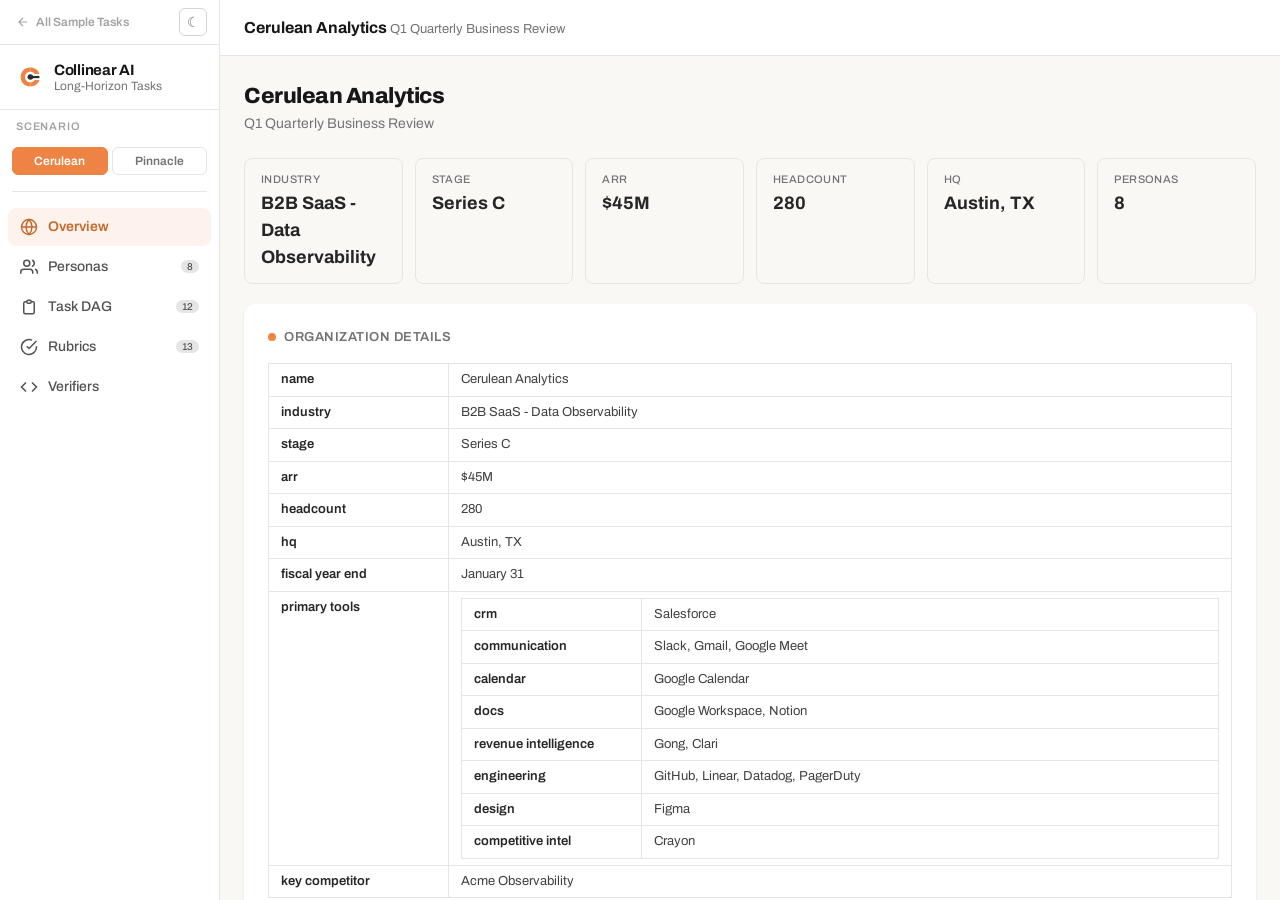
==== demos/long-horizon-tasks/index.html @ 497e222f "Initial consolidation of 4 demo repos with Collinear AI branding Combines sample-viewer, long-horizo" ====
<!DOCTYPE html>
<html lang="en">
<head>
<meta charset="UTF-8">
<meta name="viewport" content="width=device-width, initial-scale=1.0">
<title>Collinear AI — Long-Horizon Tasks</title>
<style>
:root {
  --orange: #F5A623; --orange-light: #FFF8EE; --orange-dark: #D4880E;
  --green: #34C759; --green-bg: #E8F8EE; --green-dark: #248A3D;
  --red: #FF3B30; --red-bg: #FFF0EF;
  --blue: #007AFF; --blue-bg: #EEF4FF;
  --purple: #AF52DE; --purple-bg: #F5EEFA;
  --teal: #5AC8FA; --teal-bg: #E8F8FD;
  --amber: #FF9500; --amber-bg: #FFF5E6;
  --indigo: #5856D6; --indigo-bg: #EEEEFB;
  --g50: #FAFAFA; --g100: #F5F5F5; --g150: #EFEFEF; --g200: #E5E5E5;
  --g300: #D4D4D4; --g400: #A3A3A3; --g500: #737373; --g600: #525252;
  --g700: #404040; --g800: #262626; --g900: #171717;
  --sidebar-w: 220px; --radius: 8px; --radius-lg: 12px;
}
html.dark {
  --g50: #1a1a1a; --g100: #222; --g150: #2a2a2a; --g200: #333;
  --g300: #444; --g400: #666; --g500: #999; --g600: #bbb;
  --g700: #ccc; --g800: #ddd; --g900: #f0f0f0;
  --orange-light: #3d2a1a;
}
html.dark body { background: #111; color: #f0f0f0; }
html.dark .sidebar { background: #1a1a1a; border-color: #333; }
html.dark .card { background: #1e1e1e; box-shadow: 0 1px 3px rgba(0,0,0,.3); }
html.dark .main-header { background: #1a1a1a; border-color: #333; }
html.dark .rsection { border-color: #333; }
html.dark .rsection-header { background: #1e1e1e; border-color: #333; }
html.dark .md-content { background: #1e1e1e; border-color: #333; }
html.dark .metric-box { background: #1e1e1e; border-color: #333; }
html.dark .env-pill { border-color: #444; background: #1e1e1e; color: #999; }
html.dark .back-link-bar { border-color: #333; }
html.dark .back-link { color: #666; }
html.dark .profile-card { background: #1e1e1e; border-color: #333; }
html.dark .code-wrap { background: #111; }
html.dark .code-header { background: #0a0a0a; }
html.dark .kv-table th { background: #222; border-color: #333; }
html.dark .kv-table td { border-color: #333; }
html.dark .career-item { background: #1e1e1e; }
html.dark .score-card { background: #1e1e1e; border-color: #333; }
html.dark .rel-item { background: #1e1e1e; }
* { margin:0; padding:0; box-sizing:border-box; }
body { font-family: -apple-system, BlinkMacSystemFont, 'Segoe UI', Roboto, sans-serif; background: var(--g50); color: var(--g900); line-height:1.5; display:flex; height:100vh; overflow:hidden; }

/* === LEFT SIDEBAR === */
.sidebar { width: var(--sidebar-w); background: white; border-right:1px solid var(--g200); display:flex; flex-direction:column; flex-shrink:0; }
.sidebar-brand { padding:16px 16px 12px; display:flex; align-items:center; gap:10px; font-size:16px; font-weight:700; color:var(--orange); letter-spacing:-0.5px; border-bottom:1px solid var(--g200); }
.sidebar-brand span { color:var(--g600); font-weight:400; font-size:14px; }
.sidebar-brand svg { flex-shrink:0; }
.sidebar-nav { padding:8px; }
.sidebar-item { display:flex; align-items:center; gap:10px; padding:10px 12px; border-radius:8px; cursor:pointer; font-size:14px; font-weight:500; color:var(--g600); transition:all .15s; margin-bottom:2px; border:none; background:none; width:100%; text-align:left; }
.sidebar-item:hover { background:var(--g100); }
.sidebar-item.active { background:var(--orange-light); color:var(--orange-dark); font-weight:600; }
.sidebar-item svg { width:18px; height:18px; flex-shrink:0; }
.sidebar-divider { height:1px; background:var(--g200); margin:8px 12px; }
.sidebar-section { padding:8px 16px 4px; font-size:11px; font-weight:600; text-transform:uppercase; letter-spacing:.8px; color:var(--g400); }
.env-pills { padding:8px 12px; display:flex; gap:4px; }
.env-pill { flex:1; padding:6px 8px; border-radius:6px; font-size:12px; font-weight:600; cursor:pointer; border:1.5px solid var(--g200); background:white; color:var(--g500); text-align:center; transition:all .15s; }
.env-pill:hover { border-color:var(--orange); }
.env-pill.active { background:var(--orange); border-color:var(--orange); color:white; }
.sidebar-count { font-size:10px; background:var(--g200); color:var(--g600); padding:1px 6px; border-radius:8px; margin-left:auto; }

/* === RIGHT MAIN === */
.main-area { flex:1; display:flex; flex-direction:column; overflow:hidden; }
.main-header { background:white; border-bottom:1px solid var(--g200); padding:14px 24px; display:flex; align-items:center; gap:12px; flex-shrink:0; min-height:56px; }
.main-header h2 { font-size:16px; font-weight:700; }
.main-header .subtitle { font-size:13px; color:var(--g500); font-weight:400; }
.main-content { flex:1; overflow-y:auto; padding:24px; }

/* === CARDS === */
.card { background:white; border-radius:var(--radius-lg); box-shadow:0 1px 3px rgba(0,0,0,.06), 0 1px 2px rgba(0,0,0,.04); padding:24px; margin-bottom:20px; }
.card-title { font-size:13px; font-weight:600; color:var(--g500); text-transform:uppercase; letter-spacing:.5px; margin-bottom:16px; display:flex; align-items:center; gap:8px; }
.card-title .dot { width:8px; height:8px; border-radius:50%; }

/* === BADGES === */
.badge { display:inline-block; padding:2px 10px; border-radius:10px; font-size:11px; font-weight:600; }
.badge-pass { background:var(--green-bg); color:var(--green-dark); }
.badge-fail { background:var(--red-bg); color:var(--red); }
.badge-info { background:var(--blue-bg); color:var(--blue); }
.badge-warn { background:var(--orange-light); color:var(--orange-dark); }
.badge-purple { background:var(--purple-bg); color:var(--purple); }
.badge-teal { background:var(--teal-bg); color:var(--teal); }
.badge-lg { font-size:13px; padding:4px 14px; }

/* === METRICS === */
.metrics-row { display:flex; gap:12px; flex-wrap:wrap; margin-bottom:20px; }
.metric-box { background:var(--g50); border:1px solid var(--g200); border-radius:8px; padding:12px 16px; min-width:100px; flex:1; }
.metric-label { font-size:11px; font-weight:500; color:var(--g500); text-transform:uppercase; letter-spacing:.4px; }
.metric-val { font-size:18px; font-weight:700; margin-top:2px; color:var(--g800); }

/* === COLLAPSIBLE SECTIONS === */
.rsection { border:1px solid var(--g200); border-radius:var(--radius-lg); overflow:hidden; margin-bottom:12px; }
.rsection-header { display:flex; align-items:center; gap:12px; padding:14px 20px; background:var(--g50); border-bottom:1px solid var(--g200); cursor:pointer; }
.rsection-header:hover { background:var(--g100); }
.rsection-header h3 { font-size:14px; font-weight:600; flex:1; }
.collapsible { overflow:hidden; transition:max-height .3s ease; }
.chevron-toggle { transition:transform .2s; display:inline-block; color:var(--g400); font-size:12px; }
.chevron-toggle.open { transform:rotate(180deg); }

/* === RUBRIC ROWS === */
.rrow { display:flex; align-items:flex-start; padding:12px 20px; border-bottom:1px solid var(--g150); font-size:13px; transition:background .1s; }
.rrow:last-child { border-bottom:none; } .rrow:hover { background:var(--g50); }
.rrow .ci { width:22px; height:22px; border-radius:50%; display:flex; align-items:center; justify-content:center; flex-shrink:0; font-size:12px; font-weight:700; margin-right:12px; margin-top:2px; }
.rrow .ct { flex:1; color:var(--g700); } .rrow .cs { font-weight:600; font-size:12px; margin-left:12px; min-width:60px; text-align:right; color:var(--g400); white-space:nowrap; }

/* === DIMENSION ITEMS === */
.dim-item { padding:16px 20px; border-bottom:1px solid var(--g150); }
.dim-item:last-child { border-bottom:none; }
.dim-top { display:flex; align-items:center; justify-content:space-between; margin-bottom:8px; flex-wrap:wrap; gap:8px; }
.dim-name { font-size:14px; font-weight:600; color:var(--g800); }
.dim-reason { font-size:13px; color:var(--g600); line-height:1.7; }

/* === PROFILES === */
.profile-grid { display:grid; grid-template-columns:repeat(auto-fill, minmax(280px, 1fr)); gap:16px; margin-bottom:24px; }
.profile-card { background:white; border:1px solid var(--g200); border-radius:var(--radius-lg); padding:16px; transition:box-shadow .15s; cursor:pointer; }
.profile-card:hover { box-shadow:0 4px 12px rgba(0,0,0,.08); }
.profile-avatar { width:40px; height:40px; border-radius:50%; display:flex; align-items:center; justify-content:center; font-size:15px; font-weight:700; color:white; flex-shrink:0; }
.profile-top { display:flex; align-items:center; gap:12px; margin-bottom:10px; }
.profile-name { font-size:15px; font-weight:600; }
.profile-title { font-size:12px; color:var(--g500); }
.profile-meta { font-size:12px; color:var(--g500); margin-top:4px; }

/* === JSON/KV TABLE === */
.kv-table { border-collapse:collapse; width:100%; font-size:13px; }
.kv-table th { text-align:left; padding:6px 12px; background:var(--g100); border:1px solid var(--g200); font-weight:600; color:var(--g700); }
.kv-table td { padding:6px 12px; border:1px solid var(--g200); color:var(--g700); vertical-align:top; }
.kv-table td:first-child { font-weight:600; color:var(--g800); width:180px; white-space:nowrap; }

/* === PERSONA DETAIL === */
.persona-section { margin-bottom:16px; }
.persona-section-title { font-size:11px; font-weight:700; color:var(--g500); text-transform:uppercase; letter-spacing:.6px; margin-bottom:8px; }
.career-item { margin-bottom:8px; padding:10px 14px; background:var(--g50); border-radius:8px; border-left:3px solid var(--orange); }
.career-item .cr-role { font-size:13px; font-weight:600; color:var(--g900); }
.career-item .cr-company { font-size:12px; color:var(--g500); }
.career-item .cr-note { font-size:12px; color:var(--g600); margin-top:4px; font-style:italic; }
.rel-item { display:flex; gap:8px; padding:8px 12px; background:var(--g50); border-radius:6px; margin-bottom:6px; }
.rel-item .rel-name { font-size:13px; font-weight:600; color:var(--g800); min-width:120px; }
.rel-item .rel-desc { font-size:12px; color:var(--g600); }

/* === SCORING GUIDE === */
.score-guide { display:flex; gap:6px; flex-wrap:wrap; margin-top:10px; }
.score-card { flex:1; min-width:140px; padding:8px 10px; border-radius:6px; background:var(--g50); border:1px solid var(--g200); }
.score-card .sc-num { font-size:15px; font-weight:800; }
.score-card .sc-desc { font-size:11px; color:var(--g600); margin-top:2px; line-height:1.5; }

/* === MD CONTENT === */
.md-content { font-size:14px; color:var(--g700); line-height:1.7; max-height:600px; overflow-y:auto; padding:20px; background:var(--g50); border-radius:8px; border:1px solid var(--g200); }
.md-content.full { max-height:none; }
.md-content h1 { font-size:20px; font-weight:700; color:var(--g900); margin:24px 0 12px; padding-bottom:8px; border-bottom:2px solid var(--g200); }
.md-content h2 { font-size:17px; font-weight:700; color:var(--g800); margin:20px 0 10px; padding-bottom:6px; border-bottom:1px solid var(--g200); }
.md-content h3 { font-size:15px; font-weight:600; color:var(--g800); margin:16px 0 8px; }
.md-content h4 { font-size:14px; font-weight:600; color:var(--g700); margin:12px 0 6px; }
.md-content p { margin:0 0 12px; }
.md-content ul,.md-content ol { margin:0 0 12px; padding-left:24px; }
.md-content li { margin-bottom:4px; }
.md-content table { border-collapse:collapse; width:100%; margin:12px 0; font-size:13px; }
.md-content table th { background:var(--g100); font-weight:600; color:var(--g800); text-align:left; padding:8px 12px; border:1px solid var(--g200); }
.md-content table td { padding:6px 12px; border:1px solid var(--g200); color:var(--g700); }
.md-content table tr:hover td { background:#FFFDE7; }
.md-content pre { background:var(--g800); color:#E0E0E0; padding:14px 16px; border-radius:8px; overflow-x:auto; font-family:'SF Mono',Menlo,monospace; font-size:12px; line-height:1.5; margin:12px 0; }
.md-content code { background:var(--g150); padding:2px 5px; border-radius:3px; font-family:'SF Mono',Menlo,monospace; font-size:12px; }
.md-content pre code { background:none; padding:0; }
.md-content blockquote { border-left:3px solid var(--orange); padding:8px 16px; margin:12px 0; background:var(--orange-light); border-radius:0 6px 6px 0; }
.md-content hr { border:none; border-top:1px solid var(--g200); margin:16px 0; }
.md-content strong { color:var(--g900); }

/* === CODE DISPLAY === */
.code-wrap { background:var(--g800); border-radius:var(--radius-lg); overflow:hidden; }
.code-header { padding:10px 16px; background:var(--g900); display:flex; align-items:center; gap:8px; }
.code-header .ch-dot { width:10px; height:10px; border-radius:50%; }
.code-header .ch-name { font-size:12px; color:var(--g400); font-family:'SF Mono',Menlo,monospace; margin-left:8px; }
.code-body { padding:16px; overflow:auto; max-height:80vh; font-family:'SF Mono',Menlo,monospace; font-size:12px; line-height:1.6; color:#E0E0E0; white-space:pre; }
.code-body .kw { color:#C792EA; } .code-body .fn { color:#82AAFF; } .code-body .st { color:#C3E88D; }
.code-body .cm { color:#546E7A; font-style:italic; } .code-body .dc { color:#FFCB6B; } .code-body .nu { color:#F78C6C; }

/* === PANELS === */
.panel { display:none; flex-direction:column; flex:1; overflow:hidden; }
.panel.active { display:flex; }

::-webkit-scrollbar { width:6px; height:6px; }
::-webkit-scrollbar-track { background:transparent; }
::-webkit-scrollbar-thumb { background:var(--g300); border-radius:3px; }
::-webkit-scrollbar-thumb:hover { background:var(--g400); }
</style>
<link rel="stylesheet" href="../../brand.css">
</head>
<body>

<aside class="sidebar">
  <div class="back-link-bar">
    <a href="../../index.html" class="back-link">
      <svg viewBox="0 0 24 24" fill="none" stroke="currentColor" stroke-width="2"><path d="M19 12H5M12 19l-7-7 7-7"/></svg>
      All Sample Tasks
    </a>
    <button class="theme-toggle-btn" id="theme-toggle" title="Toggle dark mode">&#9790;</button>
  </div>
  <div class="sidebar-brand">
    <svg class="brand-logo" viewBox="0 0 296.06 297.89" xmlns="http://www.w3.org/2000/svg">
      <path fill="#ee8443" d="M151.88,92.79v-43.88c-61.18,0-102.92,42.53-102.92,100.41h46.36c0-32.73,23.92-56.53,56.56-56.53Z"/>
      <path fill="#2c2c2c" d="M182.66,149.33c0-17.31-12.45-30.03-30.72-30.09h-.13c-18.26.06-30.72,12.78-30.72,30.09,0,17.31,12.46,30.03,30.72,30.09h.13c18.26-.06,30.72-12.79,30.72-30.09Z"/>
      <path fill="#ee8443" d="M151.88,205.68v43.88c-61.18,0-102.92-42.53-102.92-100.41h46.36c0,32.73,23.92,56.53,56.56,56.53Z"/>
      <path fill="#ee8443" d="M247.76,117.2c-10.94-43.58-51.24-68.28-95.88-68.28v43.88c17.45,0,36.84,9.11,46.12,24.4,0-.08,49.77-.08,49.77,0Z"/>
      <path fill="#ee8443" d="M247.76,181.44c-10.94,43.57-51.24,68.28-95.88,68.28v-43.88c17.45,0,36.84-9.11,46.12-24.4,0,.08,49.77.08,49.77,0Z"/>
      <path fill="#2c2c2c" d="M247.76,137.28h-98.39v24.1h98.39v-24.1Z"/>
    </svg>
    <div class="brand-text">Collinear AI<span>Long-Horizon Tasks</span></div>
  </div>
  <div class="sidebar-section">Scenario</div>
  <div class="env-pills">
    <button class="env-pill active" onclick="switchEnv('cerulean_qbr')">Cerulean</button>
    <button class="env-pill" onclick="switchEnv('pinnacle_migration')">Pinnacle</button>
  </div>
  <div class="sidebar-divider"></div>
  <nav class="sidebar-nav" id="sidebar-nav">
    <button class="sidebar-item active" data-view="overview" onclick="switchView(this,'overview')">
      <svg viewBox="0 0 24 24" fill="none" stroke="currentColor" stroke-width="2"><circle cx="12" cy="12" r="10"/><path d="M2 12h20M12 2a15.3 15.3 0 014 10 15.3 15.3 0 01-4 10 15.3 15.3 0 01-4-10 15.3 15.3 0 014-10z"/></svg>
      Overview
    </button>
    <button class="sidebar-item" data-view="personas" onclick="switchView(this,'personas')">
      <svg viewBox="0 0 24 24" fill="none" stroke="currentColor" stroke-width="2"><path d="M17 21v-2a4 4 0 00-4-4H5a4 4 0 00-4 4v2"/><circle cx="9" cy="7" r="4"/><path d="M23 21v-2a4 4 0 00-3-3.87M16 3.13a4 4 0 010 7.75"/></svg>
      Personas <span class="sidebar-count" id="cnt-personas"></span>
    </button>
    <button class="sidebar-item" data-view="dag" onclick="switchView(this,'dag')">
      <svg viewBox="0 0 24 24" fill="none" stroke="currentColor" stroke-width="2"><path d="M9 5H7a2 2 0 00-2 2v12a2 2 0 002 2h10a2 2 0 002-2V7a2 2 0 00-2-2h-2M9 5a2 2 0 002 2h2a2 2 0 002-2M9 5a2 2 0 012-2h2a2 2 0 012 2"/></svg>
      Task DAG <span class="sidebar-count">12</span>
    </button>
    <button class="sidebar-item" data-view="rubrics" onclick="switchView(this,'rubrics')">
      <svg viewBox="0 0 24 24" fill="none" stroke="currentColor" stroke-width="2"><path d="M22 11.08V12a10 10 0 11-5.93-9.14"/><polyline points="22 4 12 14.01 9 11.01"/></svg>
      Rubrics <span class="sidebar-count" id="cnt-rubrics"></span>
    </button>
    <button class="sidebar-item" data-view="verifiers" onclick="switchView(this,'verifiers')">
      <svg viewBox="0 0 24 24" fill="none" stroke="currentColor" stroke-width="2"><polyline points="16 18 22 12 16 6"/><polyline points="8 6 2 12 8 18"/></svg>
      Verifiers
    </button>
  </nav>
</aside>

<div class="main-area">
  <div class="panel active" id="panel-overview">
    <div class="main-header"><h2 id="hdr-overview">Overview</h2></div>
    <div class="main-content" id="overview-content"></div>
  </div>
  <div class="panel" id="panel-personas">
    <div class="main-header"><h2 id="hdr-personas">Personas</h2></div>
    <div class="main-content" id="personas-content"></div>
  </div>
  <div class="panel" id="panel-dag">
    <div class="main-header"><h2 id="hdr-dag">Task DAG</h2></div>
    <div class="main-content" id="dag-content"></div>
  </div>
  <div class="panel" id="panel-rubrics">
    <div class="main-header"><h2 id="hdr-rubrics">Rubrics</h2></div>
    <div class="main-content" id="rubrics-content"></div>
  </div>
  <div class="panel" id="panel-verifiers">
    <div class="main-header"><h2 id="hdr-verifiers">Verifiers</h2></div>
    <div class="main-content" id="verifiers-content"></div>
  </div>
</div>

<script>
let DATA=null, currentEnv='cerulean_qbr', currentView='overview';
const ENV_META={
  cerulean_qbr:{name:'Cerulean Analytics',sub:'Q1 Quarterly Business Review'},
  pinnacle_migration:{name:'Pinnacle Health Systems',sub:'CloudRad Vendor Migration'}
};
const COLORS=['#F5A623','#007AFF','#34C759','#AF52DE','#FF3B30','#5856D6','#FF9500','#00C7BE','#2E86AB','#A23B72','#F18F01','#C73E1D'];

function esc(s){return String(s==null?'':s).replace(/&/g,'&amp;').replace(/</g,'&lt;').replace(/>/g,'&gt;');}

function md(raw){
  let s=esc(raw);
  s=s.replace(/```(\w*)\n([\s\S]*?)```/g,function(_,lang,code){
    if(/[┌┐└┘├┤┬┴┼─│▼▲►◄═║╔╗╚╝╠╣╦╩╬]/.test(code))return'<div style="background:var(--g800);color:#A5D6A7;padding:16px;border-radius:8px;overflow-x:auto;font-family:\'SF Mono\',Menlo,monospace;font-size:11px;line-height:1.4;white-space:pre;margin:12px 0">'+code+'</div>';
    return'<pre><code>'+code+'</code></pre>';
  });
  s=s.replace(/`([^`]+)`/g,'<code>$1</code>');
  s=s.replace(/((?:^\|.+\|$\n?)+)/gm,function(block){
    const rows=block.trim().split('\n').filter(r=>r.trim());
    if(rows.length<2)return block;
    const isSep=r=>/^\|[\s\-:|]+\|$/.test(r);
    let html='<table>';let headerDone=false;
    rows.forEach((row,i)=>{
      if(isSep(row)){headerDone=true;return;}
      const cells=row.split('|').slice(1,-1).map(c=>c.trim());
      if(!headerDone&&i===0)html+='<thead><tr>'+cells.map(c=>'<th>'+c+'</th>').join('')+'</tr></thead><tbody>';
      else html+='<tr>'+cells.map(c=>'<td>'+c+'</td>').join('')+'</tr>';
    });
    html+='</tbody></table>';return html;
  });
  s=s.replace(/^#### (.+)$/gm,'<h4>$1</h4>');
  s=s.replace(/^### (.+)$/gm,'<h3>$1</h3>');
  s=s.replace(/^## (.+)$/gm,'<h2>$1</h2>');
  s=s.replace(/^# (.+)$/gm,'<h1>$1</h1>');
  s=s.replace(/\*\*\*(.+?)\*\*\*/g,'<strong><em>$1</em></strong>');
  s=s.replace(/\*\*(.+?)\*\*/g,'<strong>$1</strong>');
  s=s.replace(/\*(.+?)\*/g,'<em>$1</em>');
  s=s.replace(/^---+$/gm,'<hr>');
  s=s.replace(/^&gt; (.+)$/gm,'<blockquote>$1</blockquote>');
  s=s.replace(/((?:^[\s]*[-*] .+$\n?)+)/gm,function(block){
    const items=block.trim().split('\n').map(l=>l.replace(/^\s*[-*] /,''));
    return'<ul>'+items.map(i=>'<li>'+i+'</li>').join('')+'</ul>';
  });
  s=s.replace(/((?:^\d+\. .+$\n?)+)/gm,function(block){
    const items=block.trim().split('\n').map(l=>l.replace(/^\d+\. /,''));
    return'<ol>'+items.map(i=>'<li>'+i+'</li>').join('')+'</ol>';
  });
  s=s.replace(/\n\n+/g,'</p><p>');
  s=s.replace(/\n/g,'<br>');
  if(!/^<[huptdob]/.test(s))s='<p>'+s+'</p>';
  s=s.replace(/<p>\s*<\/p>/g,'');
  s=s.replace(/<p>(<(?:h[1-4]|table|ul|ol|pre|div|hr|blockquote))/g,'$1');
  s=s.replace(/(<\/(?:h[1-4]|table|ul|ol|pre|div|hr|blockquote)>)<\/p>/g,'$1');
  return s;
}

function toggle(id){const el=document.getElementById(id),ch=document.getElementById(id+'-ch');if(!el)return;const o=el.style.maxHeight&&el.style.maxHeight!=='0px';el.style.maxHeight=o?'0px':el.scrollHeight+'px';if(ch)ch.classList.toggle('open',!o);}

function switchEnv(env){
  currentEnv=env;
  document.querySelectorAll('.env-pill').forEach(p=>{
    const t=p.textContent.trim().toLowerCase();
    p.classList.toggle('active',(env==='cerulean_qbr'&&t==='cerulean')||(env==='pinnacle_migration'&&t==='pinnacle'));
  });
  updateCounts();
  renderCurrentView();
}
function switchView(el,view){
  currentView=view;
  document.querySelectorAll('.sidebar-item').forEach(i=>i.classList.remove('active'));
  el.classList.add('active');
  document.querySelectorAll('.panel').forEach(p=>p.classList.remove('active'));
  document.getElementById('panel-'+view).classList.add('active');
  renderCurrentView();
}
function updateCounts(){
  const env=DATA[currentEnv];
  document.getElementById('cnt-personas').textContent=env.personas.length;
  const taskKeys=Object.keys(env.rubrics||{}).filter(k=>k!=='scoring_scale');
  document.getElementById('cnt-rubrics').textContent=taskKeys.length;
}
function renderCurrentView(){
  const r={overview:renderOverview,personas:renderPersonas,dag:renderDAG,rubrics:renderRubrics,verifiers:renderVerifiers};
  if(r[currentView])r[currentView]();
}

/* ============ OVERVIEW ============ */
function renderOverview(){
  const env=DATA[currentEnv],org=env.organization,meta=ENV_META[currentEnv];
  let h='';

  // Title
  h+=`<div style="margin-bottom:24px"><h2 style="font-size:22px;font-weight:800;letter-spacing:-0.5px">${esc(meta.name)}</h2><div style="font-size:14px;color:var(--g500)">${esc(meta.sub)}</div></div>`;

  // Metrics
  h+='<div class="metrics-row">';
  if(currentEnv==='cerulean_qbr'){
    h+=mbox('Industry',org.industry);h+=mbox('Stage',org.stage);h+=mbox('ARR',org.arr);h+=mbox('Headcount',org.headcount);h+=mbox('HQ',org.hq);h+=mbox('Personas',env.personas.length);
  }else{
    h+=mbox('Industry',org.industry);h+=mbox('Type',org.type);h+=mbox('Employees',org.employees);h+=mbox('HQ',org.hq);h+=mbox('Hospitals',(org.facilities||{}).hospitals);h+=mbox('Personas',env.personas.length);
  }
  h+='</div>';

  // Org details
  h+='<div class="card"><div class="card-title"><div class="dot" style="background:var(--orange)"></div>ORGANIZATION DETAILS</div>';
  h+=renderObj(org);
  h+='</div>';

  // Project overview (extract from project_dag up to the DAG section)
  const dagText=env.project_dag;
  const cutIdx=dagText.indexOf('## Task DAG');
  const overviewText=cutIdx>0?dagText.substring(0,cutIdx):dagText.substring(0,2000);
  h+='<div class="card"><div class="card-title"><div class="dot" style="background:var(--blue)"></div>PROJECT OVERVIEW</div>';
  h+=`<div class="md-content full">${md(overviewText)}</div>`;
  h+='</div>';

  document.getElementById('overview-content').innerHTML=h;
  document.getElementById('hdr-overview').innerHTML=`${esc(meta.name)} <span class="subtitle">${esc(meta.sub)}</span>`;
}

function mbox(label,val){return`<div class="metric-box"><div class="metric-label">${esc(label)}</div><div class="metric-val">${esc(String(val==null?'':val))}</div></div>`;}

function renderObj(obj,depth){
  depth=depth||0;
  if(obj==null)return'';
  if(typeof obj==='string'||typeof obj==='number'||typeof obj==='boolean')return esc(String(obj));
  if(Array.isArray(obj)){
    if(obj.length===0)return'<em style="color:var(--g400)">none</em>';
    if(typeof obj[0]==='string'||typeof obj[0]==='number')return obj.map(v=>`<span class="badge badge-info" style="margin:2px">${esc(String(v))}</span>`).join('');
    return'<ul style="list-style:none;padding:0">'+obj.map(v=>'<li style="padding:4px 0;border-bottom:1px solid var(--g150)">'+renderObj(v,depth+1)+'</li>').join('')+'</ul>';
  }
  let h='<table class="kv-table">';
  for(const[k,v]of Object.entries(obj)){
    h+=`<tr><td>${esc(k.replace(/_/g,' '))}</td><td>`;
    if(typeof v==='object'&&v!==null)h+=renderObj(v,depth+1);
    else h+=esc(String(v==null?'':v));
    h+='</td></tr>';
  }
  h+='</table>';
  return h;
}

/* ============ PERSONAS ============ */
function renderPersonas(){
  const env=DATA[currentEnv],meta=ENV_META[currentEnv];
  let h='';

  document.getElementById('hdr-personas').innerHTML=`Personas <span class="subtitle">${env.personas.length} characters</span>`;

  // Compact grid
  h+='<div class="profile-grid">';
  env.personas.forEach((p,i)=>{
    const bg=COLORS[i%COLORS.length],ini=(p.name||'').split(' ').map(w=>w[0]).join('').substring(0,2);
    h+=`<div class="profile-card" onclick="document.getElementById('pd-${i}').scrollIntoView({behavior:'smooth'});toggle('pd-${i}')">`;
    h+=`<div class="profile-top"><div class="profile-avatar" style="background:${bg}">${ini}</div><div><div class="profile-name">${esc(p.name)}</div><div class="profile-title">${esc(p.role)}</div></div></div>`;
    h+=`<div class="profile-meta">${esc(p.location||'')} &middot; ${esc((p.availability||{}).working_hours||'')}</div>`;
    h+='</div>';
  });
  h+='</div>';

  // Detail sections
  env.personas.forEach((p,i)=>{
    const bg=COLORS[i%COLORS.length],ini=(p.name||'').split(' ').map(w=>w[0]).join('').substring(0,2);
    const id='pd-'+i;

    h+='<div class="rsection">';
    h+=`<div class="rsection-header" onclick="toggle('${id}')">`;
    h+=`<div class="profile-avatar" style="background:${bg};width:32px;height:32px;font-size:12px">${ini}</div>`;
    h+=`<h3>${esc(p.name)} <span style="font-weight:400;color:var(--g500)">${esc(p.role)}</span></h3>`;
    h+=`<span class="badge badge-info">${esc(p.location||'')}</span>`;
    h+=`<span class="badge badge-teal">${esc(p.timezone||'')}</span>`;
    h+=`<span class="chevron-toggle" id="${id}-ch">&#9660;</span>`;
    h+='</div>';

    h+=`<div class="collapsible" id="${id}" style="max-height:0"><div style="padding:20px">`;

    // Basic info
    h+='<div class="metrics-row">';
    h+=mbox('Age',p.age);h+=mbox('Location',p.location);h+=mbox('Timezone',p.timezone);h+=mbox('Reports To',(p.reports_to||'').replace(/_/g,' '));
    h+='</div>';

    // Availability
    if(p.availability){
      h+=psec('Availability');
      h+='<table class="kv-table">';
      for(const[k,v]of Object.entries(p.availability))h+=`<tr><td>${esc(k.replace(/_/g,' '))}</td><td>${esc(String(v))}</td></tr>`;
      h+='</table></div>';
    }

    // Background
    if(p.background){
      h+=psec('Background');
      if(p.background.education){
        h+='<div style="margin-bottom:12px"><div style="font-size:11px;font-weight:600;color:var(--g400);margin-bottom:6px">EDUCATION</div>';
        (Array.isArray(p.background.education)?p.background.education:[p.background.education]).forEach(e=>{
          if(e.degree)h+=`<div style="font-size:13px">${esc(e.degree)}${e.institution?', '+esc(e.institution):''}</div>`;
          if(e.certification)h+=`<div style="font-size:13px"><span class="badge badge-pass">${esc(e.certification)}</span></div>`;
        });
        h+='</div>';
      }
      if(p.background.career){
        h+='<div style="font-size:11px;font-weight:600;color:var(--g400);margin-bottom:6px">CAREER</div>';
        p.background.career.forEach(c=>{
          h+='<div class="career-item">';
          h+=`<div class="cr-role">${esc(c.role||'')}</div>`;
          h+=`<div class="cr-company">${esc(c.company||'')} (${esc(c.duration||'')})</div>`;
          if(c.note)h+=`<div class="cr-note">"${esc(c.note)}"</div>`;
          h+='</div>';
        });
      }
      h+='</div>';
    }

    // Communication style
    if(p.communication_style){
      h+=psec('Communication Style');
      for(const[channel,details]of Object.entries(p.communication_style)){
        h+=`<div style="margin-bottom:12px"><span class="badge badge-warn badge-lg" style="margin-bottom:8px">${esc(channel)}</span>`;
        if(typeof details==='object'&&details!==null){
          h+='<table class="kv-table">';
          for(const[k,v]of Object.entries(details))h+=`<tr><td>${esc(k.replace(/_/g,' '))}</td><td>${esc(String(v))}</td></tr>`;
          h+='</table>';
        }else h+=`<div style="font-size:13px;color:var(--g700)">${esc(String(details))}</div>`;
        h+='</div>';
      }
      h+='</div>';
    }

    // Decision making
    if(p.decision_making){
      h+=psec('Decision Making');
      h+='<table class="kv-table">';
      for(const[k,v]of Object.entries(p.decision_making))h+=`<tr><td>${esc(k.replace(/_/g,' '))}</td><td>${esc(String(v))}</td></tr>`;
      h+='</table></div>';
    }

    // KPIs
    if(p.kpis&&p.kpis.length){
      h+=psec('KPIs');
      h+='<table class="kv-table"><thead><tr><th>Metric</th><th>Target</th></tr></thead><tbody>';
      p.kpis.forEach(k=>{h+=`<tr><td>${esc(k.metric||'')}</td><td style="color:var(--blue);font-weight:600">${esc(k.target||'')}</td></tr>`;});
      h+='</tbody></table></div>';
    }

    // Pain points
    if(p.pain_points&&p.pain_points.length){
      h+=psec('Pain Points');
      p.pain_points.forEach(pp=>{h+=`<div style="padding:8px 0;border-bottom:1px solid var(--g150);font-size:13px;color:var(--g700)">${esc(String(pp))}</div>`;});
      h+='</div>';
    }

    // Relationships
    if(p.relationships){
      h+=psec('Relationships');
      const rels=typeof p.relationships==='object'&&!Array.isArray(p.relationships)?Object.entries(p.relationships).map(([k,v])=>({name:k,desc:v})):
        Array.isArray(p.relationships)?p.relationships:[];
      rels.forEach(r=>{
        const name=r.name||r.with||'';
        const desc=r.desc||r.dynamic||r.description||'';
        h+=`<div class="rel-item"><div class="rel-name">${esc(name.replace(/_/g,' '))}</div><div class="rel-desc">${esc(desc)}</div></div>`;
      });
      h+='</div>';
    }

    // Tools used
    if(p.tools_used&&p.tools_used.length){
      h+=psec('Tools Used');
      h+='<div style="display:flex;flex-wrap:wrap;gap:4px">';
      p.tools_used.forEach(t=>{h+=`<span class="badge badge-info">${esc(t)}</span>`;});
      h+='</div></div>';
    }

    // Blind spots
    if(p.blind_spots&&p.blind_spots.length){
      h+=psec('Blind Spots');
      p.blind_spots.forEach(bs=>{h+=`<div style="padding:8px 0;border-bottom:1px solid var(--g150);font-size:13px;color:var(--g700)">${esc(String(bs))}</div>`;});
      h+='</div>';
    }

    // Catch-all for any other fields
    const handled=['id','name','role','reports_to','age','location','timezone','availability','background','communication_style','decision_making','kpis','pain_points','relationships','tools_used','blind_spots'];
    for(const[key,val]of Object.entries(p)){
      if(handled.includes(key)||val==null)continue;
      h+=psec(key.replace(/_/g,' '));
      if(typeof val==='object')h+=renderObj(val);
      else h+=`<div style="font-size:13px;color:var(--g700)">${esc(String(val))}</div>`;
      h+='</div>';
    }

    h+='</div></div></div>';
  });

  document.getElementById('personas-content').innerHTML=h;
}
function psec(title){return`<div class="persona-section"><div class="persona-section-title">${esc(title)}</div>`;}

/* ============ TASK DAG ============ */
function renderDAG(){
  const env=DATA[currentEnv],meta=ENV_META[currentEnv];
  document.getElementById('hdr-dag').innerHTML=`Task DAG <span class="subtitle">${esc(meta.name)}</span>`;
  document.getElementById('dag-content').innerHTML=`<div class="md-content full">${md(env.project_dag)}</div>`;
}

/* ============ RUBRICS ============ */
function renderRubrics(){
  const env=DATA[currentEnv],rubrics=env.rubrics||{},meta=ENV_META[currentEnv];
  let h='';

  document.getElementById('hdr-rubrics').innerHTML=`Rubrics <span class="subtitle">${esc(meta.name)}</span>`;

  // Scoring scale
  const scale=rubrics.scoring_scale;
  if(scale){
    h+='<div class="card"><div class="card-title"><div class="dot" style="background:var(--orange)"></div>SCORING SCALE (1&ndash;5)</div>';
    h+='<div class="metrics-row">';
    const sColors={1:'var(--red)',2:'var(--orange)',3:'var(--amber)',4:'var(--blue)',5:'var(--green)'};
    for(const[score,desc]of Object.entries(scale)){
      h+=`<div class="metric-box"><div class="metric-val" style="color:${sColors[score]||'var(--g700)'}">${score}</div><div style="font-size:11px;color:var(--g600);margin-top:4px">${esc(desc)}</div></div>`;
    }
    h+='</div></div>';
  }

  // Per-task rubrics
  const taskKeys=Object.keys(rubrics).filter(k=>k!=='scoring_scale');
  taskKeys.forEach((key,i)=>{
    const task=rubrics[key];
    const taskNum=(key.match(/^(T\d+)/)||['',''])[1];
    const taskName=key.replace(/^T\d+_/,'').replace(/_/g,' ');
    const id='rub-'+i;
    const nC=(task.programmatic_checks||[]).length;
    const nR=(task.rubric_criteria||[]).length;

    h+='<div class="rsection">';
    h+=`<div class="rsection-header" onclick="toggle('${id}')">`;
    h+=`<h3><span style="color:var(--orange);font-family:'SF Mono',Menlo,monospace;margin-right:8px">${esc(taskNum)}</span>${esc(taskName)}</h3>`;
    if(nC)h+=`<span class="badge badge-info">${nC} checks</span>`;
    if(nR)h+=`<span class="badge badge-purple">${nR} criteria</span>`;
    h+=`<span class="chevron-toggle" id="${id}-ch">&#9660;</span>`;
    h+='</div>';

    h+=`<div class="collapsible" id="${id}" style="max-height:0">`;

    // Programmatic checks
    if(task.programmatic_checks&&task.programmatic_checks.length){
      h+='<div style="padding:10px 20px;font-size:11px;font-weight:700;color:var(--g500);text-transform:uppercase;letter-spacing:.6px;border-bottom:1px solid var(--g200);background:var(--blue-bg)">Programmatic Checks</div>';
      task.programmatic_checks.forEach(check=>{
        const typeIcon=check.type==='boolean'?'&#9745;':check.type==='checklist'?'&#9776;':'&#8776;';
        h+='<div class="rrow">';
        h+=`<div class="ci" style="background:var(--blue-bg);color:var(--blue)">${typeIcon}</div>`;
        h+=`<div class="ct"><strong>${esc(check.name||'')}</strong><div style="font-size:12px;color:var(--g500);margin-top:2px">${esc(check.description||'')}</div>`;
        if(check.items&&check.items.length){
          h+='<div style="margin-top:6px;display:flex;flex-wrap:wrap;gap:4px">';
          check.items.forEach(item=>{h+=`<span class="badge badge-info">${esc(String(item).replace(/_/g,' '))}</span>`;});
          h+='</div>';
        }
        h+=`</div><div class="cs">${esc(check.type||'')}</div></div>`;
      });
    }

    // Rubric criteria
    if(task.rubric_criteria&&task.rubric_criteria.length){
      h+='<div style="padding:10px 20px;font-size:11px;font-weight:700;color:var(--g500);text-transform:uppercase;letter-spacing:.6px;border-bottom:1px solid var(--g200);border-top:1px solid var(--g200);background:var(--purple-bg)">Rubric Criteria</div>';
      task.rubric_criteria.forEach(crit=>{
        h+='<div class="dim-item">';
        h+=`<div class="dim-top"><span class="dim-name">${esc(crit.name||'')}</span><span class="badge badge-purple">${esc(crit.dimension||'')}</span></div>`;
        h+=`<div class="dim-reason">${esc(crit.description||'')}</div>`;
        if(crit.scoring){
          const sColors={1:'var(--red)',2:'var(--orange)',3:'var(--amber)',4:'var(--blue)',5:'var(--green)'};
          h+='<div class="score-guide">';
          for(const[score,guide]of Object.entries(crit.scoring)){
            h+=`<div class="score-card"><div class="sc-num" style="color:${sColors[score]||'var(--g700)'}">${score}</div><div class="sc-desc">${esc(guide)}</div></div>`;
          }
          h+='</div>';
        }
        h+='</div>';
      });
    }

    h+='</div></div>';
  });

  document.getElementById('rubrics-content').innerHTML=h;
}

/* ============ VERIFIERS ============ */
function renderVerifiers(){
  const env=DATA[currentEnv],meta=ENV_META[currentEnv];
  document.getElementById('hdr-verifiers').innerHTML=`Verifiers <span class="subtitle">${esc(meta.name)}</span>`;

  const code=env.verifiers_code||'';
  // Basic Python syntax highlighting
  let highlighted=esc(code);
  // Comments
  highlighted=highlighted.replace(/(#[^\n]*)/g,'<span class="cm">$1</span>');
  // Strings (triple-quoted first, then single/double)
  highlighted=highlighted.replace(/(&#34;&#34;&#34;[\s\S]*?&#34;&#34;&#34;|&#39;&#39;&#39;[\s\S]*?&#39;&#39;&#39;)/g,'<span class="st">$1</span>');
  highlighted=highlighted.replace(/(f?&#34;(?:[^&#]|&[^#]|&#[^3]|&#3[^4])*?&#34;)/g,'<span class="st">$1</span>');
  highlighted=highlighted.replace(/(f?&#39;(?:[^&#]|&[^#]|&#[^3]|&#3[^9])*?&#39;)/g,'<span class="st">$1</span>');
  // Keywords
  const kws='import|from|def|class|return|if|elif|else|for|while|in|not|and|or|is|None|True|False|try|except|raise|with|as|pass|break|continue|yield|lambda|assert|finally|global|nonlocal'.split('|');
  kws.forEach(kw=>{
    highlighted=highlighted.replace(new RegExp('\\b('+kw+')\\b','g'),'<span class="kw">$1</span>');
  });
  // Decorators
  highlighted=highlighted.replace(/(@\w+)/g,'<span class="dc">$1</span>');
  // Numbers
  highlighted=highlighted.replace(/\b(\d+\.?\d*)\b/g,'<span class="nu">$1</span>');

  const lines=code.split('\n').length;
  let h=`<div style="margin-bottom:16px;display:flex;align-items:center;gap:12px">`;
  h+=`<span class="badge badge-info badge-lg">${lines} lines</span>`;
  h+=`<span class="badge badge-warn badge-lg">${(code.length/1024).toFixed(0)} KB</span>`;
  h+='</div>';

  h+='<div class="code-wrap">';
  h+='<div class="code-header"><div class="ch-dot" style="background:#FF5F56"></div><div class="ch-dot" style="background:#FFBD2E"></div><div class="ch-dot" style="background:#27C93F"></div><div class="ch-name">verifiers.py</div></div>';
  h+=`<div class="code-body">${highlighted}</div>`;
  h+='</div>';

  document.getElementById('verifiers-content').innerHTML=h;
}

function init(){
  updateCounts();
  renderCurrentView();
}
</script>
<script id="edata" type="application/json">{"cerulean_qbr":{"organization":{"name":"Cerulean Analytics","industry":"B2B SaaS - Data Observability","stage":"Series C","arr":"$45M","headcount":280,"hq":"Austin, TX","fiscal_year_end":"January 31","primary_tools":{"crm":"Salesforce","communication":"Slack, Gmail, Google Meet","calendar":"Google Calendar","docs":"Google Workspace, Notion","revenue_intelligence":"Gong, Clari","engineering":"GitHub, Linear, Datadog, PagerDuty","design":"Figma","competitive_intel":"Crayon"},"key_competitor":"Acme Observability"},"personas":[{"id":"rachel_whitford","name":"Rachel Whitford","role":"VP of Sales","reports_to":"lena_strom","age":38,"location":"Austin, TX","timezone":"America/Chicago","availability":{"working_hours":"07:30–18:30 CT","slack_responsiveness":"within 15 minutes during working hours","after_hours":"checks Slack until 21:00 CT, does not respond to email"},"background":{"education":[{"degree":"BA Economics","institution":"University of Virginia"},{"degree":"MBA","institution":"Rice University"}],"career":[{"role":"Territory Sales Rep","company":"Merck","duration":"2 years","note":"Pharma sales taught her to sell without a demo - pure narrative."},{"role":"Commercial Account Executive → Senior AE","company":"Tableau","duration":"5 years","note":"Presidents Club 3x. Left after Salesforce acquisition."},{"role":"Regional Sales Director, Central US","company":"Looker","duration":"3 years","note":"Built the Central region from $8M to $22M ARR."},{"role":"VP of Sales","company":"Cerulean Analytics","duration":"2 years (current)","note":"Inherited a team of 14 AEs, grew to 22. Missed Q4 target by 6%."}]},"communication_style":{"email":{"tone":"direct, data-driven","formatting":"bullet points, bolded key numbers, rarely exceeds 150 words","signature":"Rachel Whitford | VP Sales, Cerulean Analytics | (512) 555-0173","quirk":"Opens every Monday morning with a 'Week Ahead' email to her team - three bullets, no fluff."},"slack":{"behavior":"Prefers DMs for sensitive topics, channels for team-wide updates. Sends voice memos when driving between meetings.","response_time":"< 15 min during business hours","pet_peeve":"People who write 'hi Rachel' and wait for a response before stating their question."},"meetings":{"behavior":"Camera always on. Takes notes in a private Notion doc. Ends meetings 5 minutes early.","verbal_tic":"'What's the ask?' when discussions meander.","presentation_style":"Leads with the punchline, then backs into the data."}},"decision_making":{"style":"data-first","pattern":"Wants to see the numbers, then the narrative that explains them. Skeptical of qualitative arguments without quantitative backing.","speed":"Fast for deals under $100K, deliberate for enterprise pursuits above $200K.","escalation_trigger":"Will escalate to Lena when a deal requires pricing exceptions above 20% discount."},"kpis":[{"metric":"Net New ARR","target":"$4.2M/quarter"},{"metric":"Pipeline Coverage Ratio","target":"3.5x"},{"metric":"Win Rate (Qualified Opps)","target":"28%"},{"metric":"Average Sales Cycle","target":"< 68 days"},{"metric":"Average Deal Size","target":"$95K"}],"pain_points":["Product ships features that don't align with what prospects are asking for in competitive deals against Acme.","CS team doesn't flag expansion opportunities early enough - revenue is left on the table.","Q4 miss was partly due to two enterprise deals slipping because legal review took 4 weeks."],"relationships":{"lena_strom":"Direct manager. High trust but Lena pushes hard - Rachel feels she needs to over-prepare for every 1:1.","priya_narayanan":"Close ally. They present a united revenue-team front in leadership meetings.","tomas_rezende":"Tension over feature prioritization. Rachel views Tomás as brilliant but disconnected from commercial reality.","marcus_tan_ohara":"Cordial but strained - Marcus blocked a pricing discount Rachel needed for a $300K deal last quarter.","kenji_watanabe":"Depends on him heavily for data. Sometimes forgets to include him in strategic discussions.","siobhan_omalley":"Her top performer. Advocates for Siobhán's resource requests internally.","diego_fuentes_rios":"Appreciates his competitive intel but wishes he'd simplify the battle cards."},"tools_used":["Salesforce","Gong","Slack","Google Calendar","Google Slides","Notion","Clari","Zoom"],"blind_spots":["Over-indexes on enterprise deals and underweights SMB segment performance.","Dismisses CS health-score data as 'anecdotal' when it contradicts her pipeline narrative.","Her Q4 post-mortem blamed product gaps, but 2 of 4 lost deals cited pricing - not product."]},{"id":"marcus_tan_ohara","name":"Marcus Tan-Ohara","role":"Chief Financial Officer","reports_to":"ceo","age":44,"location":"Austin, TX","timezone":"America/Chicago","availability":{"working_hours":"08:00–18:00 CT","slack_responsiveness":"checks 3–4x/day, responds within 2 hours","after_hours":"does not check Slack unless directly tagged by CEO or CRO"},"background":{"education":[{"degree":"BS Accounting","institution":"University of Texas at Austin"},{"certification":"CPA (Texas, inactive since 2019)"}],"career":[{"role":"Audit Associate → Senior Associate","company":"Deloitte (Austin office)","duration":"4 years"},{"role":"FP&A Analyst → Senior Manager, FP&A","company":"Dell Technologies","duration":"6 years","note":"Led the financial model for Dell's SMB SaaS pivot."},{"role":"CFO","company":"BrightLoop (MarTech startup, acquired by Braze for $40M)","duration":"3 years","note":"Ran a lean finance team of 4. Managed the acquisition process."},{"role":"CFO","company":"Cerulean Analytics","duration":"18 months (current)","note":"Brought in post-Series C to 'professionalize the finance function.'"}]},"communication_style":{"email":{"tone":"formal, precise","formatting":"Proper salutation ('Good morning, Rachel'), structured paragraphs, sign-off ('Best, Marcus'). Attaches Excel files rather than linking Google Sheets.","quirk":"Corrects rounded numbers: 'If it's $4.7M, don't say about $5M.'"},"slack":{"behavior":"More relaxed than email but still structured. Posts in #finance and #leadership only.","response_time":"1–2 hours","pet_peeve":"When people share financial data in Slack channels instead of secure documents."},"meetings":{"behavior":"Mutes when not speaking, camera off for internal meetings, always on for board/external.","note_taking":"Legal pad with handwritten notes that he photographs and uploads to a private Drive folder.","verbal_tic":"'What happens if we do nothing?' - his default challenge to any spend request."}},"decision_making":{"style":"conservative, data-exhaustive","pattern":"Needs to understand downside scenarios before approving spend. Will request a sensitivity analysis for any commitment above $25K.","speed":"Slow. Deliberate. Wants 'one more quarter of data' even when ROI is clear."},"kpis":[{"metric":"Burn Multiple","target":"< 1.5x"},{"metric":"CAC Payback Period","target":"< 18 months"},{"metric":"Gross Margin","target":"> 78%"},{"metric":"Runway (months)","target":"> 24 months"},{"metric":"Rule of 40 Score","target":"> 35"}],"pain_points":["Sales team makes discount commitments without finance approval - discovered a 35% discount on a $180K deal after it closed.","Engineering headcount growing 40% YoY while revenue is growing 32% - the ratios concern the board.","Board wants monthly financial reporting but Cerulean's NetSuite instance is barely configured."],"relationships":{"rachel_whitford":"Cordial but strained. Blocked her $300K deal discount last quarter and she hasn't fully forgiven him.","kenji_watanabe":"Respects Kenji's rigor - 'he speaks my language.' They meet biweekly to review pipeline data quality.","lena_strom":"Good working relationship on financial modeling. She's the only revenue leader he fully trusts with numbers.","tomas_rezende":"Concerned about engineering spend but respects Tomás's technical judgment.","priya_narayanan":"Limited interaction. Wants CS to prove expansion revenue attribution more rigorously."},"tools_used":["NetSuite","Google Sheets (reluctantly)","Microsoft Excel (preferred)","Slack","Gmail","Mosaic (FP&A platform)","Carta (cap table)"],"blind_spots":["Overly focused on unit economics at the expense of growth investments that have longer payback.","His Dell/Deloitte background makes him default to enterprise-scale processes that slow down a 280-person startup.","Doesn't attend product demos - he has blind spots on what Cerulean actually does vs. what the P&L says."]},{"id":"priya_narayanan","name":"Priya Narayanan","role":"Head of Customer Success","reports_to":"lena_strom","age":33,"location":"San Francisco, CA (fully remote)","timezone":"America/Los_Angeles","availability":{"working_hours":"08:00–17:30 PT","slack_responsiveness":"within 30 minutes, responsive until 19:00 PT","after_hours":"monitors #cs-escalations channel on weekends"},"background":{"education":[{"degree":"BS Computer Science","institution":"Georgia Institute of Technology","note":"Never pursued MBA - 'I learn more on the job.'"}],"career":[{"role":"Customer Success Analyst","company":"Gainsight","duration":"2 years","note":"Ironic that she started at the company that makes CS software. Knows the domain deeply."},{"role":"Senior Customer Success Manager","company":"Snowflake","duration":"2 years","note":"Managed a $12M book of business. Top-quartile NRR."},{"role":"Customer Success Manager → CS Team Lead","company":"dbt Labs","duration":"2.5 years","note":"Built the mid-market CS playbook from scratch."},{"role":"Head of Customer Success","company":"Cerulean Analytics","duration":"14 months (current)","note":"Hired to build the CS function. Grew team from 3 to 9."}]},"communication_style":{"email":{"tone":"warm, thorough, empathetic","formatting":"Long, context-rich emails. Uses headers and bold for scannability. Always includes 'context' and 'ask' sections.","quirk":"Sends detailed Loom videos (3–7 minutes) for complex explanations instead of scheduling meetings."},"slack":{"behavior":"Very active. Uses exclamation points generously ('Great catch!!', 'Love this!!'). Creates threads for every topic. Over-communicates deliberately because she's remote.","response_time":"< 30 minutes during working hours"},"meetings":{"behavior":"Collaborative, asks for input from quieter attendees, documents action items in real-time in a shared Google Doc.","verbal_tic":"'I want to make sure everyone's voice is heard on this.'","weakness":"Runs over time because she doesn't want to cut people off."}},"decision_making":{"style":"consensus-driven, customer-impact weighted","pattern":"Gathers input from her CSMs, weighs customer impact heavily, then decides. Can be decisive under pressure.","speed":"Moderate - wants alignment but won't let perfect be the enemy of good."},"kpis":[{"metric":"Net Revenue Retention (NRR)","target":"115%","current":"109% - gap driven by 2 churned mid-market logos"},{"metric":"Logo Churn Rate","target":"< 5% annually"},{"metric":"NPS","target":"> 55","current":"48"},{"metric":"Time-to-Value (new customers)","target":"< 30 days to first dashboard"}],"pain_points":["Sales closes deals with unrealistic implementation timelines (promised 2 weeks, reality is 6 weeks).","Product doesn't prioritize bugs affecting existing customers over new features - 'retention doesn't get roadmap slots.'","The Gainsight → Salesforce integration is flaky, so health scores are sometimes 2 weeks stale."],"relationships":{"rachel_whitford":"Strong ally. They present a united 'revenue team' front and share customer intel regularly.","tomas_rezende":"Frustrated with his prioritization but handles it diplomatically. Sends him detailed bug impact reports.","kenji_watanabe":"Informal mentor. Helps him think about data storytelling beyond data accuracy.","diego_fuentes_rios":"Provides him with customer quotes and case study candidates. Wishes he'd visit customers more.","lena_strom":"Dotted-line report. Lena wants CS to drive more expansion revenue, which creates tension with Priya's retention focus.","siobhan_omalley":"Good relationship - Siobhán gives early warning when a new customer might have unrealistic expectations."},"tools_used":["Gainsight","Salesforce","Slack","Loom","Google Docs","Zoom","Notion","Google Calendar"],"blind_spots":["Over-advocates for at-risk customers at the expense of healthy accounts that could expand with attention.","Conflict-avoidant in group settings - will agree in meetings and then express concerns privately.","Her 'over-communication' style can overwhelm people who prefer brevity (especially Marcus)."]},{"id":"diego_fuentes_rios","name":"Diego Fuentes-Ríos","role":"Product Marketing Manager","reports_to":"vp_marketing","age":29,"location":"New York, NY (fully remote)","timezone":"America/New_York","availability":{"working_hours":"09:00–18:00 ET","slack_responsiveness":"very fast during working hours, often within 5 minutes","after_hours":"disconnects fully - strong work-life boundaries"},"background":{"education":[{"degree":"BA Communications","institution":"Boston University","minor":"Data Analytics"}],"career":[{"role":"Content Marketing Associate → Senior Content Marketer","company":"HubSpot","duration":"2 years","note":"Wrote HubSpot's most-shared blog post of 2020 (87K shares)."},{"role":"Product Marketing Manager, APM Product Line","company":"Datadog","duration":"3 years","note":"Launched APM 2.0 positioning. Built the competitive program against New Relic."},{"role":"Product Marketing Manager","company":"Cerulean Analytics","duration":"10 months (current)","note":"Only PMM - covers positioning, competitive, sales enablement, and launches."}]},"communication_style":{"email":{"tone":"concise, visual, competitive-framing heavy","formatting":"Short paragraphs. Attaches mockups or screenshots. Assumes readers have context from his latest market research share.","quirk":"Opens competitive emails with 'Acme just…' - always leads with the competitive move."},"slack":{"behavior":"Posts screenshots, Figma mockups, and quick sketches constantly. Uses #competitive channel as his megaphone.","response_time":"< 5 minutes"},"meetings":{"behavior":"Energetic presenter, lots of hand gestures on camera. Talks fast when excited. Good at reading the room.","verbal_tic":"'Here's how I'd position this…' - frames everything as a positioning exercise."}},"decision_making":{"style":"intuition-first, validated with data","pattern":"Has a strong gut instinct for positioning, backs it up with Gong call data and Crayon competitive signals when challenged.","speed":"Fast. Ships first drafts quickly, iterates based on feedback."},"kpis":[{"metric":"Competitive Win Rate","target":"> 40% against Acme","current":"34%"},{"metric":"Sales Asset Usage (battle cards, one-pagers)","target":"> 60% of AEs using monthly","current":"38%"},{"metric":"Content Engagement (views/shares on positioning content)","target":"2x quarter-over-quarter"}],"pain_points":["Sales doesn't use the battle cards he spends 20 hours creating - they 'just wing it' on competitive calls.","Product launches features with 48-hour notice, making it impossible to prepare proper positioning.","Being the only PMM means he's spread thin - competitive, launches, enablement, and analyst relations."],"relationships":{"rachel_whitford":"Good rapport. She gives him direct field feedback, which he values over survey data.","siobhan_omalley":"His best source of competitive intel. Siobhán sends him Gong clips from competitive deals.","tomas_rezende":"Wishes he had more access for technical content reviews. Tomás finds marketing requests low-priority.","priya_narayanan":"She feeds him customer quotes and case study candidates.","kenji_watanabe":"Uses Kenji's win/loss data to validate positioning hypotheses."},"tools_used":["Slack","Figma","Google Slides","Notion","Gong","Crayon","Google Analytics","Canva (for quick social assets)"],"blind_spots":["Over-indexes on competitive positioning, under-indexes on customer storytelling.","Dismisses SMB use cases because his Datadog experience was enterprise-focused.","His 'fast and iterate' style sometimes means first drafts go to sales before they're ready."]},{"id":"kenji_watanabe","name":"Kenji Watanabe","role":"Sales Operations Analyst","reports_to":"rachel_whitford","age":26,"location":"Austin, TX","timezone":"America/Chicago","availability":{"working_hours":"08:30–17:30 CT","slack_responsiveness":"within 1 hour, faster for data requests","after_hours":"rarely checks Slack after hours"},"background":{"education":[{"degree":"BS Mathematics","institution":"University of Texas at Austin","note":"Took 4 CS electives, self-taught Python, SQL, and Salesforce admin."}],"career":[{"role":"Business Development Representative","company":"Cerulean Analytics","duration":"8 months","note":"Kept building Salesforce reports for fun instead of making calls. Rachel moved him to Sales Ops."},{"role":"Sales Operations Analyst","company":"Cerulean Analytics","duration":"2.5 years (current)","note":"Only Sales Ops hire. Built all dashboards, forecasting models, and pipeline hygiene processes."}]},"communication_style":{"email":{"tone":"terse","formatting":"Often just a link with 'here you go' or 'see attached.' Rarely exceeds 2 sentences.","quirk":"Sends emails at odd hours because he builds reports when it's quiet."},"slack":{"behavior":"Very active but concise. Responds to data requests within hours, often with a link to a dashboard he already built.","response_time":"< 1 hour for data requests"},"meetings":{"behavior":"Speaks only when asked directly or when he spots a data error someone is presenting. Shares his screen to walk through dashboards rather than narrating.","verbal_tic":"'Actually, the data shows…' - politely but firmly corrects misquoted numbers."}},"decision_making":{"style":"data-driven, deferential on strategy","pattern":"Defers to Rachel on strategy but pushes back firmly if data doesn't support a claim. Quiet confidence in his numbers.","speed":"Fast on data tasks, slow on process decisions (wants to think it through)."},"kpis":[{"metric":"Data Accuracy (Salesforce)","target":"> 95% fields complete on open opportunities","current":"88%"},{"metric":"Report Turnaround Time","target":"< 4 hours for standard requests"},{"metric":"Pipeline Hygiene Score","target":"> 90%","current":"82% - AEs not updating close dates"}],"pain_points":["AEs don't update Salesforce consistently - he spends 5 hours/week chasing updates.","Gets pulled into ad-hoc data requests that derail his planned dashboard improvements.","Wishes he had a more senior peer to learn from - he's figuring out Sales Ops processes by Googling."],"relationships":{"rachel_whitford":"She depends on him heavily but sometimes forgets to include him in strategic conversations.","marcus_tan_ohara":"Marcus respects his rigor. They meet biweekly to cross-reference pipeline and financial data.","priya_narayanan":"Informal mentor - she helps him think about data storytelling.","diego_fuentes_rios":"Provides win/loss data for competitive analysis.","siobhan_omalley":"Occasionally frustrated that she's the worst at updating Salesforce despite being the top AE."},"tools_used":["Salesforce (admin-level access)","Google Sheets","Python (pandas, matplotlib, jupyter notebooks)","SQL (Snowflake data warehouse)","Slack","Looker"],"blind_spots":["Gets lost in the data and misses the narrative - builds dashboards that are technically impressive but not actionable.","Doesn't advocate for his own needs - lets Rachel's ad-hoc requests constantly reprioritize his roadmap.","His terse communication style sometimes reads as disengaged to people who don't know him."]},{"id":"siobhan_omalley","name":"Siobhán O'Malley","role":"Enterprise Account Executive","reports_to":"rachel_whitford","age":35,"location":"Chicago, IL","timezone":"America/Chicago","availability":{"working_hours":"08:00–19:00 CT (adjusts for customer time zones)","slack_responsiveness":"within 30 minutes during business hours","after_hours":"checks Slack evenings, responsive for deal-critical items"},"background":{"education":[{"degree":"BA Political Science","institution":"Trinity College Dublin"},{"degree":"MSc Business","institution":"University College Dublin"}],"career":[{"role":"Management Consultant","company":"Accenture (Dublin to Chicago)","duration":"2 years","note":"Worked on digital transformation projects for EMEA financial services clients."},{"role":"Enterprise Account Executive","company":"Splunk","duration":"4 years","note":"Closed the largest EMEA deal in FY2021 - £2.1M, 3-year contract with Barclays."},{"role":"Strategic Account Executive","company":"Sumo Logic","duration":"2 years","note":"Left after the Sumo Logic acquisition by Francisco Partners - 'the culture changed overnight.'"},{"role":"Enterprise Account Executive","company":"Cerulean Analytics","duration":"16 months (current)","note":"Brought in 3 enterprise logos in Year 1: Kraft Heinz ($210K), Allstate ($185K), Grainger ($165K)."}]},"communication_style":{"email":{"tone":"narrative, detailed","formatting":"Long, story-driven emails that read like mini case studies. Uses customer quotes and specific deal context.","quirk":"Occasionally drops Irish slang: 'grand' (OK), 'your man' (that person), 'giving out' (complaining)."},"slack":{"behavior":"Uses threads religiously. Gets frustrated when people don't. Posts deal updates with full context in #enterprise-deals.","response_time":"< 30 minutes"},"meetings":{"behavior":"Commands attention. Well-prepared. Always has a customer story to illustrate a point. Can dominate without realizing it.","note_taking":"Apple Notes - meticulous but rarely shared.","verbal_tic":"'What does the champion think?' - always brings it back to the buyer's perspective."}},"decision_making":{"style":"relationship-driven, gut-validated-with-data","pattern":"Trusts her instinct on deal strategy, validates with Gong call data. Asks 'what would my champion say?' before making moves.","speed":"Fast on deal tactics, deliberate on account strategy."},"kpis":[{"metric":"Enterprise New Bookings","target":"$720K/quarter"},{"metric":"Average Deal Size","target":"$180K+"},{"metric":"Pipeline Generated","target":"$2.5M/quarter"},{"metric":"Multi-Year Deal Percentage","target":"> 40%"}],"pain_points":["Product gaps force her to 'sell the roadmap' - she hates promising uncommitted features.","Implementation timelines she can't control erode her customer relationships.","Competitive pressure from Acme - they're offering 30% lower pricing with 'good enough' product."],"relationships":{"rachel_whitford":"Her advocate for resource allocation. Rachel goes to bat for Siobhán's strategic deals.","diego_fuentes_rios":"Gives him competitive Gong clips. Wishes his battle cards were shorter and more tactical.","priya_narayanan":"Good handoff relationship. Siobhán gives early warning on customer expectations.","tomas_rezende":"Frustrated by his 'engineering purity' stance when a small feature would close a $200K deal.","kenji_watanabe":"Knows she should update Salesforce more. Feels guilty when Kenji has to chase her."},"tools_used":["Salesforce","Gong","LinkedIn Sales Navigator","Slack","Google Docs","Zoom","Apple Notes"],"blind_spots":["Focuses on top 2–3 deals and neglects pipeline building - pipeline dips in months when her big deals close.","Over-promises on timelines to close deals, creating downstream CS problems.","Her narrative-heavy communication style means her deal notes are great stories but hard to extract action items from."]},{"id":"tomas_rezende","name":"Tomás Rezende","role":"VP of Engineering","reports_to":"cto","age":41,"location":"Austin, TX","timezone":"America/Chicago","availability":{"working_hours":"09:00–18:00 CT","slack_responsiveness":"within 2 hours in #engineering channels, slower in cross-functional channels","after_hours":"online late for deployments, otherwise disconnected"},"background":{"education":[{"degree":"BS Computer Science","institution":"Universidade de São Paulo (USP)"},{"degree":"MS Computer Science","institution":"Carnegie Mellon University","focus":"Distributed Systems"}],"career":[{"role":"Software Engineer","company":"IBM (São Paulo)","duration":"3 years","note":"Worked on high-throughput messaging systems for banking."},{"role":"Senior Software Engineer → Staff Engineer","company":"Palantir Technologies","duration":"5 years","note":"Designed the streaming data ingestion architecture for Foundry."},{"role":"Engineering Manager → Senior Engineering Manager","company":"Confluent","duration":"3 years","note":"Managed 35 engineers across Kafka Streams and ksqlDB."},{"role":"VP of Engineering","company":"Cerulean Analytics","duration":"2.5 years (current)","note":"Built the core data pipeline architecture. Manages 48 engineers across 6 teams."}]},"communication_style":{"email":{"tone":"precise, technical, structured","formatting":"Numbered lists, clear action items, specific deadlines. Never ambiguous.","quirk":"Will correct technical inaccuracies in sales materials - diplomatically but firmly."},"slack":{"behavior":"Prefers #engineering channels, avoids #general. Bilingual - occasionally uses Portuguese expressions with his team ('vamos lá' = let's go, 'pois é' = that's how it is).","response_time":"< 2 hours in engineering channels","pet_peeve":"Feature requests posted as engineering tasks without product context."},"meetings":{"behavior":"Prefers async. Only attends meetings he deems essential. Gets visibly frustrated when meetings lack agendas.","verbal_tic":"'What's the technical risk?' and 'What does this do to our debt ratio?'","presentation_style":"Architecture diagrams on a whiteboard or Excalidraw. Minimal slides."}},"decision_making":{"style":"engineering-first, long-term architecture focus","pattern":"Evaluates everything through technical debt and long-term architecture lens. Resistant to shortcuts.","speed":"Deliberate for architecture decisions, fast for tactical engineering choices."},"kpis":[{"metric":"Engineering Velocity","target":"Sprint points trending up quarter-over-quarter"},{"metric":"System Uptime","target":"99.95%","current":"99.92% - two incidents in Q4 related to the ingestion pipeline"},{"metric":"Incident MTTR","target":"< 45 minutes"},{"metric":"Tech Debt Ratio","target":"< 20% of sprint capacity on debt reduction","current":"28% - carrying debt from rapid Q3 feature pushes"}],"pain_points":["Constant pressure from Sales to build 'one-off' features for specific deals - 'just this one API endpoint.'","Two open senior positions unfilled for 4 months - recruiting pipeline is thin.","Board wants AI features but Cerulean's data architecture wasn't designed for ML workloads."],"relationships":{"rachel_whitford":"Tension over feature prioritization. He sees it as engineering integrity vs. sales pressure.","priya_narayanan":"Respects her technical understanding. She sends well-documented bug reports, unlike Sales.","diego_fuentes_rios":"Dismissive of marketing input on technical content. 'Marketing doesn't understand what our system does.'","lena_strom":"Respects her strategic mind but feels she doesn't appreciate engineering constraints.","marcus_tan_ohara":"Concerned about Marcus's scrutiny of engineering headcount but shares his analytical rigor."},"tools_used":["GitHub","Linear","Slack","PagerDuty","Datadog","Google Meet","VS Code","Excalidraw"],"blind_spots":["Underestimates the commercial impact of small UX improvements that Sales is requesting.","Dismissive of non-engineering functions' urgency - 'this isn't a P0' when Sales considers it one.","His team adores him but other departments find him difficult to collaborate with."]},{"id":"lena_strom","name":"Lena Ström","role":"Chief Revenue Officer","reports_to":"ceo","age":47,"location":"Austin, TX","timezone":"America/Chicago","availability":{"working_hours":"07:00–18:00 CT","slack_responsiveness":"reads everything, responds selectively - when she writes, it carries weight","after_hours":"reachable for board/CEO matters only","travel":"2–3 days/month with enterprise customers"},"background":{"education":[{"degree":"MSc Industrial Engineering and Management","institution":"KTH Royal Institute of Technology, Stockholm"}],"career":[{"role":"Inside Sales Rep → Account Executive","company":"Oracle (Stockholm)","duration":"4 years","note":"Learned to sell on the phone before SaaS existed."},{"role":"Account Executive → Regional VP, EMEA Commercial","company":"Salesforce (London, then Dublin)","duration":"6 years","note":"Built the EMEA commercial segment from €15M to €80M ARR."},{"role":"CRO","company":"FlowMetrics (data integration startup, acquired by Informatica for $120M)","duration":"3 years","note":"Grew ARR from $8M to $35M. Led the sale process."},{"role":"CRO","company":"SignalStack (log management, pivoted to security - struggled)","duration":"2 years","note":"Pivot failed. Company raised a down round. Lena left amicably."},{"role":"CRO","company":"Cerulean Analytics","duration":"2 years (current)","note":"Owns Sales + CS (dotted line to Priya). Board expects her to take Cerulean from $45M to $70M ARR."}]},"communication_style":{"email":{"tone":"strategic, measured, brief","formatting":"Short, directive. 'Let's discuss. Thursday 2pm works?' No preamble.","quirk":"Known for 'Lena one-liners' - concise reframes. E.g., 'We're not losing on product. We're losing on time-to-value.'"},"slack":{"behavior":"Mostly reads and reacts. When she does write, it carries weight. Never posts in channels - only DMs and small group threads.","response_time":"Variable - sometimes instant, sometimes hours. Depends on what she's evaluating."},"meetings":{"behavior":"Listens more than she speaks. Asks precise questions that reveal homework quality. Ends every meeting with 'what are the three things we're doing and who owns them?'","verbal_tic":"'Start with the conclusion.' - intolerant of presentations that build up to the point.","presence":"Calm, composed. Her silence in a meeting makes people nervous because they know she's forming a judgment."}},"decision_making":{"style":"data-informed, experience-driven","pattern":"Trusts pattern recognition from 20+ years in SaaS revenue. Makes big calls quickly once she has enough signal.","speed":"Fast on strategy, deliberate on people decisions."},"kpis":[{"metric":"Total ARR","target":"$70M by year-end (from $45M)"},{"metric":"Net Revenue Retention","target":"120%"},{"metric":"CAC:LTV Ratio","target":"> 3:1"},{"metric":"Pipeline-to-Bookings Conversion","target":"> 22%"}],"pain_points":["Board pressure to accelerate growth while maintaining capital efficiency - 'grow 55% but don't increase burn.'","Sales and CS not yet operating as a unified revenue team - handoffs are messy.","Acme raised $80M and is buying market share with aggressive discounting."],"relationships":{"rachel_whitford":"Direct report. High trust, pushes her hard. Privately concerned Rachel blamed product for the Q4 miss instead of owning the pricing issue.","priya_narayanan":"Dotted-line report. Wants Priya to drive more expansion revenue - knows Priya resists this because it changes the CS role.","marcus_tan_ohara":"Strong rapport on financial modeling. They co-present to the board.","tomas_rezende":"Respects his brilliance, frustrated by his pace. 'Tomás builds for the decade. I need results this quarter.'","siobhan_omalley":"Recognizes her as a franchise player. Worries about attrition risk - Siobhán has been contacted by Acme's recruiter."},"tools_used":["Salesforce (executive dashboards only)","Clari","Slack","Gmail","Google Slides","Google Calendar"],"blind_spots":["Moves too fast for the organization to follow - announces strategy shifts before ops can support them.","Underestimates how long cultural change takes (e.g., CS-led expansion requires different comp plans, training, metrics).","European directness reads as cold to team members who don't know her well."]}],"rubrics":{"scoring_scale":{"1":"Unacceptable - fails the requirement or introduces a problem","2":"Below expectations - partially meets the requirement with significant gaps","3":"Meets expectations - satisfactory completion with minor gaps","4":"Exceeds expectations - strong execution with attention to detail","5":"Exceptional - demonstrates deep understanding of personas and context"},"T1_pull_revenue_metrics":{"programmatic_checks":[{"id":"T1_PC1","name":"slack_message_sent","description":"A Slack DM was sent to kenji_watanabe","type":"boolean"},{"id":"T1_PC2","name":"correct_channel","description":"Message was sent as a DM, not in a public channel (Kenji prefers DMs for data requests)","type":"boolean"},{"id":"T1_PC3","name":"data_points_specified","description":"Message includes all required data points: net new ARR, pipeline coverage ratio, win rate by segment, average deal cycle, top 10 deals, deals lost to Acme","type":"checklist","items":["net_new_arr","pipeline_coverage_ratio","win_rate_by_segment","average_deal_cycle","top_10_deals","deals_lost_to_acme"]},{"id":"T1_PC4","name":"deadline_included","description":"Message includes a specific deadline (date and time, not 'ASAP')","type":"boolean"},{"id":"T1_PC5","name":"response_acknowledged","description":"Agent acknowledged Kenji's response (even if it was just an emoji reaction)","type":"boolean"}],"rubric_criteria":[{"id":"T1_R1","name":"communication_style_match","dimension":"Persona Fidelity","description":"Did the agent match Kenji's communication preferences? Kenji prefers terse, bullet-point communication. He uses emoji reactions instead of words. A message that is overly verbose, uses flowery language, or sends a wall of text would score low.\n","scoring":{"1":"Sent a multi-paragraph message with pleasantries and excessive context","2":"Sent a structured message but included unnecessary preamble or over-explained","3":"Sent a reasonable message with bullet points but slightly too long","4":"Terse, bullet-pointed message that respects Kenji's style. Included a Notion link for details.","5":"Perfectly calibrated - brief bullets, specific data points, deadline, no fluff. Linked to a detailed doc rather than putting everything in the message."}},{"id":"T1_R2","name":"data_precision","dimension":"Content Quality","description":"Are the data requirements specified with the precision Marcus Tan-Ohara would expect? Marcus corrects rounded numbers. The request should specify exact figures, not 'approximately' or 'ballpark.'\n","scoring":{"1":"Vague request ('send me the revenue data')","2":"Lists some metrics but uses imprecise language ('about $4M target')","3":"Lists all required metrics with reasonable precision","4":"Lists all metrics with exact targets and specifies data format (exact $, not rounded)","5":"Lists all metrics, specifies precision requirements, requests both Salesforce and Clari sources (anticipating Lena's cross-reference), and notes Marcus's preference for exact figures"}},{"id":"T1_R3","name":"follow_up_judgment","dimension":"Behavioral Appropriateness","description":"Did the agent handle follow-up appropriately? Kenji responds within his own timeline (typically <4 hours). Following up too aggressively would be disrespectful; not following up at all if the deadline is at risk would be negligent.\n","scoring":{"1":"Followed up multiple times within the first hour","2":"Followed up within 2 hours without waiting for the expected response window","3":"Waited an appropriate amount of time but followed up with unnecessary urgency","4":"Followed up once after 4+ hours with a polite, brief check-in","5":"Waited appropriately, followed up once with context ('checking in since we need this for the deck by Thursday'), and accepted Kenji's timeline"}}]},"T2_collect_cs_health_scores":{"programmatic_checks":[{"id":"T2_PC1","name":"slack_message_sent","description":"A Slack DM was sent to priya_narayanan","type":"boolean"},{"id":"T2_PC2","name":"timezone_respected","description":"Message was sent during Priya's working hours (08:00–17:30 PT)","type":"boolean"},{"id":"T2_PC3","name":"data_points_requested","description":"Message requests all required data: NRR, logo churn, NPS trend, at-risk accounts, top 5 expansion opps","type":"checklist","items":["nrr_current_vs_target","logo_churn_details","nps_trend","at_risk_accounts_with_reasons","top_5_expansion_opportunities"]},{"id":"T2_PC4","name":"loom_accepted","description":"If Priya sent a Loom video, agent accepted it (did not ask for a written document instead)","type":"boolean","conditional":true}],"rubric_criteria":[{"id":"T2_R1","name":"communication_warmth_match","dimension":"Persona Fidelity","description":"Did the agent match Priya's warm, enthusiastic communication style? Priya uses exclamation points, emoji, and expressive language. A cold, terse message (appropriate for Kenji) would feel wrong to Priya.\n","scoring":{"1":"Cold, terse message that reads like a task assignment","2":"Polite but flat - no warmth or acknowledgment of relationship","3":"Friendly and professional with appropriate tone","4":"Warm, matches Priya's energy, uses some positive language ('would love your input on this!')","5":"Perfectly matched - warm tone, acknowledges Priya's expertise, shows genuine interest in her perspective while being clear on the data needed"}},{"id":"T2_R2","name":"retention_vs_expansion_balance","dimension":"Strategic Awareness","description":"Did the agent handle the tension between Priya's retention focus and Lena's expansion focus? Priya will naturally emphasize at-risk accounts. Lena wants to see expansion opportunities. The agent must capture both without alienating Priya.\n","scoring":{"1":"Only asked for at-risk data or only asked for expansion data","2":"Asked for both but clearly prioritized one over the other in a way that would concern Priya or disappoint Lena","3":"Requested both retention and expansion data equally","4":"Requested both, framed expansion in a way Priya would accept ('which healthy accounts have the most upside?')","5":"Artfully balanced both perspectives, acknowledged Priya's retention focus while explaining the expansion data need in terms of Lena's QBR expectations"}},{"id":"T2_R3","name":"data_freshness_awareness","dimension":"Domain Knowledge","description":"Did the agent flag or inquire about Gainsight data freshness? The Gainsight → Salesforce integration is flaky, and health scores may be up to 2 weeks stale.\n","scoring":{"1":"Did not consider data freshness at all","2":"Accepted data without questioning when it was last refreshed","3":"Asked about data freshness in a general way","4":"Specifically asked about Gainsight sync date and flagged the known integration issue","5":"Asked about sync date, flagged the known issue, and proactively suggested a workaround (e.g., 'if Gainsight is stale, could you pull a manual export?')"}}]},"T3_gather_product_roadmap":{"programmatic_checks":[{"id":"T3_PC1","name":"email_sent","description":"An email was sent to tomas_rezende (not a Slack message)","type":"boolean"},{"id":"T3_PC2","name":"email_not_slack","description":"No Slack DM was sent to Tomás (he prefers email for cross-functional requests)","type":"boolean"},{"id":"T3_PC3","name":"structured_request","description":"Email contains a numbered list of requested items","type":"boolean"},{"id":"T3_PC4","name":"deadline_with_lead_time","description":"Deadline is at least 48 hours from send time","type":"boolean"},{"id":"T3_PC5","name":"no_sales_framing","description":"Email does NOT use phrases like 'features Sales needs' or 'features for closing deals'","type":"boolean"}],"rubric_criteria":[{"id":"T3_R1","name":"channel_appropriateness","dimension":"Persona Fidelity","description":"Did the agent use the right channel? Tomás prefers async email for cross-functional requests. Using Slack would be a persona mismatch.\n","scoring":{"1":"Sent via Slack DM or Slack channel","2":"Sent via email but with Slack-like informality","3":"Sent via email with appropriate formality","4":"Sent via email with structured, numbered request matching Tomás's preferred format","5":"Email with structured request, appropriate formality, no sales framing, and sufficient lead time"}},{"id":"T3_R2","name":"diplomatic_framing","dimension":"Political Awareness","description":"Did the agent avoid triggering the Sales-Engineering tension? Tomás resists requests framed as 'Sales needs.' The request should be framed around product achievements and roadmap, not commercial pressure.\n","scoring":{"1":"Explicitly framed as 'features Sales needs for the QBR' or 'deals that need these features'","2":"Mentioned Sales or revenue context in a way that would trigger Tomás's resistance","3":"Neutral framing that avoids Sales context but doesn't positively frame engineering achievements","4":"Framed around product accomplishments and roadmap vision","5":"Framed as celebrating engineering achievements in Q1 and sharing the product vision for Q2 - something Tomás would be proud to contribute to"}},{"id":"T3_R3","name":"tentative_item_handling","dimension":"Integrity","description":"When Tomás flagged items as tentative/uncommitted, did the agent respect this and avoid presenting them as confirmed?\n","scoring":{"1":"Included tentative items as confirmed in the deck","2":"Included tentative items with a vague qualifier ('upcoming')","3":"Included tentative items clearly marked as tentative","4":"Excluded tentative items from the main deck, noted them in appendix with caveats","5":"Excluded tentative items, informed Rachel of the distinction, and asked her to decide whether to include with caveats"}}]},"T4_compile_competitive_intel":{"programmatic_checks":[{"id":"T4_PC1","name":"slack_message_sent","description":"Slack DM sent to diego_fuentes_rios","type":"boolean"},{"id":"T4_PC2","name":"sent_during_hours","description":"Message sent during Diego's working hours (09:00–18:00 ET)","type":"boolean"},{"id":"T4_PC3","name":"acme_mentioned","description":"Request specifically mentions Acme Observability","type":"boolean"},{"id":"T4_PC4","name":"gong_data_requested","description":"Request includes ask for Gong competitive win rate data","type":"boolean"}],"rubric_criteria":[{"id":"T4_R1","name":"competitive_scope_balance","dimension":"Content Quality","description":"Did the agent request both competitive positioning AND customer storytelling? Diego over-indexes on competitive framing. The agent should request customer narratives alongside competitive analysis.\n","scoring":{"1":"Only asked for competitive analysis, reinforcing Diego's blind spot","2":"Primarily competitive focus with a vague mention of customer stories","3":"Balanced request for competitive data and customer narratives","4":"Explicitly requested customer win stories alongside competitive data, noting the QBR audience","5":"Requested both, explained why customer stories matter for this specific audience (Lena and Marcus want evidence, not only positioning), and suggested Siobhán's deal narratives"}},{"id":"T4_R2","name":"work_hours_respect","dimension":"Behavioral Appropriateness","description":"Did the agent respect Diego's strong work-life boundaries (he disconnects fully after 18:00 ET)?\n","scoring":{"1":"Sent a request after 18:00 ET or expected a response after hours","2":"Sent during hours but set an after-hours deadline","3":"Sent and expected response during business hours","4":"Sent during business hours with a reasonable deadline during the next business day","5":"Sent during business hours, set a business-hours deadline, and did not follow up outside working hours even under time pressure"}}]},"T5_draft_qbr_deck":{"programmatic_checks":[{"id":"T5_PC1","name":"all_inputs_used","description":"Deck incorporates data from all four inputs (T1, T2, T3, T4)","type":"checklist","items":["revenue_data_from_T1","cs_data_from_T2","roadmap_from_T3","competitive_from_T4"]},{"id":"T5_PC2","name":"required_sections_present","description":"Deck includes all 8 required sections","type":"checklist","items":["executive_summary","revenue_performance","pipeline_analysis","customer_health","product_roadmap","competitive_landscape","key_wins_losses","q2_plan"]},{"id":"T5_PC3","name":"slide_count","description":"Deck does not exceed 25 slides","type":"threshold","max_value":25},{"id":"T5_PC4","name":"shared_with_rachel","description":"Deck link shared with Rachel via Slack DM","type":"boolean"}],"rubric_criteria":[{"id":"T5_R1","name":"executive_summary_format","dimension":"Audience Awareness","description":"Does the executive summary follow Lena's 'start with the conclusion' mandate? The first slide should lead with the bottom line, not build up to it.\n","scoring":{"1":"Executive summary builds up to the conclusion or buries the key number","2":"Conclusion is present but not the first thing on the slide","3":"Conclusion leads the slide, followed by supporting context","4":"Strong conclusion-first format with exactly 3 supporting points (Lena's format)","5":"Conclusion-first, 3 supporting points, data-precise (Marcus), and includes a one-line strategic framing that Lena would appreciate"}},{"id":"T5_R2","name":"data_precision","dimension":"Stakeholder Calibration","description":"Does the deck present numbers with Marcus's expected precision (exact dollar amounts, no rounding) while also being scannable for Lena (who reads fast)?\n","scoring":{"1":"Numbers are rounded or inconsistent ('about $4M', 'roughly 30%')","2":"Most numbers are precise but some are rounded","3":"All numbers are precise","4":"All numbers precise, formatted consistently, with trend indicators","5":"Precise numbers with consistent formatting, trend indicators, and a 'so what' narrative that connects the data to strategy (serving both Marcus and Lena)"}},{"id":"T5_R3","name":"tension_navigation","dimension":"Political Sophistication","description":"Does the deck work around known political tensions (Priya's retention vs. Lena's expansion, Rachel's product blame vs. pricing reality, Tomás's tentative roadmap items)?\n","scoring":{"1":"Ignores tensions or takes a side that would create conflict in the QBR","2":"Includes conflicting data without reconciliation","3":"Presents data neutrally without highlighting tensions","4":"Works around tensions by presenting multiple perspectives with data support","5":"Artfully presents data that allows Lena to draw her own conclusions while giving Rachel plausible talking points - e.g., shows both product and pricing as factors in losses without assigning blame"}}]},"T6_schedule_prep_meeting":{"programmatic_checks":[{"id":"T6_PC1","name":"all_attendees_included","description":"Calendar invite includes Rachel, Priya, Kenji, Diego","type":"checklist","items":["rachel_whitford","priya_narayanan","kenji_watanabe","diego_fuentes_rios"]},{"id":"T6_PC2","name":"duration_correct","description":"Meeting is exactly 60 minutes","type":"exact_value","expected":60},{"id":"T6_PC3","name":"timezone_feasible","description":"Meeting is within the cross-timezone feasible window (10:00–17:00 CT)","type":"time_range","start":"10:00 CT","end":"17:00 CT"},{"id":"T6_PC4","name":"agenda_included","description":"Calendar invite body contains a meeting agenda","type":"boolean"},{"id":"T6_PC5","name":"three_days_before_qbr","description":"Meeting is scheduled at least 3 business days before the QBR date","type":"boolean"}],"rubric_criteria":[{"id":"T6_R1","name":"scheduling_optimization","dimension":"Operational Efficiency","description":"Did the agent optimize the scheduling across multiple constraints (timezones, preferences, existing calendar conflicts)?\n","scoring":{"1":"Proposed a time outside someone's working hours or during a known conflict","2":"Proposed a feasible time but didn't account for preferences (e.g., Kenji prefers mornings)","3":"Proposed a time within all constraints","4":"Proposed an optimal time accounting for constraints AND preferences, with a backup option","5":"Proposed an optimal time with preferences considered, checked for conflicts with Rachel's customer meetings, and proactively offered a backup slot"}},{"id":"T6_R2","name":"agenda_quality","dimension":"Content Quality","description":"Is the meeting agenda clear, time-boxed, and aligned with the QBR preparation needs?\n","scoring":{"1":"No agenda or a vague agenda ('discuss QBR deck')","2":"Basic agenda listing topics without time allocations","3":"Agenda with topics and time allocations","4":"Agenda with topics, time allocations, and owner for each section","5":"Agenda with topics, time allocations, owners, and specific asks ('Kenji: validate revenue figures on slides 3–7')"}}]},"T7_circulate_pre_read":{"programmatic_checks":[{"id":"T7_PC1","name":"email_sent","description":"Email sent via Gmail to all 4 prep meeting attendees","type":"boolean"},{"id":"T7_PC2","name":"timing_correct","description":"Email sent at least 48 hours before the scheduled prep meeting","type":"boolean"},{"id":"T7_PC3","name":"deck_link_included","description":"Email contains a link to the draft QBR deck","type":"boolean"},{"id":"T7_PC4","name":"no_extra_recipients","description":"Email was NOT sent to Lena, Tomás, Marcus, or Siobhán","type":"boolean"}],"rubric_criteria":[{"id":"T7_R1","name":"personalized_asks","dimension":"Persona Awareness","description":"Did the email include personalized review requests for each recipient based on their expertise?\n","scoring":{"1":"Generic 'please review' with no personalization","2":"Some personalization but missing key assignments","3":"Each person has a specific section to review","4":"Each person has a specific section, with context on what to look for","5":"Personalized asks that match each persona's strengths: Kenji validates numbers, Diego reviews competitive section, Priya reviews CS section, Rachel gets flagged items on specific slides"}}]},"T8_prep_meeting_followup":{"programmatic_checks":[{"id":"T8_PC1","name":"slack_summary_posted","description":"Meeting summary posted in Slack within 2 hours of meeting end","type":"boolean"},{"id":"T8_PC2","name":"action_items_have_owners","description":"Every action item has an assigned owner","type":"boolean"},{"id":"T8_PC3","name":"action_items_have_deadlines","description":"Every action item has a specific deadline","type":"boolean"},{"id":"T8_PC4","name":"priya_followup_dm","description":"A follow-up DM was sent to Priya asking for additional thoughts (she's conflict-avoidant in groups)","type":"boolean"}],"rubric_criteria":[{"id":"T8_R1","name":"conflict_avoidant_persona_handling","dimension":"Emotional Intelligence","description":"Did the agent proactively reach out to Priya for additional feedback she may not have shared in the group? This demonstrates understanding of her conflict-avoidant tendency.\n","scoring":{"1":"Did not follow up with Priya individually","2":"Followed up but with a generic message","3":"Followed up with a thoughtful message asking for additional input","4":"Followed up with a warm, specific message referencing a topic from the meeting where she seemed to hold back","5":"Followed up warmly, referenced a specific moment, created a safe space for candid feedback ('no wrong answers, just want to make sure we capture everything before we finalize')"}},{"id":"T8_R2","name":"conflict_documentation","dimension":"Professional Judgment","description":"If there were conflicting viewpoints in the meeting, did the agent document them factually without editorializing?\n","scoring":{"1":"Took a side or editorialized on disagreements","2":"Documented the winning argument only","3":"Documented both sides neutrally","4":"Documented both sides with the data each cited, flagged to Rachel for decision","5":"Documented all perspectives with supporting data, flagged to Rachel with a neutral framing, and suggested a path to resolution"}}]},"T9_finalize_deck":{"programmatic_checks":[{"id":"T9_PC1","name":"feedback_incorporated","description":"Changes from prep meeting feedback are reflected in the deck","type":"boolean"},{"id":"T9_PC2","name":"rachel_approved","description":"Rachel explicitly approved the final deck (👍, 'looks good', or equivalent)","type":"boolean"},{"id":"T9_PC3","name":"slide_count_final","description":"Final deck does not exceed 25 slides","type":"threshold","max_value":25}],"rubric_criteria":[{"id":"T9_R1","name":"feedback_fidelity","dimension":"Execution Quality","description":"Were all feedback items from the prep meeting accurately incorporated?\n","scoring":{"1":"Significant feedback items were missed or incorrectly implemented","2":"Most feedback incorporated but with some errors or omissions","3":"All feedback incorporated accurately","4":"All feedback incorporated with improvements that enhance the original suggestions","5":"All feedback incorporated, conflicting feedback resolved with Rachel's input documented, and a changelog provided showing what changed and why"}},{"id":"T9_R2","name":"approval_protocol","dimension":"Process Rigor","description":"Did the agent obtain explicit approval from Rachel before proceeding? No response does NOT count as approval.\n","scoring":{"1":"Proceeded without any approval","2":"Sent the deck but didn't wait for explicit approval before proceeding","3":"Sent the deck and waited for Rachel's response before proceeding","4":"Sent the deck with clear 'ready for your sign-off' language and waited for explicit confirmation","5":"Sent with sign-off request, listed key changes for easy review, waited for explicit confirmation, and confirmed receipt of approval"}}]},"T10_send_qbr_invite":{"programmatic_checks":[{"id":"T10_PC1","name":"all_attendees","description":"Invite includes all 7 required attendees: Rachel, Lena, Marcus, Priya, Diego, Kenji, Siobhán","type":"checklist","items":["rachel_whitford","lena_strom","marcus_tan_ohara","priya_narayanan","diego_fuentes_rios","kenji_watanabe","siobhan_omalley"]},{"id":"T10_PC2","name":"duration","description":"Meeting is 90 minutes","type":"exact_value","expected":90},{"id":"T10_PC3","name":"deck_attached","description":"Final deck link is included in the calendar invite","type":"boolean"},{"id":"T10_PC4","name":"agenda_in_body","description":"Agenda with time allocations is in the invite body","type":"boolean"},{"id":"T10_PC5","name":"conclusion_first_agenda","description":"Agenda starts with executive summary, not builds up to it","type":"boolean"}],"rubric_criteria":[{"id":"T10_R1","name":"lena_priority_scheduling","dimension":"Stakeholder Hierarchy","description":"Did the agent build the schedule around Lena's availability first (she is the most important and most constrained attendee)?\n","scoring":{"1":"Scheduled without checking Lena's calendar","2":"Checked Lena's calendar but didn't prioritize it over others","3":"Built schedule around Lena's availability","4":"Built around Lena, checked for travel blocks, and verified no all-hands conflict","5":"Built around Lena, checked all constraints, handled Siobhán's potential conflict with Rachel's input, and provided a backup option"}}]},"T11_executive_pre_brief":{"programmatic_checks":[{"id":"T11_PC1","name":"email_sent","description":"Email sent to Lena Ström","type":"boolean"},{"id":"T11_PC2","name":"timing","description":"Email sent approximately 24 hours before QBR","type":"time_window","target_hours_before":24,"tolerance_hours":4},{"id":"T11_PC3","name":"not_slack","description":"Sent via email, not Slack (Lena doesn't engage with long Slack messages)","type":"boolean"}],"rubric_criteria":[{"id":"T11_R1","name":"brevity_match","dimension":"Persona Fidelity","description":"Does the pre-brief match Lena's communication style? She reads short, directive emails. Three sections max. No filler.\n","scoring":{"1":"Long, verbose email with excessive context and preamble","2":"Moderately long email - more than 3 sections or includes unnecessary detail","3":"Concise email with the right structure but slightly too wordy","4":"Three sections (bottom line, three things to know, sensitive topics), concise, directive","5":"Perfectly matched to Lena's style - conclusion-first, exactly 3 sections, no filler, each bullet is a complete thought in one sentence. Includes a Lena-style one-liner framing if appropriate."}},{"id":"T11_R2","name":"sensitive_topic_coverage","dimension":"Strategic Awareness","description":"Does the pre-brief flag topics Lena should be prepared for? (Q4 miss root cause, Acme pricing pressure, NRR gap, at-risk enterprise accounts)\n","scoring":{"1":"No sensitive topics flagged","2":"One or two topics flagged but missing critical ones","3":"Key sensitive topics covered","4":"All sensitive topics covered with brief context and suggested talking points","5":"All sensitive topics covered, includes what Rachel has prepared for each, and anticipates questions Marcus or Siobhán might raise"}}]},"T12_post_qbr_actions":{"programmatic_checks":[{"id":"T12_PC1","name":"email_sent","description":"Email sent to all QBR attendees within 4 hours of meeting end","type":"boolean"},{"id":"T12_PC2","name":"action_items_structured","description":"Each action item has: description, owner, deadline","type":"boolean"},{"id":"T12_PC3","name":"notion_tasks_created","description":"Follow-up tasks created in Notion","type":"boolean"},{"id":"T12_PC4","name":"slack_summary_posted","description":"Brief summary posted in Slack","type":"boolean"}],"rubric_criteria":[{"id":"T12_R1","name":"lena_closing_captured","dimension":"Meeting Fidelity","description":"Did the action items reflect Lena's closing format ('What are the three things we're doing and who owns them?')? These three items should be prominently featured.\n","scoring":{"1":"Lena's three priorities are not captured or are buried in a long list","2":"Three priorities are listed but not prominently","3":"Three priorities are clearly listed at the top","4":"Three priorities are prominently featured with owners, deadlines, and Lena's exact framing","5":"Three priorities lead the email, additional action items follow separately, Lena's one-liner is quoted for alignment, and the structure mirrors her 'what, who, when' format"}},{"id":"T12_R2","name":"attribution_accuracy","dimension":"Execution Integrity","description":"Are action items attributed to the correct owners? If Lena assigned something to a specific person, it must not be redistributed.\n","scoring":{"1":"Action items are assigned to wrong people or redistributed from Lena's assignments","2":"Most assignments are correct but some are wrong or ambiguous","3":"All assignments match what was decided in the meeting","4":"All assignments correct, with context for each (why this person, what's the expected outcome)","5":"Perfect attribution, Marcus's financial follow-ups in his exact language, and proactive identification of cross-functional dependencies between action items"}}]},"global_rubrics":[{"id":"G_R1","name":"persona_differentiation","dimension":"Overall Persona Fidelity","description":"Across all tasks, did the agent meaningfully differentiate its communication style for each persona? (Terse for Kenji, warm for Priya, structured for Tomás, competitive-framed for Diego, brief for Lena, etc.)\n","scoring":{"1":"Used the same communication style for everyone","2":"Some differentiation but inconsistent","3":"Clear differentiation for most personas","4":"Consistent, appropriate differentiation for all personas","5":"Each interaction reads as if written by someone who genuinely knows and has worked with each persona - style, tone, vocabulary, and channel all calibrated"}},{"id":"G_R2","name":"dag_execution_order","dimension":"Project Management","description":"Did the agent respect the DAG dependencies? (e.g., did not draft the deck before all inputs were received, did not circulate pre-read before the meeting was scheduled)\n","scoring":{"1":"Executed tasks out of order, violating dependencies","2":"Mostly followed order but started a dependent task before its prerequisites completed","3":"Followed DAG order correctly","4":"Followed DAG order and parallelized independent tasks efficiently","5":"Perfect DAG execution with efficient parallelization, proactive identification of critical path bottlenecks, and contingency handling when a dependency was delayed"}},{"id":"G_R3","name":"tool_selection","dimension":"Tool Appropriateness","description":"Did the agent select the right tool for each interaction? (Email for Tomás, Slack DM for Kenji, Google Calendar for scheduling, etc.)\n","scoring":{"1":"Used wrong tools repeatedly (e.g., Slack for Tomás, email for Kenji)","2":"Mostly correct but some mismatches","3":"Correct tool selection for all tasks","4":"Correct tools with format optimization (e.g., bullet points in Slack for Kenji, numbered lists in email for Tomás)","5":"Perfect tool selection with format, tone, and channel optimized for each persona and context"}},{"id":"G_R4","name":"political_navigation","dimension":"Organizational Awareness","description":"Did the agent handle the organizational politics appropriately? (Sales-Engineering tension, retention-expansion tension, Q4 blame dynamics)\n","scoring":{"1":"Actions would create or escalate political conflicts","2":"Unaware of political dynamics - neutral but potentially clumsy","3":"Aware of dynamics and avoided obvious landmines","4":"Actively managed dynamics - framed requests to avoid triggers, balanced perspectives","5":"Sharp political instincts - each interaction strengthened relationships, anticipated tensions before they surfaced, and created outcomes where all parties felt heard"}}]},"project_dag":"# Scenario 1: Cerulean Analytics - Q1 Quarterly Business Review\n\n## Project Overview\n\n**Objective:** Coordinate the preparation and execution of Cerulean Analytics' Q1 Quarterly Business Review (QBR) on behalf of Rachel Whitford (VP of Sales). The QBR will be presented to the executive leadership team, led by Lena Ström (CRO), with participation from Finance, Customer Success, Product Marketing, Sales Operations, and Engineering.\n\n**Agent Role:** Executive assistant to Rachel Whitford, with access to Slack, Gmail, Google Calendar, Google Slides, Notion, Salesforce dashboards, and Gong.\n\n**Timeline:** 10 business days (2 calendar weeks)\n\n**Success Criteria:** A polished QBR deck is presented on schedule, all stakeholders are prepared, Lena receives a pre-brief, and post-QBR action items are distributed within 24 hours.\n\n---\n\n## Task DAG (Directed Acyclic Graph)\n\n```\nLevel 0 (parallel):  T1 ──┐\n                      T2 ──┤\n                      T3 ──┼──► T5 (draft deck)\n                      T4 ──┘         │\n                      T6 ─────────┐  │\n                                  ▼  ▼\nLevel 1:                    T7 (circulate pre-read)\n                                  │\nLevel 2:                    T8 (prep meeting follow-up)\n                                  │\nLevel 3:                    T9 (finalize deck)\n                                 / \\\nLevel 4:                   T10   T11\n                            │\nLevel 5:                   T12 (post-QBR actions)\n```\n\n### Dependency Table\n\n| Task ID | Task Name | Dependencies | Assigned Persona(s) | Tools Required | Est. Duration |\n|---------|-----------|-------------|---------------------|----------------|---------------|\n| T1 | Pull Revenue & Pipeline Metrics | - | Kenji Watanabe | Slack, Salesforce | 4 hours |\n| T2 | Collect Customer Health Scores | - | Priya Narayanan | Slack, Gainsight | 6 hours |\n| T3 | Gather Product Roadmap Highlights | - | Tomás Rezende | Gmail, Google Docs | 24 hours |\n| T4 | Compile Competitive Intelligence | - | Diego Fuentes-Ríos | Slack, Crayon | 4 hours |\n| T5 | Draft QBR Presentation Deck | T1, T2, T3, T4 | Rachel Whitford (review) | Google Slides, Notion | 8 hours |\n| T6 | Schedule QBR Prep Meeting | - | Priya, Kenji, Diego, Rachel | Google Calendar | 30 min |\n| T7 | Circulate Pre-Read Materials | T5, T6 | All prep attendees | Gmail, Google Drive | 30 min |\n| T8 | Prep Meeting Follow-Up | T7 | All prep attendees | Slack, Notion | 2 hours |\n| T9 | Finalize QBR Deck | T8 | Rachel Whitford (approval) | Google Slides, Slack | 4 hours |\n| T10 | Send QBR Calendar Invite | T9 | Full QBR attendee list | Google Calendar, Gmail | 30 min |\n| T11 | Executive Pre-Brief to Lena | T9 | Lena Ström | Gmail | 1 hour |\n| T12 | Post-QBR Action Items | T10 | All QBR attendees | Gmail, Slack, Notion | 2 hours |\n\n---\n\n## Detailed Task Specifications\n\n### T1: Pull Revenue & Pipeline Metrics\n**Description:** Request Q1 revenue data, pipeline metrics, and deal-level details from Kenji Watanabe. Data must include: net new ARR (vs. $4.2M target), pipeline coverage ratio, win rate by segment (SMB/mid-market/enterprise), average deal cycle length, top 10 deals by size, and deals lost to Acme.\n\n**Input:** None (Level 0)\n**Output:** Validated dataset (Google Sheet or Salesforce report link) confirmed by Kenji.\n**Communication Requirements:**\n- Send Slack DM to Kenji with specific data points needed and deadline.\n- If no response within 4 hours, follow up once. Do not follow up more than once.\n\n**Constraints:**\n- Data must be precise — no rounding or approximation.\n- Include both Salesforce and Clari data sources to ensure cross-system consistency.\n\n---\n\n### T2: Collect Customer Health Scores\n**Description:** Request customer health data from Priya Narayanan, including: NRR (target 115%, current 109%), logo churn details, NPS trend, at-risk accounts with reason codes, and top 5 expansion opportunities.\n\n**Input:** None (Level 0)\n**Output:** Customer health summary document or Gainsight export, validated by Priya.\n**Communication Requirements:**\n- Send Slack DM to Priya. She is remote (PT timezone) — send during her working hours (08:00–17:30 PT).\n- Accept varied response formats (documents, video walkthroughs, etc.) and extract key data points.\n- Capture qualitative commentary alongside quantitative data — narrative context on at-risk accounts adds value to the QBR.\n\n**Constraints:**\n- Gainsight data may be up to 2 weeks stale due to the flaky Salesforce integration. Flag any data freshness concerns.\n- The customer health section should include both at-risk accounts and expansion opportunities.\n\n---\n\n### T3: Gather Product Roadmap Highlights\n**Description:** Request Q2 product roadmap highlights from Tomás Rezende for inclusion in the QBR deck. Need: shipped features (Q1), planned features (Q2), and any features relevant to competitive positioning against Acme.\n\n**Input:** None (Level 0)\n**Output:** Product roadmap summary (bullet points or Google Doc), confirmed by Tomás.\n**Communication Requirements:**\n- Email Tomás (he handles cross-functional requests via email, not Slack). Subject line must be specific and include a deadline.\n- Provide a structured, numbered list of what is needed.\n- Give at least 48-hour lead time for a response.\n- If any technical characterization of a feature is corrected, accept the correction and update the deck.\n\n**Constraints:**\n- Do not present uncommitted or tentative roadmap items as confirmed in the deck.\n- Responses may include technical depth that needs to be translated for a non-engineering audience. Simplify without losing accuracy.\n\n---\n\n### T4: Compile Competitive Intelligence\n**Description:** Request the latest competitive intelligence briefing from Diego Fuentes-Ríos, specifically: Acme's recent product launches, pricing moves, wins/losses against Acme, and positioning recommendations.\n\n**Input:** None (Level 0)\n**Output:** Competitive intelligence summary (Notion doc, Slides, or other format).\n**Communication Requirements:**\n- Slack DM to Diego during business hours (09:00–18:00 ET).\n- Accept all response formats (documents, mockups, screenshots, Figma links).\n- Request that he include Gong data on competitive win rate (target >40%, current 34%).\n- Ask about Siobhán's recent competitive deals — Diego and Siobhán collaborate on intel.\n\n**Constraints:**\n- The competitive briefing must include quantitative win rate data alongside positioning narrative.\n- The briefing should balance competitive response with customer storytelling.\n- Do not send requests after 18:00 ET.\n\n---\n\n### T5: Draft QBR Presentation Deck\n**Description:** Compile all inputs from T1–T4 into a QBR presentation deck using Cerulean's standard template. The deck must include:\n1. Executive Summary (lead with the conclusion)\n2. Q1 Revenue Performance (vs. targets, trend, segment breakdown)\n3. Pipeline Analysis (coverage, quality, velocity)\n4. Customer Health (NRR, churn, NPS, at-risk accounts)\n5. Product Roadmap Highlights (shipped Q1, planned Q2)\n6. Competitive Landscape (Acme focus)\n7. Key Wins & Losses (with deal narratives from Siobhán)\n8. Q2 Plan & Resource Asks\n\n**Input:** T1 output (revenue data), T2 output (CS data), T3 output (roadmap), T4 output (competitive)\n**Output:** Draft Google Slides deck, shared with Rachel for review.\n**Communication Requirements:**\n- Share the draft deck link with Rachel via Slack DM for review and feedback.\n- Each section should lead with metrics, then narrative.\n- Data must be precise — use exact dollar amounts, not rounded figures.\n- The executive summary must follow conclusion-first format: conclusion, then 3 supporting points.\n\n**Constraints:**\n- Do NOT include uncommitted roadmap items flagged as tentative.\n- Customer health section must balance at-risk accounts with expansion opportunities.\n- Competitive section must include win rate data alongside positioning narrative.\n- Deck should not exceed 25 slides.\n\n---\n\n### T6: Schedule QBR Prep Meeting\n**Description:** Find a 60-minute slot for Rachel, Priya, Kenji, and Diego to review the draft QBR deck before the formal QBR. Must be scheduled at least 3 business days before the QBR date.\n\n**Input:** None (Level 0, but calendar constraints apply)\n**Output:** Google Calendar invite sent and accepted by all attendees.\n**Communication Requirements:**\n- Check Google Calendar for availability across all 4 attendees.\n- Priya is in PT — slot must be during her working hours (08:00–17:30 PT = 10:00–19:30 CT).\n- Kenji is available 08:30–17:30 CT.\n- Diego is in ET (09:00–18:00 ET = 08:00–17:00 CT).\n- Rachel is available 07:30–18:30 CT.\n- The overlapping window is 10:00–17:00 CT. Propose a slot in this range.\n- Include agenda in the calendar invite body: (1) Revenue walk-through, (2) CS highlights, (3) Competitive positioning, (4) Feedback on deck structure.\n\n**Constraints:**\n- Must not conflict with Rachel's existing customer meetings (she will not reschedule customers for internal meetings).\n- Prefer a morning slot (10:00–11:00 CT) if available.\n\n---\n\n### T7: Circulate Pre-Read Materials\n**Description:** Share the draft QBR deck and supporting materials with all prep meeting attendees at least 48 hours before the meeting.\n\n**Input:** T5 (draft deck completed), T6 (meeting scheduled — need the date to calculate 48-hour window)\n**Output:** Email sent to Rachel, Priya, Kenji, Diego with deck link and supporting documents.\n**Communication Requirements:**\n- Send via Gmail (not Slack — this is a formal pre-read distribution).\n- Subject line: \"QBR Prep: Pre-Read Materials - [Meeting Date]\"\n- Body should include: (1) link to deck, (2) specific sections each person should review, (3) request for written feedback in deck comments by 24 hours before meeting.\n- Direct each reviewer to their area of responsibility: Kenji validates numbers, Diego reviews competitive section, Priya reviews CS section.\n- Flag specific slides requiring Rachel's review.\n\n**Constraints:**\n- Must be sent at least 48 hours before the prep meeting. If the deck isn't ready in time, flag to Rachel and propose rescheduling.\n- Do NOT send to Lena, Tomás, Marcus, or Siobhán — this is a working session pre-read, not the final distribution.\n\n---\n\n### T8: Prep Meeting Follow-Up\n**Description:** After the prep meeting, distribute meeting notes and action items to all attendees. Track feedback items that need to be incorporated into the final deck.\n\n**Input:** T7 (meeting must have occurred — pre-read was circulated, meeting happened)\n**Output:** Meeting notes posted in Slack (#qbr-prep thread) and Notion page with action items.\n**Communication Requirements:**\n- Post summary in Slack within 2 hours of meeting end. Use a thread in the relevant channel.\n- Tag each person next to their action items with a clear deadline.\n- After the meeting, send a brief Slack DM to each attendee asking if they have any additional feedback not raised in the group session.\n- If there are conflicting viewpoints, flag both to Rachel for resolution.\n\n**Constraints:**\n- Action items must have owners and deadlines. Do not create open-ended items.\n- Notes must be factual — do not editorialize on disagreements.\n\n---\n\n### T9: Finalize QBR Deck\n**Description:** Incorporate all feedback from the prep meeting into the final QBR deck. Get Rachel's explicit approval before distribution.\n\n**Input:** T8 (feedback collected and action items completed)\n**Output:** Final Google Slides deck, approved by Rachel.\n**Communication Requirements:**\n- Share updated deck with Rachel via Slack DM with a summary of key changes and request for sign-off.\n- If Rachel requests a change that contradicts another stakeholder's input (e.g., including a tentative roadmap item), flag the tension and ask for a decision.\n\n**Constraints:**\n- Rachel must explicitly approve. A brief affirmative response (verbal, written, or emoji acknowledgment) counts as approval. No response does NOT count.\n- Deck must not exceed 25 slides.\n\n---\n\n### T10: Send QBR Calendar Invite\n**Description:** Schedule the formal QBR meeting and send the calendar invite with the final deck attached. Attendees: Rachel, Lena, Marcus, Priya, Diego, Kenji, Siobhán.\n\n**Input:** T9 (final deck approved)\n**Output:** Google Calendar invite sent with agenda and deck link.\n**Communication Requirements:**\n- 90-minute meeting. Find a slot that works for all 7 attendees.\n- Check Lena's calendar first — she is typically the most constrained.\n- If Siobhán has a conflict, check with Rachel whether to reschedule or proceed without her.\n- Calendar invite body must include: (1) Agenda with time allocations, (2) Link to final deck, (3) \"Please review slides 1–5 (executive summary) before the meeting.\"\n- Agenda must lead with the executive summary.\n\n**Constraints:**\n- Must accommodate Priya's PT timezone (meeting between 10:00–17:00 CT).\n- Check Lena's calendar for travel blocks.\n- Do NOT schedule on the same day as Cerulean's weekly all-hands (check calendar for recurring events).\n\n---\n\n### T11: Executive Pre-Brief to Lena\n**Description:** Send Lena Ström a pre-brief email 24 hours before the QBR with executive summary, key talking points, and sensitive topics she should be prepared for.\n\n**Input:** T9 (final deck approved)\n**Output:** Pre-brief email sent to Lena.\n**Communication Requirements:**\n- Send via email. Subject: \"QBR Pre-Brief: Key Themes & Sensitive Topics.\"\n- Keep it concise. 3 sections max:\n  1. **Bottom line:** One sentence summary of Q1 performance.\n  2. **Three things to know:** Bullet points — mix of wins and risks.\n  3. **Sensitive topics:** Items to be prepared to discuss (e.g., Q4 miss root cause, Acme pricing pressure, NRR gap).\n- Include: \"Rachel has prepared talking points on [specific topic] and can walk you through the data.\"\n\n**Constraints:**\n- Must be sent exactly 24 hours before the QBR.\n- Must include any at-risk enterprise accounts.\n- Format must be direct and conclusion-first — no filler.\n\n---\n\n### T12: Post-QBR Action Items\n**Description:** After the QBR meeting, compile action items, assign owners, set deadlines, and distribute to all attendees. Create follow-up tasks in Notion.\n\n**Input:** T10 (QBR meeting must have occurred)\n**Output:** (1) Email to all QBR attendees with action items, (2) Notion page with tracked tasks.\n**Communication Requirements:**\n- Send email within 4 hours of QBR conclusion. Subject: \"Q1 QBR: Action Items & Next Steps.\"\n- Each action item must have: description, owner, deadline, and priority level (if assigned during the meeting).\n- Post a brief summary in Slack so the broader team has visibility into outcomes.\n- If leadership made strategic pronouncements during the QBR, include them as quotes in the action items email.\n- Create Notion tasks for each action item with links to relevant data.\n\n**Constraints:**\n- Action items must reflect what was actually decided, not what the agent thinks should happen.\n- If leadership assigned something to a specific person, that assignment is final — do not redistribute.\n- Capture any financial follow-up items using precise language as stated in the meeting.\n- Prominently feature the top 3 priorities and their owners, as determined during the QBR.\n\n---\n\n## DAG Visualization (Mermaid)\n\n```mermaid\ngraph TD\n    T1[\"T1: Pull Revenue Metrics<br/>(Kenji)\"]\n    T2[\"T2: Collect CS Health Scores<br/>(Priya)\"]\n    T3[\"T3: Gather Product Roadmap<br/>(Tomás)\"]\n    T4[\"T4: Compile Competitive Intel<br/>(Diego)\"]\n    T5[\"T5: Draft QBR Deck\"]\n    T6[\"T6: Schedule Prep Meeting\"]\n    T7[\"T7: Circulate Pre-Read\"]\n    T8[\"T8: Prep Meeting Follow-Up\"]\n    T9[\"T9: Finalize QBR Deck\"]\n    T10[\"T10: Send QBR Invite\"]\n    T11[\"T11: Executive Pre-Brief<br/>(Lena)\"]\n    T12[\"T12: Post-QBR Actions\"]\n\n    T1 --> T5\n    T2 --> T5\n    T3 --> T5\n    T4 --> T5\n    T5 --> T7\n    T6 --> T7\n    T7 --> T8\n    T8 --> T9\n    T9 --> T10\n    T9 --> T11\n    T10 --> T12\n\n    style T1 fill:#4A90D9,color:#fff\n    style T2 fill:#4A90D9,color:#fff\n    style T3 fill:#4A90D9,color:#fff\n    style T4 fill:#4A90D9,color:#fff\n    style T6 fill:#4A90D9,color:#fff\n    style T5 fill:#F5A623,color:#fff\n    style T7 fill:#F5A623,color:#fff\n    style T8 fill:#7B68EE,color:#fff\n    style T9 fill:#7B68EE,color:#fff\n    style T10 fill:#D0021B,color:#fff\n    style T11 fill:#D0021B,color:#fff\n    style T12 fill:#D0021B,color:#fff\n```\n\n**Legend:**\n- Blue: Data Gathering (Level 0)\n- Orange: Preparation (Levels 1-2)\n- Purple: Refinement (Levels 3-4)\n- Red: Execution (Levels 4-5)\n","verifiers_code":"\"\"\"\nScenario 1: Cerulean Analytics - Q1 QBR Verifiers\n===================================================\n\nProgrammatic verifiers for each task in the QBR preparation DAG.\nThese verifiers run against an agent's action log (a structured record of\nevery tool call the agent made: Slack messages, emails, calendar invites, etc.)\n\nUsage:\n    from verifiers import QBRVerifier\n    verifier = QBRVerifier(action_log)\n    results = verifier.run_all()\n\nThe action_log is expected to be a list of dicts, each representing one tool\naction the agent performed. See ActionLog schema below.\n\"\"\"\n\nfrom __future__ import annotations\n\nimport re\nfrom dataclasses import dataclass, field\nfrom datetime import datetime, timedelta\nfrom enum import Enum\nfrom typing import Any\n\n\n# =============================================================================\n# Action Log Schema\n# =============================================================================\n\nclass ActionType(Enum):\n    SLACK_MESSAGE = \"slack_message\"\n    EMAIL = \"email\"\n    CALENDAR_INVITE = \"calendar_invite\"\n    DOCUMENT_CREATE = \"document_create\"\n    DOCUMENT_EDIT = \"document_edit\"\n    DOCUMENT_SHARE = \"document_share\"\n    NOTION_TASK = \"notion_task\"\n    JIRA_TICKET = \"jira_ticket\"\n    FILE_UPLOAD = \"file_upload\"\n\n\n@dataclass\nclass Action:\n    \"\"\"Represents a single agent action from the tool-call log.\"\"\"\n    action_type: ActionType\n    timestamp: datetime\n    tool: str  # e.g., \"slack\", \"gmail\", \"google_calendar\", \"notion\"\n    recipient: str | None = None  # persona_id or channel name\n    channel: str | None = None  # \"dm\", \"channel\", or channel name\n    subject: str | None = None\n    body: str | None = None\n    attachments: list[str] = field(default_factory=list)\n    attendees: list[str] = field(default_factory=list)\n    duration_minutes: int | None = None\n    start_time: datetime | None = None\n    metadata: dict[str, Any] = field(default_factory=dict)\n\n\n@dataclass\nclass VerifierResult:\n    \"\"\"Result of a single programmatic check.\"\"\"\n    check_id: str\n    name: str\n    passed: bool\n    details: str\n    severity: str = \"error\"  # \"error\", \"warning\", \"info\"\n\n\n@dataclass\nclass RubricScore:\n    \"\"\"Result of a rubric evaluation (for LLM-as-judge).\"\"\"\n    rubric_id: str\n    name: str\n    dimension: str\n    score: int  # 1-5\n    justification: str\n    evidence: list[str] = field(default_factory=list)\n\n\n# =============================================================================\n# Persona Registry\n# =============================================================================\n\nPERSONAS = {\n    \"rachel_whitford\": {\n        \"timezone\": \"America/Chicago\",\n        \"working_hours\": (7, 30, 18, 30),  # (start_h, start_m, end_h, end_m)\n        \"preferred_channel\": \"slack\",\n        \"slack_style\": \"terse\",\n    },\n    \"marcus_tan_ohara\": {\n        \"timezone\": \"America/Chicago\",\n        \"working_hours\": (8, 0, 18, 0),\n        \"preferred_channel\": \"email\",\n        \"email_style\": \"formal\",\n    },\n    \"priya_narayanan\": {\n        \"timezone\": \"America/Los_Angeles\",\n        \"working_hours\": (8, 0, 17, 30),\n        \"preferred_channel\": \"slack\",\n        \"slack_style\": \"warm\",\n    },\n    \"diego_fuentes_rios\": {\n        \"timezone\": \"America/New_York\",\n        \"working_hours\": (9, 0, 18, 0),\n        \"preferred_channel\": \"slack\",\n        \"slack_style\": \"energetic\",\n        \"hard_boundary_after_hours\": True,\n    },\n    \"kenji_watanabe\": {\n        \"timezone\": \"America/Chicago\",\n        \"working_hours\": (8, 30, 17, 30),\n        \"preferred_channel\": \"slack\",\n        \"slack_style\": \"terse\",\n    },\n    \"siobhan_omalley\": {\n        \"timezone\": \"America/Chicago\",\n        \"working_hours\": (8, 0, 19, 0),\n        \"preferred_channel\": \"slack\",\n        \"slack_style\": \"narrative\",\n    },\n    \"tomas_rezende\": {\n        \"timezone\": \"America/Chicago\",\n        \"working_hours\": (9, 0, 18, 0),\n        \"preferred_channel\": \"email\",\n        \"email_style\": \"structured\",\n    },\n    \"lena_strom\": {\n        \"timezone\": \"America/Chicago\",\n        \"working_hours\": (7, 0, 18, 0),\n        \"preferred_channel\": \"email\",\n        \"email_style\": \"brief_directive\",\n    },\n}\n\n# Cross-timezone feasible window for all-hands meetings (CT)\nALL_HANDS_WINDOW_CT = (10, 0, 17, 0)\n\n\n# =============================================================================\n# T1 Verifiers: Pull Revenue & Pipeline Metrics\n# =============================================================================\n\nclass T1Verifier:\n    \"\"\"Verify: Agent correctly requested revenue data from Kenji.\"\"\"\n\n    def __init__(self, actions: list[Action]):\n        self.actions = actions\n        self.kenji_messages = [\n            a for a in actions\n            if a.recipient == \"kenji_watanabe\"\n            and a.action_type == ActionType.SLACK_MESSAGE\n        ]\n\n    def check_slack_message_sent(self) -> VerifierResult:\n        \"\"\"T1_PC1: A Slack DM was sent to kenji_watanabe.\"\"\"\n        passed = len(self.kenji_messages) > 0\n        return VerifierResult(\n            check_id=\"T1_PC1\",\n            name=\"slack_message_sent\",\n            passed=passed,\n            details=(\n                f\"Found {len(self.kenji_messages)} Slack message(s) to Kenji.\"\n                if passed else \"No Slack message sent to kenji_watanabe.\"\n            ),\n        )\n\n    def check_correct_channel(self) -> VerifierResult:\n        \"\"\"T1_PC2: Message was sent as DM, not public channel.\"\"\"\n        dm_messages = [m for m in self.kenji_messages if m.channel == \"dm\"]\n        channel_messages = [m for m in self.kenji_messages if m.channel != \"dm\"]\n        passed = len(dm_messages) > 0 and len(channel_messages) == 0\n        return VerifierResult(\n            check_id=\"T1_PC2\",\n            name=\"correct_channel\",\n            passed=passed,\n            details=(\n                \"Request sent as DM (correct).\"\n                if passed else\n                f\"Found {len(channel_messages)} message(s) in public channels. \"\n                \"Kenji prefers DMs for data requests.\"\n            ),\n        )\n\n    def check_data_points_specified(self) -> VerifierResult:\n        \"\"\"T1_PC3: Message includes all required data points.\"\"\"\n        required_keywords = {\n            \"net_new_arr\": [r\"net\\s*new\\s*arr\", r\"new\\s*arr\", r\"net\\s*arr\"],\n            \"pipeline_coverage_ratio\": [r\"pipeline\\s*coverage\", r\"coverage\\s*ratio\"],\n            \"win_rate_by_segment\": [r\"win\\s*rate\", r\"win/loss\"],\n            \"average_deal_cycle\": [r\"(deal|sales)\\s*cycle\", r\"cycle\\s*length\"],\n            \"top_10_deals\": [r\"top\\s*\\d+\\s*deals\", r\"largest\\s*deals\"],\n            \"deals_lost_to_acme\": [r\"(lost|loss).{0,20}acme\", r\"acme.{0,20}(lost|loss)\"],\n        }\n        combined_body = \" \".join(\n            (m.body or \"\").lower() for m in self.kenji_messages\n        )\n        found = {}\n        missing = []\n        for key, patterns in required_keywords.items():\n            matched = any(re.search(p, combined_body) for p in patterns)\n            found[key] = matched\n            if not matched:\n                missing.append(key)\n\n        passed = len(missing) == 0\n        return VerifierResult(\n            check_id=\"T1_PC3\",\n            name=\"data_points_specified\",\n            passed=passed,\n            details=(\n                \"All 6 required data points specified.\"\n                if passed else\n                f\"Missing data points: {', '.join(missing)}\"\n            ),\n        )\n\n    def check_deadline_included(self) -> VerifierResult:\n        \"\"\"T1_PC4: Message includes a specific deadline.\"\"\"\n        combined_body = \" \".join(\n            (m.body or \"\").lower() for m in self.kenji_messages\n        )\n        # Look for date patterns, \"by [day]\", \"by EOD\", specific dates\n        deadline_patterns = [\n            r\"by\\s+(monday|tuesday|wednesday|thursday|friday|eod|end\\s*of\\s*day)\",\n            r\"by\\s+\\d{1,2}/\\d{1,2}\",\n            r\"deadline[:\\s]\",\n            r\"need\\s*(this\\s*)?by\",\n            r\"due\\s*(by\\s*)?\\d\",\n            r\"\\d{1,2}(st|nd|rd|th)\\b\",\n        ]\n        has_deadline = any(\n            re.search(p, combined_body) for p in deadline_patterns\n        )\n        return VerifierResult(\n            check_id=\"T1_PC4\",\n            name=\"deadline_included\",\n            passed=has_deadline,\n            details=(\n                \"Deadline found in message.\"\n                if has_deadline else\n                \"No specific deadline found. Avoid 'ASAP' - use a date/time.\"\n            ),\n            severity=\"warning\" if not has_deadline else \"info\",\n        )\n\n    def check_response_acknowledged(self) -> VerifierResult:\n        \"\"\"T1_PC5: Agent acknowledged Kenji's response.\"\"\"\n        # Check if there's any action AFTER receiving Kenji's data\n        # (e.g., a follow-up message, emoji reaction, or using the data)\n        kenji_interactions = [\n            a for a in self.actions\n            if a.recipient == \"kenji_watanabe\" or\n            a.metadata.get(\"in_response_to\") == \"kenji_watanabe\"\n        ]\n        # Simplistic: if there are >1 interactions with Kenji, assume acknowledgment\n        passed = len(kenji_interactions) > 1\n        return VerifierResult(\n            check_id=\"T1_PC5\",\n            name=\"response_acknowledged\",\n            passed=passed,\n            details=(\n                \"Agent acknowledged Kenji's response.\"\n                if passed else\n                \"No acknowledgment of Kenji's response detected.\"\n            ),\n            severity=\"warning\",\n        )\n\n    def run_all(self) -> list[VerifierResult]:\n        return [\n            self.check_slack_message_sent(),\n            self.check_correct_channel(),\n            self.check_data_points_specified(),\n            self.check_deadline_included(),\n            self.check_response_acknowledged(),\n        ]\n\n\n# =============================================================================\n# T2 Verifiers: Collect Customer Health Scores\n# =============================================================================\n\nclass T2Verifier:\n    \"\"\"Verify: Agent correctly requested CS data from Priya.\"\"\"\n\n    def __init__(self, actions: list[Action]):\n        self.actions = actions\n        self.priya_messages = [\n            a for a in actions\n            if a.recipient == \"priya_narayanan\"\n            and a.action_type == ActionType.SLACK_MESSAGE\n        ]\n\n    def check_slack_message_sent(self) -> VerifierResult:\n        \"\"\"T2_PC1: Slack DM sent to priya_narayanan.\"\"\"\n        passed = len(self.priya_messages) > 0\n        return VerifierResult(\n            check_id=\"T2_PC1\",\n            name=\"slack_message_sent\",\n            passed=passed,\n            details=(\n                f\"Found {len(self.priya_messages)} message(s) to Priya.\"\n                if passed else \"No Slack message sent to priya_narayanan.\"\n            ),\n        )\n\n    def check_timezone_respected(self) -> VerifierResult:\n        \"\"\"T2_PC2: Message sent during Priya's working hours (PT).\"\"\"\n        if not self.priya_messages:\n            return VerifierResult(\n                check_id=\"T2_PC2\",\n                name=\"timezone_respected\",\n                passed=False,\n                details=\"No messages to evaluate.\",\n            )\n        # Check if the first message was sent during Priya's hours\n        # Priya: 08:00-17:30 PT. We check the UTC offset.\n        first_msg = self.priya_messages[0]\n        msg_hour = first_msg.timestamp.hour\n        # Simplified: assume action timestamps are in PT for this check\n        # In production, convert using pytz/zoneinfo\n        priya_start = 8\n        priya_end = 17  # 17:30 simplified to 17\n        passed = priya_start <= msg_hour <= priya_end\n        return VerifierResult(\n            check_id=\"T2_PC2\",\n            name=\"timezone_respected\",\n            passed=passed,\n            details=(\n                f\"Message sent at {msg_hour}:00 (within Priya's PT hours).\"\n                if passed else\n                f\"Message sent at {msg_hour}:00 - outside Priya's working hours (08:00–17:30 PT).\"\n            ),\n        )\n\n    def check_data_points_requested(self) -> VerifierResult:\n        \"\"\"T2_PC3: All required CS data points requested.\"\"\"\n        required_keywords = {\n            \"nrr_current_vs_target\": [r\"nrr\", r\"net\\s*revenue\\s*retention\"],\n            \"logo_churn_details\": [r\"churn\", r\"logo\\s*(churn|loss)\"],\n            \"nps_trend\": [r\"nps\", r\"net\\s*promoter\"],\n            \"at_risk_accounts_with_reasons\": [r\"at[\\s-]*risk\", r\"risk\\s*account\"],\n            \"top_5_expansion_opportunities\": [r\"expansion\", r\"upsell\", r\"grow\"],\n        }\n        combined_body = \" \".join(\n            (m.body or \"\").lower() for m in self.priya_messages\n        )\n        missing = [\n            key for key, patterns in required_keywords.items()\n            if not any(re.search(p, combined_body) for p in patterns)\n        ]\n        passed = len(missing) == 0\n        return VerifierResult(\n            check_id=\"T2_PC3\",\n            name=\"data_points_requested\",\n            passed=passed,\n            details=(\n                \"All 5 required data points requested.\"\n                if passed else f\"Missing: {', '.join(missing)}\"\n            ),\n        )\n\n    def check_loom_accepted(self) -> VerifierResult:\n        \"\"\"T2_PC4: If Priya sent a Loom, agent accepted it.\"\"\"\n        # Check if Priya responded with a Loom and agent didn't ask for a doc instead\n        priya_loom_received = any(\n            a.metadata.get(\"contains_loom_link\")\n            for a in self.actions\n            if a.metadata.get(\"from\") == \"priya_narayanan\"\n        )\n        if not priya_loom_received:\n            return VerifierResult(\n                check_id=\"T2_PC4\",\n                name=\"loom_accepted\",\n                passed=True,\n                details=\"Priya did not send a Loom (conditional check skipped).\",\n                severity=\"info\",\n            )\n        # Check agent didn't ask for a written doc after receiving Loom\n        subsequent_msgs = [\n            m for m in self.priya_messages\n            if m.timestamp > max(\n                a.timestamp for a in self.actions\n                if a.metadata.get(\"from\") == \"priya_narayanan\"\n                and a.metadata.get(\"contains_loom_link\")\n            )\n        ]\n        asked_for_doc = any(\n            re.search(r\"(written|document|doc|text|type.{0,10}up)\", (m.body or \"\").lower())\n            for m in subsequent_msgs\n        )\n        return VerifierResult(\n            check_id=\"T2_PC4\",\n            name=\"loom_accepted\",\n            passed=not asked_for_doc,\n            details=(\n                \"Loom accepted without asking for written alternative.\"\n                if not asked_for_doc else\n                \"Agent asked Priya for a written doc after she sent a Loom - this doesn't match her workflow.\"\n            ),\n        )\n\n    def run_all(self) -> list[VerifierResult]:\n        return [\n            self.check_slack_message_sent(),\n            self.check_timezone_respected(),\n            self.check_data_points_requested(),\n            self.check_loom_accepted(),\n        ]\n\n\n# =============================================================================\n# T3 Verifiers: Gather Product Roadmap Highlights\n# =============================================================================\n\nclass T3Verifier:\n    \"\"\"Verify: Agent correctly requested roadmap from Tomás via email.\"\"\"\n\n    def __init__(self, actions: list[Action]):\n        self.actions = actions\n        self.tomas_emails = [\n            a for a in actions\n            if a.recipient == \"tomas_rezende\"\n            and a.action_type == ActionType.EMAIL\n        ]\n        self.tomas_slacks = [\n            a for a in actions\n            if a.recipient == \"tomas_rezende\"\n            and a.action_type == ActionType.SLACK_MESSAGE\n        ]\n\n    def check_email_sent(self) -> VerifierResult:\n        \"\"\"T3_PC1: Email sent to tomas_rezende.\"\"\"\n        passed = len(self.tomas_emails) > 0\n        return VerifierResult(\n            check_id=\"T3_PC1\",\n            name=\"email_sent\",\n            passed=passed,\n            details=(\n                f\"Found {len(self.tomas_emails)} email(s) to Tomás.\"\n                if passed else \"No email sent to tomas_rezende.\"\n            ),\n        )\n\n    def check_not_slack(self) -> VerifierResult:\n        \"\"\"T3_PC2: No Slack DM sent to Tomás.\"\"\"\n        passed = len(self.tomas_slacks) == 0\n        return VerifierResult(\n            check_id=\"T3_PC2\",\n            name=\"email_not_slack\",\n            passed=passed,\n            details=(\n                \"No Slack messages sent to Tomás (correct - he prefers email).\"\n                if passed else\n                f\"Found {len(self.tomas_slacks)} Slack message(s) to Tomás. \"\n                \"He prefers email for cross-functional requests.\"\n            ),\n        )\n\n    def check_structured_request(self) -> VerifierResult:\n        \"\"\"T3_PC3: Email contains a numbered list.\"\"\"\n        combined_body = \" \".join(\n            (e.body or \"\") for e in self.tomas_emails\n        )\n        # Check for numbered list patterns: \"1.\", \"1)\", \"#1\", etc.\n        numbered_pattern = r\"(?:^|\\n)\\s*\\d+[\\.\\)]\\s\"\n        has_numbered_list = bool(re.search(numbered_pattern, combined_body))\n        return VerifierResult(\n            check_id=\"T3_PC3\",\n            name=\"structured_request\",\n            passed=has_numbered_list,\n            details=(\n                \"Email contains a structured numbered list (matches Tomás's preference).\"\n                if has_numbered_list else\n                \"Email lacks a numbered list - Tomás expects structured, numbered requests.\"\n            ),\n        )\n\n    def check_deadline_lead_time(self) -> VerifierResult:\n        \"\"\"T3_PC4: Deadline is at least 48 hours from send time.\"\"\"\n        if not self.tomas_emails:\n            return VerifierResult(\n                check_id=\"T3_PC4\",\n                name=\"deadline_with_lead_time\",\n                passed=False,\n                details=\"No email to evaluate.\",\n            )\n        # Extract deadline from email metadata\n        email = self.tomas_emails[0]\n        deadline = email.metadata.get(\"deadline\")\n        if not deadline:\n            return VerifierResult(\n                check_id=\"T3_PC4\",\n                name=\"deadline_with_lead_time\",\n                passed=False,\n                details=\"No deadline found in email metadata.\",\n                severity=\"warning\",\n            )\n        if isinstance(deadline, str):\n            try:\n                deadline = datetime.fromisoformat(deadline)\n            except ValueError:\n                return VerifierResult(\n                    check_id=\"T3_PC4\",\n                    name=\"deadline_with_lead_time\",\n                    passed=False,\n                    details=f\"Could not parse deadline: {deadline}\",\n                    severity=\"warning\",\n                )\n        lead_time = deadline - email.timestamp\n        passed = lead_time >= timedelta(hours=48)\n        return VerifierResult(\n            check_id=\"T3_PC4\",\n            name=\"deadline_with_lead_time\",\n            passed=passed,\n            details=(\n                f\"Lead time: {lead_time.total_seconds() / 3600:.0f} hours (≥48h required).\"\n                if passed else\n                f\"Lead time: {lead_time.total_seconds() / 3600:.0f} hours - \"\n                \"Tomás requires at least 48h notice.\"\n            ),\n        )\n\n    def check_no_sales_framing(self) -> VerifierResult:\n        \"\"\"T3_PC5: Email does NOT use sales-trigger phrases.\"\"\"\n        trigger_phrases = [\n            r\"features?\\s*(that\\s*)?sales\\s*needs?\",\n            r\"sales\\s*is\\s*(asking|requesting|waiting)\",\n            r\"close\\s*(the|a|this)\\s*deal\",\n            r\"deal[\\s-]critical\",\n            r\"revenue[\\s-]blocking\",\n            r\"customer\\s*is\\s*waiting\\s*for\",\n        ]\n        combined_body = \" \".join(\n            (e.body or \"\").lower() for e in self.tomas_emails\n        )\n        found_triggers = [\n            p for p in trigger_phrases if re.search(p, combined_body)\n        ]\n        passed = len(found_triggers) == 0\n        return VerifierResult(\n            check_id=\"T3_PC5\",\n            name=\"no_sales_framing\",\n            passed=passed,\n            details=(\n                \"No sales-trigger phrases found (correct - avoids the prioritization tension).\"\n                if passed else\n                \"Sales-oriented framing detected. This triggers Tomás's resistance \"\n                \"to 'building features for Sales.'\"\n            ),\n        )\n\n    def run_all(self) -> list[VerifierResult]:\n        return [\n            self.check_email_sent(),\n            self.check_not_slack(),\n            self.check_structured_request(),\n            self.check_deadline_lead_time(),\n            self.check_no_sales_framing(),\n        ]\n\n\n# =============================================================================\n# T4 Verifiers: Compile Competitive Intelligence\n# =============================================================================\n\nclass T4Verifier:\n    \"\"\"Verify: Agent correctly requested competitive intel from Diego.\"\"\"\n\n    def __init__(self, actions: list[Action]):\n        self.actions = actions\n        self.diego_messages = [\n            a for a in actions\n            if a.recipient == \"diego_fuentes_rios\"\n            and a.action_type == ActionType.SLACK_MESSAGE\n        ]\n\n    def check_slack_sent(self) -> VerifierResult:\n        \"\"\"T4_PC1: Slack DM sent to Diego.\"\"\"\n        passed = len(self.diego_messages) > 0\n        return VerifierResult(\n            check_id=\"T4_PC1\",\n            name=\"slack_message_sent\",\n            passed=passed,\n            details=(\n                f\"Found {len(self.diego_messages)} message(s) to Diego.\"\n                if passed else \"No Slack message sent to diego_fuentes_rios.\"\n            ),\n        )\n\n    def check_sent_during_hours(self) -> VerifierResult:\n        \"\"\"T4_PC2: Message sent during Diego's hours (09:00-18:00 ET).\"\"\"\n        if not self.diego_messages:\n            return VerifierResult(\n                check_id=\"T4_PC2\",\n                name=\"sent_during_hours\",\n                passed=False,\n                details=\"No messages to evaluate.\",\n            )\n        msg = self.diego_messages[0]\n        hour = msg.timestamp.hour\n        passed = 9 <= hour < 18\n        return VerifierResult(\n            check_id=\"T4_PC2\",\n            name=\"sent_during_hours\",\n            passed=passed,\n            details=(\n                f\"Sent at {hour}:00 ET (within Diego's hours).\"\n                if passed else\n                f\"Sent at {hour}:00 ET - Diego disconnects fully after 18:00 ET.\"\n            ),\n        )\n\n    def check_acme_mentioned(self) -> VerifierResult:\n        \"\"\"T4_PC3: Request specifically mentions Acme.\"\"\"\n        combined = \" \".join((m.body or \"\").lower() for m in self.diego_messages)\n        passed = \"acme\" in combined\n        return VerifierResult(\n            check_id=\"T4_PC3\",\n            name=\"acme_mentioned\",\n            passed=passed,\n            details=(\n                \"Acme specifically mentioned in request.\"\n                if passed else \"Request did not mention Acme by name.\"\n            ),\n        )\n\n    def check_gong_data_requested(self) -> VerifierResult:\n        \"\"\"T4_PC4: Request includes ask for Gong win rate data.\"\"\"\n        combined = \" \".join((m.body or \"\").lower() for m in self.diego_messages)\n        patterns = [r\"gong\", r\"win\\s*rate\", r\"competitive\\s*win\"]\n        passed = any(re.search(p, combined) for p in patterns)\n        return VerifierResult(\n            check_id=\"T4_PC4\",\n            name=\"gong_data_requested\",\n            passed=passed,\n            details=(\n                \"Gong/win rate data requested.\"\n                if passed else \"No mention of Gong data or competitive win rate.\"\n            ),\n        )\n\n    def run_all(self) -> list[VerifierResult]:\n        return [\n            self.check_slack_sent(),\n            self.check_sent_during_hours(),\n            self.check_acme_mentioned(),\n            self.check_gong_data_requested(),\n        ]\n\n\n# =============================================================================\n# T5 Verifiers: Draft QBR Deck\n# =============================================================================\n\nclass T5Verifier:\n    \"\"\"Verify: Agent correctly compiled the QBR deck.\"\"\"\n\n    REQUIRED_SECTIONS = [\n        \"executive_summary\",\n        \"revenue_performance\",\n        \"pipeline_analysis\",\n        \"customer_health\",\n        \"product_roadmap\",\n        \"competitive_landscape\",\n        \"key_wins_losses\",\n        \"q2_plan\",\n    ]\n\n    def __init__(self, actions: list[Action]):\n        self.actions = actions\n        self.deck_actions = [\n            a for a in actions\n            if a.action_type in (ActionType.DOCUMENT_CREATE, ActionType.DOCUMENT_EDIT)\n            and a.metadata.get(\"document_type\") == \"slides\"\n        ]\n        self.share_actions = [\n            a for a in actions\n            if a.action_type == ActionType.DOCUMENT_SHARE\n            or (a.action_type == ActionType.SLACK_MESSAGE\n                and a.recipient == \"rachel_whitford\"\n                and a.metadata.get(\"contains_doc_link\"))\n        ]\n\n    def check_all_inputs_used(self) -> VerifierResult:\n        \"\"\"T5_PC1: Deck incorporates data from T1, T2, T3, T4.\"\"\"\n        if not self.deck_actions:\n            return VerifierResult(\n                check_id=\"T5_PC1\",\n                name=\"all_inputs_used\",\n                passed=False,\n                details=\"No deck creation actions found.\",\n            )\n        deck = self.deck_actions[-1]  # latest version\n        sources = deck.metadata.get(\"data_sources\", [])\n        required = {\"T1\", \"T2\", \"T3\", \"T4\"}\n        found = required.intersection(set(sources))\n        missing = required - found\n        passed = len(missing) == 0\n        return VerifierResult(\n            check_id=\"T5_PC1\",\n            name=\"all_inputs_used\",\n            passed=passed,\n            details=(\n                \"All 4 data sources incorporated.\"\n                if passed else f\"Missing sources: {', '.join(missing)}\"\n            ),\n        )\n\n    def check_required_sections(self) -> VerifierResult:\n        \"\"\"T5_PC2: Deck includes all 8 required sections.\"\"\"\n        if not self.deck_actions:\n            return VerifierResult(\n                check_id=\"T5_PC2\",\n                name=\"required_sections_present\",\n                passed=False,\n                details=\"No deck to evaluate.\",\n            )\n        deck = self.deck_actions[-1]\n        sections = deck.metadata.get(\"sections\", [])\n        missing = [s for s in self.REQUIRED_SECTIONS if s not in sections]\n        passed = len(missing) == 0\n        return VerifierResult(\n            check_id=\"T5_PC2\",\n            name=\"required_sections_present\",\n            passed=passed,\n            details=(\n                \"All 8 required sections present.\"\n                if passed else f\"Missing sections: {', '.join(missing)}\"\n            ),\n        )\n\n    def check_slide_count(self) -> VerifierResult:\n        \"\"\"T5_PC3: Deck does not exceed 25 slides.\"\"\"\n        if not self.deck_actions:\n            return VerifierResult(\n                check_id=\"T5_PC3\",\n                name=\"slide_count\",\n                passed=False,\n                details=\"No deck to evaluate.\",\n            )\n        slide_count = self.deck_actions[-1].metadata.get(\"slide_count\", 0)\n        passed = slide_count <= 25\n        return VerifierResult(\n            check_id=\"T5_PC3\",\n            name=\"slide_count\",\n            passed=passed,\n            details=(\n                f\"Deck has {slide_count} slides (≤25 limit).\"\n                if passed else\n                f\"Deck has {slide_count} slides - exceeds 25-slide limit \"\n                \"(Lena is intolerant of long presentations).\"\n            ),\n        )\n\n    def check_shared_with_rachel(self) -> VerifierResult:\n        \"\"\"T5_PC4: Deck shared with Rachel via Slack DM.\"\"\"\n        rachel_shares = [\n            a for a in self.share_actions\n            if a.recipient == \"rachel_whitford\"\n        ]\n        passed = len(rachel_shares) > 0\n        return VerifierResult(\n            check_id=\"T5_PC4\",\n            name=\"shared_with_rachel\",\n            passed=passed,\n            details=(\n                \"Draft deck shared with Rachel.\"\n                if passed else \"Deck not shared with Rachel via Slack DM.\"\n            ),\n        )\n\n    def run_all(self) -> list[VerifierResult]:\n        return [\n            self.check_all_inputs_used(),\n            self.check_required_sections(),\n            self.check_slide_count(),\n            self.check_shared_with_rachel(),\n        ]\n\n\n# =============================================================================\n# T6 Verifiers: Schedule QBR Prep Meeting\n# =============================================================================\n\nclass T6Verifier:\n    \"\"\"Verify: Agent correctly scheduled the prep meeting.\"\"\"\n\n    REQUIRED_ATTENDEES = [\n        \"rachel_whitford\",\n        \"priya_narayanan\",\n        \"kenji_watanabe\",\n        \"diego_fuentes_rios\",\n    ]\n\n    def __init__(self, actions: list[Action]):\n        self.actions = actions\n        self.calendar_actions = [\n            a for a in actions\n            if a.action_type == ActionType.CALENDAR_INVITE\n            and a.metadata.get(\"meeting_type\") == \"prep\"\n        ]\n\n    def check_attendees(self) -> VerifierResult:\n        \"\"\"T6_PC1: All 4 required attendees are on the invite.\"\"\"\n        if not self.calendar_actions:\n            return VerifierResult(\n                check_id=\"T6_PC1\",\n                name=\"all_attendees_included\",\n                passed=False,\n                details=\"No calendar invite found.\",\n            )\n        invite = self.calendar_actions[0]\n        missing = [\n            a for a in self.REQUIRED_ATTENDEES\n            if a not in invite.attendees\n        ]\n        passed = len(missing) == 0\n        return VerifierResult(\n            check_id=\"T6_PC1\",\n            name=\"all_attendees_included\",\n            passed=passed,\n            details=(\n                \"All 4 attendees included.\"\n                if passed else f\"Missing attendees: {', '.join(missing)}\"\n            ),\n        )\n\n    def check_duration(self) -> VerifierResult:\n        \"\"\"T6_PC2: Meeting is exactly 60 minutes.\"\"\"\n        if not self.calendar_actions:\n            return VerifierResult(\n                check_id=\"T6_PC2\",\n                name=\"duration_correct\",\n                passed=False,\n                details=\"No invite to evaluate.\",\n            )\n        duration = self.calendar_actions[0].duration_minutes\n        passed = duration == 60\n        return VerifierResult(\n            check_id=\"T6_PC2\",\n            name=\"duration_correct\",\n            passed=passed,\n            details=(\n                \"Duration: 60 minutes (correct).\"\n                if passed else f\"Duration: {duration} minutes (expected 60).\"\n            ),\n        )\n\n    def check_timezone_feasible(self) -> VerifierResult:\n        \"\"\"T6_PC3: Meeting within cross-timezone window (10:00-17:00 CT).\"\"\"\n        if not self.calendar_actions:\n            return VerifierResult(\n                check_id=\"T6_PC3\",\n                name=\"timezone_feasible\",\n                passed=False,\n                details=\"No invite to evaluate.\",\n            )\n        invite = self.calendar_actions[0]\n        if not invite.start_time:\n            return VerifierResult(\n                check_id=\"T6_PC3\",\n                name=\"timezone_feasible\",\n                passed=False,\n                details=\"No start time on invite.\",\n            )\n        hour = invite.start_time.hour\n        passed = ALL_HANDS_WINDOW_CT[0] <= hour < ALL_HANDS_WINDOW_CT[2]\n        return VerifierResult(\n            check_id=\"T6_PC3\",\n            name=\"timezone_feasible\",\n            passed=passed,\n            details=(\n                f\"Meeting at {hour}:00 CT (within 10:00–17:00 cross-TZ window).\"\n                if passed else\n                f\"Meeting at {hour}:00 CT - outside feasible window for Priya (PT).\"\n            ),\n        )\n\n    def check_agenda_included(self) -> VerifierResult:\n        \"\"\"T6_PC4: Calendar invite body contains an agenda.\"\"\"\n        if not self.calendar_actions:\n            return VerifierResult(\n                check_id=\"T6_PC4\",\n                name=\"agenda_included\",\n                passed=False,\n                details=\"No invite to evaluate.\",\n            )\n        body = (self.calendar_actions[0].body or \"\").lower()\n        agenda_indicators = [r\"agenda\", r\"1\\.\", r\"topics?:\", r\"discussion\\s*items\"]\n        passed = any(re.search(p, body) for p in agenda_indicators)\n        return VerifierResult(\n            check_id=\"T6_PC4\",\n            name=\"agenda_included\",\n            passed=passed,\n            details=(\n                \"Agenda found in invite body.\"\n                if passed else \"No agenda detected in calendar invite.\"\n            ),\n        )\n\n    def check_timing_before_qbr(self) -> VerifierResult:\n        \"\"\"T6_PC5: Meeting is at least 3 business days before QBR.\"\"\"\n        if not self.calendar_actions:\n            return VerifierResult(\n                check_id=\"T6_PC5\",\n                name=\"three_days_before_qbr\",\n                passed=False,\n                details=\"No invite to evaluate.\",\n            )\n        invite = self.calendar_actions[0]\n        qbr_date = invite.metadata.get(\"qbr_date\")\n        if not qbr_date or not invite.start_time:\n            return VerifierResult(\n                check_id=\"T6_PC5\",\n                name=\"three_days_before_qbr\",\n                passed=False,\n                details=\"QBR date or meeting date not available for comparison.\",\n                severity=\"warning\",\n            )\n        if isinstance(qbr_date, str):\n            qbr_date = datetime.fromisoformat(qbr_date)\n        days_before = (qbr_date - invite.start_time).days\n        passed = days_before >= 3\n        return VerifierResult(\n            check_id=\"T6_PC5\",\n            name=\"three_days_before_qbr\",\n            passed=passed,\n            details=(\n                f\"Prep meeting is {days_before} days before QBR (≥3 required).\"\n                if passed else\n                f\"Only {days_before} day(s) before QBR - need at least 3 business days.\"\n            ),\n        )\n\n    def run_all(self) -> list[VerifierResult]:\n        return [\n            self.check_attendees(),\n            self.check_duration(),\n            self.check_timezone_feasible(),\n            self.check_agenda_included(),\n            self.check_timing_before_qbr(),\n        ]\n\n\n# =============================================================================\n# T7-T12 Verifiers (abbreviated - same pattern)\n# =============================================================================\n\nclass T7Verifier:\n    \"\"\"Verify: Pre-read materials circulated correctly.\"\"\"\n\n    def __init__(self, actions: list[Action]):\n        self.actions = actions\n        self.preread_emails = [\n            a for a in actions\n            if a.action_type == ActionType.EMAIL\n            and a.metadata.get(\"purpose\") == \"pre_read\"\n        ]\n\n    def check_email_sent(self) -> VerifierResult:\n        \"\"\"T7_PC1: Email sent to all 4 prep attendees.\"\"\"\n        recipients = set()\n        for email in self.preread_emails:\n            if email.recipient:\n                recipients.add(email.recipient)\n            recipients.update(email.metadata.get(\"cc\", []))\n            recipients.update(email.metadata.get(\"to\", []))\n        required = {\"rachel_whitford\", \"priya_narayanan\", \"kenji_watanabe\", \"diego_fuentes_rios\"}\n        missing = required - recipients\n        passed = len(missing) == 0\n        return VerifierResult(\n            check_id=\"T7_PC1\",\n            name=\"email_sent\",\n            passed=passed,\n            details=(\n                \"Pre-read email sent to all 4 attendees.\"\n                if passed else f\"Missing recipients: {', '.join(missing)}\"\n            ),\n        )\n\n    def check_timing(self) -> VerifierResult:\n        \"\"\"T7_PC2: Sent at least 48 hours before meeting.\"\"\"\n        if not self.preread_emails:\n            return VerifierResult(\n                check_id=\"T7_PC2\",\n                name=\"timing_correct\",\n                passed=False,\n                details=\"No pre-read email found.\",\n            )\n        email = self.preread_emails[0]\n        meeting_time = email.metadata.get(\"meeting_time\")\n        if not meeting_time:\n            return VerifierResult(\n                check_id=\"T7_PC2\",\n                name=\"timing_correct\",\n                passed=False,\n                details=\"Meeting time not available.\",\n                severity=\"warning\",\n            )\n        if isinstance(meeting_time, str):\n            meeting_time = datetime.fromisoformat(meeting_time)\n        lead = meeting_time - email.timestamp\n        passed = lead >= timedelta(hours=48)\n        return VerifierResult(\n            check_id=\"T7_PC2\",\n            name=\"timing_correct\",\n            passed=passed,\n            details=f\"Pre-read sent {lead.total_seconds() / 3600:.0f}h before meeting (48h required).\",\n        )\n\n    def check_deck_link(self) -> VerifierResult:\n        \"\"\"T7_PC3: Email contains deck link.\"\"\"\n        has_link = any(\n            e.metadata.get(\"contains_doc_link\") or\n            re.search(r\"https?://\", e.body or \"\")\n            for e in self.preread_emails\n        )\n        return VerifierResult(\n            check_id=\"T7_PC3\",\n            name=\"deck_link_included\",\n            passed=has_link,\n            details=\"Deck link found.\" if has_link else \"No deck link in email.\",\n        )\n\n    def check_no_extra_recipients(self) -> VerifierResult:\n        \"\"\"T7_PC4: Email NOT sent to Lena, Tomás, Marcus, or Siobhán.\"\"\"\n        excluded = {\"lena_strom\", \"tomas_rezende\", \"marcus_tan_ohara\", \"siobhan_omalley\"}\n        all_recipients = set()\n        for email in self.preread_emails:\n            if email.recipient:\n                all_recipients.add(email.recipient)\n            all_recipients.update(email.metadata.get(\"cc\", []))\n            all_recipients.update(email.metadata.get(\"to\", []))\n        leaked = excluded.intersection(all_recipients)\n        passed = len(leaked) == 0\n        return VerifierResult(\n            check_id=\"T7_PC4\",\n            name=\"no_extra_recipients\",\n            passed=passed,\n            details=(\n                \"Pre-read correctly scoped to prep attendees only.\"\n                if passed else\n                f\"Pre-read sent to non-prep attendees: {', '.join(leaked)}. \"\n                \"This is a working session pre-read, not final distribution.\"\n            ),\n        )\n\n    def run_all(self) -> list[VerifierResult]:\n        return [\n            self.check_email_sent(),\n            self.check_timing(),\n            self.check_deck_link(),\n            self.check_no_extra_recipients(),\n        ]\n\n\nclass T8Verifier:\n    \"\"\"Verify: Prep meeting follow-up distributed correctly.\"\"\"\n\n    def __init__(self, actions: list[Action]):\n        self.actions = actions\n\n    def check_slack_summary(self) -> VerifierResult:\n        \"\"\"T8_PC1: Summary posted in Slack within 2 hours.\"\"\"\n        summaries = [\n            a for a in self.actions\n            if a.action_type == ActionType.SLACK_MESSAGE\n            and a.metadata.get(\"purpose\") == \"meeting_summary\"\n        ]\n        passed = len(summaries) > 0\n        return VerifierResult(\n            check_id=\"T8_PC1\",\n            name=\"slack_summary_posted\",\n            passed=passed,\n            details=\"Meeting summary posted.\" if passed else \"No summary posted.\",\n        )\n\n    def check_action_items_owners(self) -> VerifierResult:\n        \"\"\"T8_PC2: Every action item has an owner.\"\"\"\n        action_items = [\n            a for a in self.actions\n            if a.metadata.get(\"is_action_item\")\n        ]\n        if not action_items:\n            return VerifierResult(\n                check_id=\"T8_PC2\",\n                name=\"action_items_have_owners\",\n                passed=False,\n                details=\"No action items found.\",\n            )\n        without_owner = [a for a in action_items if not a.metadata.get(\"owner\")]\n        passed = len(without_owner) == 0\n        return VerifierResult(\n            check_id=\"T8_PC2\",\n            name=\"action_items_have_owners\",\n            passed=passed,\n            details=(\n                f\"All {len(action_items)} action items have owners.\"\n                if passed else\n                f\"{len(without_owner)}/{len(action_items)} items lack owners.\"\n            ),\n        )\n\n    def check_action_items_deadlines(self) -> VerifierResult:\n        \"\"\"T8_PC3: Every action item has a deadline.\"\"\"\n        action_items = [\n            a for a in self.actions\n            if a.metadata.get(\"is_action_item\")\n        ]\n        if not action_items:\n            return VerifierResult(\n                check_id=\"T8_PC3\",\n                name=\"action_items_have_deadlines\",\n                passed=False,\n                details=\"No action items found.\",\n            )\n        without_deadline = [a for a in action_items if not a.metadata.get(\"deadline\")]\n        passed = len(without_deadline) == 0\n        return VerifierResult(\n            check_id=\"T8_PC3\",\n            name=\"action_items_have_deadlines\",\n            passed=passed,\n            details=(\n                f\"All {len(action_items)} items have deadlines.\"\n                if passed else\n                f\"{len(without_deadline)}/{len(action_items)} items lack deadlines.\"\n            ),\n        )\n\n    def check_priya_followup(self) -> VerifierResult:\n        \"\"\"T8_PC4: Follow-up DM sent to Priya for additional thoughts.\"\"\"\n        priya_followups = [\n            a for a in self.actions\n            if a.recipient == \"priya_narayanan\"\n            and a.action_type == ActionType.SLACK_MESSAGE\n            and a.metadata.get(\"purpose\") in (\"followup\", \"feedback_request\")\n        ]\n        passed = len(priya_followups) > 0\n        return VerifierResult(\n            check_id=\"T8_PC4\",\n            name=\"priya_followup_dm\",\n            passed=passed,\n            details=(\n                \"Follow-up DM sent to Priya (good - she's conflict-avoidant in groups).\"\n                if passed else\n                \"No follow-up sent to Priya. She may have additional feedback \"\n                \"she didn't share in the group meeting.\"\n            ),\n        )\n\n    def run_all(self) -> list[VerifierResult]:\n        return [\n            self.check_slack_summary(),\n            self.check_action_items_owners(),\n            self.check_action_items_deadlines(),\n            self.check_priya_followup(),\n        ]\n\n\nclass T9Verifier:\n    \"\"\"Verify: Final deck approved by Rachel.\"\"\"\n\n    def __init__(self, actions: list[Action]):\n        self.actions = actions\n\n    def check_rachel_approved(self) -> VerifierResult:\n        \"\"\"T9_PC2: Rachel explicitly approved.\"\"\"\n        approval_indicators = [\n            a for a in self.actions\n            if a.metadata.get(\"from\") == \"rachel_whitford\"\n            and a.metadata.get(\"is_approval\")\n        ]\n        passed = len(approval_indicators) > 0\n        return VerifierResult(\n            check_id=\"T9_PC2\",\n            name=\"rachel_approved\",\n            passed=passed,\n            details=(\n                \"Rachel's explicit approval received.\"\n                if passed else\n                \"No explicit approval from Rachel. \"\n                \"A 👍 or 'looks good' counts. No response does NOT count.\"\n            ),\n        )\n\n    def run_all(self) -> list[VerifierResult]:\n        return [self.check_rachel_approved()]\n\n\nclass T10Verifier:\n    \"\"\"Verify: QBR invite sent correctly.\"\"\"\n\n    REQUIRED_ATTENDEES = [\n        \"rachel_whitford\", \"lena_strom\", \"marcus_tan_ohara\",\n        \"priya_narayanan\", \"diego_fuentes_rios\", \"kenji_watanabe\",\n        \"siobhan_omalley\",\n    ]\n\n    def __init__(self, actions: list[Action]):\n        self.actions = actions\n        self.qbr_invites = [\n            a for a in actions\n            if a.action_type == ActionType.CALENDAR_INVITE\n            and a.metadata.get(\"meeting_type\") == \"qbr\"\n        ]\n\n    def check_attendees(self) -> VerifierResult:\n        \"\"\"T10_PC1: All 7 required attendees.\"\"\"\n        if not self.qbr_invites:\n            return VerifierResult(\n                check_id=\"T10_PC1\",\n                name=\"all_attendees\",\n                passed=False,\n                details=\"No QBR invite found.\",\n            )\n        missing = [\n            a for a in self.REQUIRED_ATTENDEES\n            if a not in self.qbr_invites[0].attendees\n        ]\n        passed = len(missing) == 0\n        return VerifierResult(\n            check_id=\"T10_PC1\",\n            name=\"all_attendees\",\n            passed=passed,\n            details=(\n                \"All 7 attendees included.\"\n                if passed else f\"Missing: {', '.join(missing)}\"\n            ),\n        )\n\n    def check_duration(self) -> VerifierResult:\n        \"\"\"T10_PC2: 90-minute meeting.\"\"\"\n        if not self.qbr_invites:\n            return VerifierResult(\n                check_id=\"T10_PC2\",\n                name=\"duration\",\n                passed=False,\n                details=\"No invite.\",\n            )\n        passed = self.qbr_invites[0].duration_minutes == 90\n        return VerifierResult(\n            check_id=\"T10_PC2\",\n            name=\"duration\",\n            passed=passed,\n            details=f\"Duration: {self.qbr_invites[0].duration_minutes}min (90 required).\",\n        )\n\n    def check_conclusion_first_agenda(self) -> VerifierResult:\n        \"\"\"T10_PC5: Agenda starts with executive summary.\"\"\"\n        if not self.qbr_invites:\n            return VerifierResult(\n                check_id=\"T10_PC5\",\n                name=\"conclusion_first_agenda\",\n                passed=False,\n                details=\"No invite.\",\n            )\n        body = (self.qbr_invites[0].body or \"\").lower()\n        # Check that \"executive summary\" or \"conclusion\" appears before other sections\n        exec_pos = body.find(\"executive summary\")\n        if exec_pos == -1:\n            exec_pos = body.find(\"bottom line\")\n        if exec_pos == -1:\n            exec_pos = body.find(\"key findings\")\n        other_sections = [\"pipeline\", \"customer health\", \"competitive\", \"roadmap\"]\n        first_other = min(\n            (body.find(s) for s in other_sections if body.find(s) != -1),\n            default=len(body)\n        )\n        passed = exec_pos != -1 and exec_pos < first_other\n        return VerifierResult(\n            check_id=\"T10_PC5\",\n            name=\"conclusion_first_agenda\",\n            passed=passed,\n            details=(\n                \"Agenda leads with executive summary (Lena's 'start with the conclusion').\"\n                if passed else\n                \"Agenda does not lead with executive summary/conclusion.\"\n            ),\n        )\n\n    def run_all(self) -> list[VerifierResult]:\n        return [\n            self.check_attendees(),\n            self.check_duration(),\n            self.check_conclusion_first_agenda(),\n        ]\n\n\nclass T11Verifier:\n    \"\"\"Verify: Executive pre-brief sent to Lena.\"\"\"\n\n    def __init__(self, actions: list[Action]):\n        self.actions = actions\n        self.lena_emails = [\n            a for a in actions\n            if a.recipient == \"lena_strom\"\n            and a.action_type == ActionType.EMAIL\n            and a.metadata.get(\"purpose\") == \"pre_brief\"\n        ]\n\n    def check_email_sent(self) -> VerifierResult:\n        \"\"\"T11_PC1: Email sent to Lena.\"\"\"\n        passed = len(self.lena_emails) > 0\n        return VerifierResult(\n            check_id=\"T11_PC1\",\n            name=\"email_sent\",\n            passed=passed,\n            details=\"Pre-brief email sent to Lena.\" if passed else \"No pre-brief email.\",\n        )\n\n    def check_timing(self) -> VerifierResult:\n        \"\"\"T11_PC2: Sent ~24h before QBR (±4h tolerance).\"\"\"\n        if not self.lena_emails:\n            return VerifierResult(\n                check_id=\"T11_PC2\",\n                name=\"timing\",\n                passed=False,\n                details=\"No email to evaluate.\",\n            )\n        email = self.lena_emails[0]\n        qbr_time = email.metadata.get(\"qbr_time\")\n        if not qbr_time:\n            return VerifierResult(\n                check_id=\"T11_PC2\",\n                name=\"timing\",\n                passed=False,\n                details=\"QBR time not available.\",\n                severity=\"warning\",\n            )\n        if isinstance(qbr_time, str):\n            qbr_time = datetime.fromisoformat(qbr_time)\n        hours_before = (qbr_time - email.timestamp).total_seconds() / 3600\n        passed = 20 <= hours_before <= 28  # 24h ± 4h\n        return VerifierResult(\n            check_id=\"T11_PC2\",\n            name=\"timing\",\n            passed=passed,\n            details=f\"Sent {hours_before:.0f}h before QBR (target: 24h ± 4h).\",\n        )\n\n    def check_not_slack(self) -> VerifierResult:\n        \"\"\"T11_PC3: Sent via email, not Slack.\"\"\"\n        lena_slacks = [\n            a for a in self.actions\n            if a.recipient == \"lena_strom\"\n            and a.action_type == ActionType.SLACK_MESSAGE\n            and a.metadata.get(\"purpose\") == \"pre_brief\"\n        ]\n        passed = len(lena_slacks) == 0\n        return VerifierResult(\n            check_id=\"T11_PC3\",\n            name=\"not_slack\",\n            passed=passed,\n            details=(\n                \"Pre-brief sent via email (correct).\"\n                if passed else\n                \"Pre-brief sent via Slack - Lena doesn't engage with long Slack messages.\"\n            ),\n        )\n\n    def run_all(self) -> list[VerifierResult]:\n        return [\n            self.check_email_sent(),\n            self.check_timing(),\n            self.check_not_slack(),\n        ]\n\n\nclass T12Verifier:\n    \"\"\"Verify: Post-QBR action items distributed.\"\"\"\n\n    def __init__(self, actions: list[Action]):\n        self.actions = actions\n\n    def check_email_sent(self) -> VerifierResult:\n        \"\"\"T12_PC1: Email sent within 4 hours.\"\"\"\n        action_emails = [\n            a for a in self.actions\n            if a.action_type == ActionType.EMAIL\n            and a.metadata.get(\"purpose\") == \"post_qbr_actions\"\n        ]\n        passed = len(action_emails) > 0\n        return VerifierResult(\n            check_id=\"T12_PC1\",\n            name=\"email_sent\",\n            passed=passed,\n            details=\"Action items email sent.\" if passed else \"No post-QBR email.\",\n        )\n\n    def check_notion_tasks(self) -> VerifierResult:\n        \"\"\"T12_PC3: Notion tasks created.\"\"\"\n        notion_actions = [\n            a for a in self.actions\n            if a.action_type == ActionType.NOTION_TASK\n        ]\n        passed = len(notion_actions) > 0\n        return VerifierResult(\n            check_id=\"T12_PC3\",\n            name=\"notion_tasks_created\",\n            passed=passed,\n            details=(\n                f\"{len(notion_actions)} Notion task(s) created.\"\n                if passed else \"No Notion tasks created.\"\n            ),\n        )\n\n    def run_all(self) -> list[VerifierResult]:\n        return [\n            self.check_email_sent(),\n            self.check_notion_tasks(),\n        ]\n\n\n# =============================================================================\n# DAG Dependency Verifier\n# =============================================================================\n\nclass DAGVerifier:\n    \"\"\"Verify that tasks were executed in correct dependency order.\"\"\"\n\n    DEPENDENCIES = {\n        \"T1\": [],\n        \"T2\": [],\n        \"T3\": [],\n        \"T4\": [],\n        \"T5\": [\"T1\", \"T2\", \"T3\", \"T4\"],\n        \"T6\": [],\n        \"T7\": [\"T5\", \"T6\"],\n        \"T8\": [\"T7\"],\n        \"T9\": [\"T8\"],\n        \"T10\": [\"T9\"],\n        \"T11\": [\"T9\"],\n        \"T12\": [\"T10\"],\n    }\n\n    def __init__(self, task_completion_times: dict[str, datetime]):\n        \"\"\"\n        Args:\n            task_completion_times: mapping of task_id -> completion timestamp\n        \"\"\"\n        self.completion_times = task_completion_times\n\n    def check_all_dependencies(self) -> list[VerifierResult]:\n        results = []\n        for task, deps in self.DEPENDENCIES.items():\n            if task not in self.completion_times:\n                continue\n            task_start = self.completion_times[task]\n            violations = []\n            for dep in deps:\n                if dep not in self.completion_times:\n                    violations.append(f\"{dep} (not completed)\")\n                elif self.completion_times[dep] > task_start:\n                    violations.append(\n                        f\"{dep} (completed after {task} started)\"\n                    )\n            passed = len(violations) == 0\n            results.append(VerifierResult(\n                check_id=f\"DAG_{task}\",\n                name=f\"dag_dependency_{task.lower()}\",\n                passed=passed,\n                details=(\n                    f\"{task}: All dependencies satisfied.\"\n                    if passed else\n                    f\"{task}: Dependency violations: {', '.join(violations)}\"\n                ),\n            ))\n        return results\n\n\n# =============================================================================\n# Rubric Evaluator (LLM-as-Judge scaffolding)\n# =============================================================================\n\nclass RubricEvaluator:\n    \"\"\"\n    Scaffolding for LLM-as-judge rubric evaluation.\n\n    In production, each evaluate_* method would call an LLM with the rubric\n    criteria, the agent's action log, and the persona context, asking it to\n    score 1-5 with justification.\n    \"\"\"\n\n    def __init__(self, actions: list[Action]):\n        self.actions = actions\n\n    def _get_messages_to(self, persona_id: str) -> list[Action]:\n        return [\n            a for a in self.actions\n            if a.recipient == persona_id\n        ]\n\n    def evaluate_communication_style_match(\n        self,\n        persona_id: str,\n        expected_style: str,\n    ) -> RubricScore:\n        \"\"\"\n        Evaluate whether the agent's communication matched the persona's\n        preferred style.\n\n        In production, this would invoke an LLM judge with:\n        - The persona's communication profile\n        - The agent's actual messages\n        - The rubric scoring criteria\n        \"\"\"\n        messages = self._get_messages_to(persona_id)\n        message_texts = [m.body or \"\" for m in messages]\n\n        # Placeholder: return a score structure for the LLM judge to fill\n        return RubricScore(\n            rubric_id=f\"style_{persona_id}\",\n            name=f\"communication_style_match_{persona_id}\",\n            dimension=\"Persona Fidelity\",\n            score=0,  # To be filled by LLM judge\n            justification=\"[LLM judge evaluation pending]\",\n            evidence=message_texts[:3],  # First 3 messages as evidence\n        )\n\n    def evaluate_political_navigation(self) -> RubricScore:\n        \"\"\"\n        Evaluate how well the agent navigated organizational politics.\n\n        Key tensions to check:\n        - Rachel/Tomás: feature prioritization\n        - Priya/Lena: retention vs. expansion\n        - Rachel/Marcus: discount authority\n        - Rachel's Q4 blame: product vs. pricing\n        \"\"\"\n        # Collect all cross-functional interactions\n        tomas_messages = self._get_messages_to(\"tomas_rezende\")\n        priya_messages = self._get_messages_to(\"priya_narayanan\")\n\n        return RubricScore(\n            rubric_id=\"G_R4\",\n            name=\"political_navigation\",\n            dimension=\"Organizational Awareness\",\n            score=0,  # LLM judge\n            justification=\"[LLM judge evaluation pending]\",\n            evidence=[\n                f\"Tomás messages: {len(tomas_messages)}\",\n                f\"Priya messages: {len(priya_messages)}\",\n            ],\n        )\n\n    def build_judge_prompt(\n        self,\n        rubric_id: str,\n        rubric_text: str,\n        evidence: list[str],\n    ) -> str:\n        \"\"\"\n        Build a prompt for an LLM judge to evaluate a rubric criterion.\n\n        Returns a formatted prompt string that can be sent to an evaluation LLM.\n        \"\"\"\n        return f\"\"\"You are evaluating an AI agent's performance on a workplace task.\n\n## Rubric Criterion\nID: {rubric_id}\n{rubric_text}\n\n## Evidence (Agent's Actions)\n{chr(10).join(f\"- {e}\" for e in evidence)}\n\n## Instructions\nScore the agent's performance on a scale of 1-5 based on the rubric above.\nProvide:\n1. Score (1-5)\n2. Justification (2-3 sentences explaining why this score)\n3. Specific evidence from the actions that supports your score\n\nRespond in JSON format:\n{{\"score\": <int>, \"justification\": \"<string>\", \"key_evidence\": [\"<string>\", ...]}}\n\"\"\"\n\n\n# =============================================================================\n# Master Verifier\n# =============================================================================\n\nclass QBRVerifier:\n    \"\"\"\n    Master verifier that runs all programmatic checks and prepares rubric\n    evaluations for the QBR scenario.\n    \"\"\"\n\n    def __init__(self, actions: list[Action]):\n        self.actions = actions\n        self.task_verifiers = {\n            \"T1\": T1Verifier(actions),\n            \"T2\": T2Verifier(actions),\n            \"T3\": T3Verifier(actions),\n            \"T4\": T4Verifier(actions),\n            \"T5\": T5Verifier(actions),\n            \"T6\": T6Verifier(actions),\n            \"T7\": T7Verifier(actions),\n            \"T8\": T8Verifier(actions),\n            \"T9\": T9Verifier(actions),\n            \"T10\": T10Verifier(actions),\n            \"T11\": T11Verifier(actions),\n            \"T12\": T12Verifier(actions),\n        }\n        self.rubric_evaluator = RubricEvaluator(actions)\n\n    def run_programmatic_checks(self) -> dict[str, list[VerifierResult]]:\n        \"\"\"Run all programmatic verifiers for all tasks.\"\"\"\n        results = {}\n        for task_id, verifier in self.task_verifiers.items():\n            results[task_id] = verifier.run_all()\n        return results\n\n    def run_dag_checks(\n        self, completion_times: dict[str, datetime]\n    ) -> list[VerifierResult]:\n        \"\"\"Verify DAG execution order.\"\"\"\n        dag = DAGVerifier(completion_times)\n        return dag.check_all_dependencies()\n\n    def run_all(\n        self,\n        completion_times: dict[str, datetime] | None = None,\n    ) -> dict[str, Any]:\n        \"\"\"Run all checks and return a full results dict.\"\"\"\n        programmatic = self.run_programmatic_checks()\n        dag = (\n            self.run_dag_checks(completion_times)\n            if completion_times else []\n        )\n\n        # Aggregate pass/fail stats\n        all_checks = []\n        for task_results in programmatic.values():\n            all_checks.extend(task_results)\n        all_checks.extend(dag)\n\n        total = len(all_checks)\n        passed = sum(1 for c in all_checks if c.passed)\n        failed = total - passed\n\n        return {\n            \"summary\": {\n                \"total_checks\": total,\n                \"passed\": passed,\n                \"failed\": failed,\n                \"pass_rate\": f\"{passed / total * 100:.1f}%\" if total > 0 else \"N/A\",\n            },\n            \"programmatic_results\": {\n                task_id: [\n                    {\n                        \"check_id\": r.check_id,\n                        \"name\": r.name,\n                        \"passed\": r.passed,\n                        \"details\": r.details,\n                        \"severity\": r.severity,\n                    }\n                    for r in results\n                ]\n                for task_id, results in programmatic.items()\n            },\n            \"dag_results\": [\n                {\n                    \"check_id\": r.check_id,\n                    \"name\": r.name,\n                    \"passed\": r.passed,\n                    \"details\": r.details,\n                }\n                for r in dag\n            ],\n        }\n"},"pinnacle_migration":{"organization":{"name":"Pinnacle Health Systems","industry":"Healthcare - Regional Health System","type":"Non-profit","facilities":{"hospitals":6,"outpatient_clinics":42,"imaging_centers":8},"employees":"~8000","hq":"Charlotte, NC","ehr":"Epic (enterprise-wide since 2019)","legacy_system":{"name":"MedBridge RIS","vendor":"MedBridge Health Solutions (acquired by Siemens Healthineers in 2021, product sunset announced 2024)","deployment":"on-premise (VMware, hosted in Pinnacle's Charlotte data center)","years_in_use":9,"status":"end-of-life, last security patch was 14 months ago"},"target_system":{"name":"CloudRad","vendor":"NovaStar Health IT","deployment":"cloud-native (AWS GovCloud)","contract_value":"$1.4M (3-year, inclusive of migration services)"},"primary_tools":{"it_communication":"Slack (IT department), Outlook (clinical-facing)","ticketing":"ServiceNow, Jira","calendar":"Outlook / Microsoft 365","project_management":"Smartsheet, Jira, Confluence","security":"CrowdStrike, Qualys, Varonis, KnowBe4","infrastructure":"AWS, VMware vCenter, Terraform, Ansible","compliance":"Compliance 360","procurement":"Coupa, DocuSign"},"regulatory_context":["HIPAA (Health Insurance Portability and Accountability Act)","HITRUST CSF (recertification due September 2026)","42 CFR Part 2 (substance abuse records - subset of patients)","NC state breach notification law (NC G.S. § 75-65)"]},"personas":[{"id":"ananya_bhatt","name":"Ananya Bhatt","role":"IT Operations Lead","reports_to":"vp_it","age":36,"location":"Charlotte, NC","timezone":"America/New_York","availability":{"working_hours":"07:00–17:30 ET","slack_responsiveness":"within 20 minutes during working hours","on_call":"Every 3rd week, 24/7","after_hours":"reachable via PagerDuty for P1 incidents"},"background":{"education":[{"degree":"BS Information Technology","institution":"Ohio State University"},{"certification":"ITIL v4 Foundation"},{"certification":"AWS Solutions Architect Associate"}],"career":[{"role":"Help Desk Technician","company":"Mercy Health (Youngstown, OH)","duration":"2 years","note":"First exposure to healthcare IT. Learned to explain tech to nurses."},{"role":"Systems Administrator","company":"Cleveland Clinic","duration":"4 years","note":"Managed 200+ Windows/Linux servers. Led the VDI rollout for remote radiologists."},{"role":"IT Project Lead","company":"Atrium Health (Charlotte, NC)","duration":"3 years","note":"Led the Epic ambulatory module go-live across 15 clinics."},{"role":"IT Operations Lead","company":"Pinnacle Health Systems","duration":"2 years (current)","note":"Owns infrastructure operations, vendor management for IT systems, and migration projects."}]},"communication_style":{"email":{"tone":"structured, methodical","formatting":"Numbered steps with expected outcomes. Always includes a 'Decision Needed' section if applicable.","quirk":"Tags people with explicit action and deadline: '@Frank - need your sign-off on the security questionnaire by Friday 5 PM ET.'"},"slack":{"behavior":"Creates detailed threads with screenshots. Uses #it-ops for team, #cloudrad-migration for the project. Pins important messages.","response_time":"< 20 minutes"},"meetings":{"behavior":"Runs tight agendas (shared Google Doc). Assigns action items with deadlines in real-time. Ends every meeting with 'any blockers I should know about?'","verbal_tic":"'What's the rollback plan?' - asks this before greenlighting any production change.","frustration_trigger":"Clinical staff rescheduling without 24-hour notice."}},"decision_making":{"style":"risk-averse for production, experimental in staging","pattern":"Always asks 'what's the worst case?' and 'can we reverse this?' before proceeding.","speed":"Methodical but not slow. Will move fast if the rollback plan is solid."},"kpis":[{"metric":"Clinical System Uptime","target":"99.9%","current":"99.87% - MedBridge incidents dragging this down"},{"metric":"Change Success Rate","target":"> 95%"},{"metric":"MTTR (Mean Time to Resolve)","target":"< 2 hours for P1"},{"metric":"Project Milestone Adherence","target":"> 90% on-time"}],"pain_points":["Clinical staff expect instant IT changes but resist testing and UAT participation.","MedBridge has no API documentation - the vendor that built it was acquired and the original engineers left.","Budget cycles don't align with project needs - had to wait 3 months for staging environment approval."],"relationships":{"frank_dobrowski":"Mutual respect forged during a ransomware scare 18 months ago. Finds his security reviews thorough but slow.","minji_park":"Direct report and protégé. Trusts Min-Ji's technical judgment completely.","dr_achebe":"Appreciates her ability to translate between clinical and technical worlds.","dr_lindqvist":"Manages him carefully - he's vocal, influential, and will escalate to CIO when frustrated.","carla_bianchi":"Project management partner. They balance technical execution with stakeholder communication.","hector_salinas_vega":"Appreciates that he handles procurement complexity so she can focus on technical delivery.","geraldine_okonkwo":"Values her pragmatism - Geraldine finds compliant paths instead of just saying no."},"tools_used":["ServiceNow","Jira","Slack","Outlook (clinical-facing)","Azure AD","VMware vCenter","AWS Console","Google Docs (IT team internal)","PagerDuty","Confluence"],"blind_spots":["Over-engineers migration plans because she was burned by an under-prepared Epic go-live at Atrium Health.","Forgets that clinical users have different priorities - 'just test the system this weekend' doesn't work for a radiologist reading 80 studies on Saturday.","Tends to absorb too much work herself rather than delegating to Min-Ji."]},{"id":"frank_dobrowski","name":"Frank Dobrowski","role":"Chief Information Security Officer (CISO)","reports_to":"cio","age":52,"location":"Charlotte, NC","timezone":"America/New_York","availability":{"working_hours":"07:30–17:00 ET","slack_responsiveness":"does not use Slack for security-sensitive topics - encrypted email or in-person only","after_hours":"reachable by phone 24/7 for security incidents"},"background":{"education":[{"degree":"BS Cybersecurity","institution":"Norwich University"},{"certification":"CISSP"},{"certification":"CISM"},{"certification":"HITRUST CSF Practitioner"}],"career":[{"role":"Signal Corps Officer (Cyber Operations)","company":"United States Army","duration":"8 years","note":"Two deployments. Led a 12-person cybersecurity team at Fort Gordon."},{"role":"Senior Security Analyst","company":"Bank of America (Charlotte, NC)","duration":"5 years","note":"Led the insider threat detection program."},{"role":"CISO","company":"MedFirst Health Plan (regional health plan, 200K members)","duration":"4 years","note":"Built the security program from the ground up. Zero breaches during tenure."},{"role":"CISO","company":"Pinnacle Health Systems","duration":"3 years (current)","note":"Recruited after a phishing incident exposed 12,000 patient records. Overhauled the security program."}]},"communication_style":{"email":{"tone":"formal, deliberate, classification-marked","formatting":"Every email has 'INTERNAL - CONFIDENTIAL' or 'INTERNAL - RESTRICTED' header. Structured with clear sections. Uses regulatory citations.","quirk":"When he says 'I have concerns,' it means he will block the project until they are addressed."},"slack":{"behavior":"Uses Slack for non-sensitive IT coordination only. Will reply 'let's take this to encrypted email' if anyone posts security details in Slack.","response_time":"Same day, but often defers to email","pet_peeve":"People sharing PHI or security configurations in Slack channels."},"meetings":{"behavior":"Arrives exactly on time, leaves exactly when the meeting ends. Brings a printed agenda with handwritten notes. Asks pointed questions about data flows, encryption, and access controls.","verbal_tic":"'Where does the data go?' - his standard opening question for any new system.","deal_breaker":"Will not approve anything without written documentation of security controls."}},"decision_making":{"style":"binary - compliant or not compliant","pattern":"No gray areas on security and compliance. But he's willing to work with teams to find compliant paths rather than just blocking.","speed":"Thorough, which means slower than teams want. His typical security review takes 2–3 weeks."},"kpis":[{"metric":"Unauthorized PHI Disclosures","target":"Zero"},{"metric":"Security Audit Findings Remediation","target":"100% within 90 days"},{"metric":"Vendor Risk Assessment Completion","target":"100% before contract execution"},{"metric":"Security Awareness Training Completion","target":"> 95%","current":"93%"}],"pain_points":["Vendors who can't answer basic security questions or produce SOC 2 Type II reports.","Clinical leadership that views security as an obstacle to innovation.","Board members who want 'AI everything' without understanding data governance implications.","MedBridge RIS has 3 unpatched critical vulnerabilities - his biggest current risk exposure."],"relationships":{"ananya_bhatt":"Mutual respect. They've been through incidents together and he trusts her operational judgment.","geraldine_okonkwo":"Closest ally. They co-present to the board annually on risk. United front on compliance.","hector_salinas_vega":"Finds Hector too eager to sign contracts before security review. 'He treats my review as a speed bump.'","dr_achebe":"The one clinical leader who genuinely understands and respects security requirements.","dr_lindqvist":"Limited interaction. Stefan finds security reviews bureaucratic; Frank finds Stefan's bypassing of process risky.","minji_park":"Impressed by her technical skills. Wishes his own security engineers were as sharp.","carla_bianchi":"Appreciates that she builds security reviews into the project timeline upfront."},"tools_used":["Qualys (vulnerability management)","CrowdStrike (EDR)","Varonis (data security)","KnowBe4 (security awareness)","ServiceNow (GRC module)","Outlook (encrypted email)","Microsoft Teams (security team only - refuses Slack for security)","OneTrust (vendor risk management)"],"blind_spots":["Requests documentation in specific formats even when equivalent documentation exists - slows down projects.","Military background makes him hierarchical - sometimes bypasses Ananya to escalate directly to CIO.","Overly cautious with cloud migrations because his career was built in on-premise environments."]},{"id":"dr_achebe","name":"Dr. Yvonne Achebe","role":"Chief Medical Information Officer (CMIO)","reports_to":"cmo","age":49,"location":"Charlotte, NC","timezone":"America/New_York","availability":{"working_hours":"08:00–17:00 ET","clinic_days":"Tuesday and Thursday (limited availability for IT meetings)","slack_responsiveness":"within 1 hour on non-clinic days, sporadic on clinic days"},"background":{"education":[{"degree":"MD","institution":"Howard University College of Medicine"},{"certification":"Board Certified, Internal Medicine"},{"certification":"Clinical Informatics (board subspecialty)"},{"fellowship":"American Medical Informatics Association (AMIA)"}],"career":[{"role":"Internal Medicine Physician","company":"Private practice group (Nashville, TN)","duration":"12 years","note":"Became interested in informatics during a painful EHR implementation that she volunteered to help fix."},{"role":"Clinical Informatics Fellow","company":"Vanderbilt University Medical Center","duration":"2 years","note":"Published 3 papers on clinical decision support effectiveness."},{"role":"CMIO","company":"Summit Medical Center (Nashville, 200-bed community hospital)","duration":"5 years","note":"Led the Epic implementation. Reduced medication error alerts by 40% through CDS optimization."},{"role":"CMIO","company":"Pinnacle Health Systems","duration":"3 years (current)","note":"Recruited to lead digital transformation of clinical workflows across the 6-hospital system."}]},"communication_style":{"email":{"tone":"professional, warm, bridging clinical-technical gap","formatting":"Clear paragraphs with clinical analogies for technical concepts. Always includes 'Impact on Patient Care' section.","quirk":"Uses analogies: 'Think of the API like a lab order - you send a request, you get structured results back.'"},"slack":{"behavior":"Active in both IT and clinical channels. Sends concise messages with clear asks.","response_time":"< 1 hour on Mon/Wed/Fri, sporadic Tue/Thu (clinic days)"},"meetings":{"behavior":"Asks 'how does this affect patient care?' in every meeting. Redirects purely technical discussions to outcomes. Takes notes on iPad with Apple Pencil.","verbal_tic":"'Let me translate that for the clinical side…'","follow_up":"Sends thoughtful synthesis emails after meetings - often the most useful summary in the thread."}},"decision_making":{"style":"patient-safety-first, evidence-based","pattern":"Patient safety is non-negotiable. After that, weighs clinician workflow disruption against long-term benefit. Willing to push through short-term pain if evidence supports it.","speed":"Moderate - wants clinician input but will make the call if consensus stalls."},"kpis":[{"metric":"Clinician Satisfaction with IT Systems","target":"> 4.0/5.0 (annual survey)","current":"3.6 - MedBridge RIS is the #1 complaint"},{"metric":"Clinical System Downtime Impact","target":"< 500 affected patient encounters/year"},{"metric":"Go-Live Adoption Rate (new systems)","target":"> 85% within 30 days"},{"metric":"Paper-Based Workflow Reduction","target":"Eliminate 3 paper workflows per year"}],"pain_points":["IT projects that are technically sound but ignore clinical workflows - 'they tested it in a lab, not in a reading room.'","Physicians who resist any change, even beneficial ones.","Vendors who demo beautifully but implement poorly - 'their sales team and their implementation team seem like different companies.'"],"relationships":{"ananya_bhatt":"Appreciates her thoroughness. Works well together on go-live planning.","frank_dobrowski":"Mutual respect - she's one of few clinical leaders who understands security.","dr_lindqvist":"Stefan comes to her to advocate for radiology needs. She manages his expectations diplomatically.","carla_bianchi":"Good collaboration. Carla keeps her informed without overwhelming her.","geraldine_okonkwo":"Respects her clinical background - 'she's the only compliance person I've met who's started an IV.'","minji_park":"Limited direct interaction but appreciates Min-Ji's clear technical explanations."},"tools_used":["Epic (EHR, primary clinical system)","Outlook","Slack","Apple Notes","Zoom","Microsoft PowerPoint (clinical presentations)"],"blind_spots":["Overestimates other physicians' willingness to adopt technology based on her own enthusiasm.","Too diplomatic when forceful advocacy is needed - Dr. Lindqvist sometimes steamrolls her in meetings.","Her clinic days create availability gaps that slow down project decisions."]},{"id":"hector_salinas_vega","name":"Hector Salinas-Vega","role":"Procurement Manager","reports_to":"vp_finance","age":40,"location":"Charlotte, NC","timezone":"America/New_York","availability":{"working_hours":"08:30–17:00 ET","slack_responsiveness":"slow - primarily lives in Outlook. Checks Slack 2x/day.","after_hours":"does not work evenings or weekends"},"background":{"education":[{"degree":"BBA Supply Chain Management","institution":"University of North Carolina at Charlotte"},{"certification":"Certified Professional in Supply Management (CPSM)"}],"career":[{"role":"Supply Chain Analyst","company":"Novant Health (Winston-Salem, NC)","duration":"3 years","note":"Managed medical supply procurement for 4 hospitals."},{"role":"Procurement Coordinator","company":"Atrium Health (Charlotte, NC)","duration":"4 years","note":"Handled IT vendor contracts and capital equipment purchasing."},{"role":"Procurement Specialist → Procurement Manager","company":"Pinnacle Health Systems","duration":"5 years (current, promoted 2 years ago)","note":"Manages all IT vendor contracts. Negotiated the NovaStar CloudRad contract."}]},"communication_style":{"email":{"tone":"transactional, efficient","formatting":"Bullet points exclusively. Short sentences. Clear deadlines.","quirk":"Prefers phone calls for negotiations: 'email creates a paper trail before terms are final.'"},"slack":{"behavior":"Slow adopter. Responds 2x/day. Prefers Outlook for everything.","response_time":"4–8 hours on Slack","pet_peeve":"Being tagged in Slack for things that should be an email with an attachment."},"meetings":{"behavior":"Focused on deliverables and timelines. Brings printed contract terms. Gets uncomfortable with open-ended discussions.","verbal_tic":"'What's the business justification?' - for any spend over $50K."}},"decision_making":{"style":"cost-focused with TCO awareness","pattern":"Pushes for discounts aggressively. Needs clear business justification for spend. Understands total cost of ownership but defaults to upfront price.","speed":"Fast once he has the paperwork. Slow if documentation is incomplete."},"kpis":[{"metric":"Cost Savings vs. Budget","target":"> 8% annually"},{"metric":"Contract Cycle Time","target":"< 45 days from requisition to signature","current":"62 days - legal review is the bottleneck"},{"metric":"Vendor SLA Compliance","target":"> 95%"},{"metric":"Procurement Policy Adherence","target":"100%"}],"pain_points":["IT teams that commit to vendors verbally before procurement is involved - 'then I'm negotiating from a position of weakness.'","Legal review bottleneck - average 3 weeks for contract review.","Clinical departments bypassing procurement for small purchases, then expecting him to retroactively manage the vendor."],"relationships":{"frank_dobrowski":"Tension - 'Frank adds 3 weeks to every procurement with his security reviews.'","ananya_bhatt":"Appreciates that she involves procurement early. Good working relationship.","carla_bianchi":"Likes that Carla provides clear SOWs and project budgets.","geraldine_okonkwo":"Sees her as another blocker alongside Frank, though he respects the necessity.","dr_lindqvist":"Minimal interaction. Stefan once demanded a $200K equipment purchase bypassing procurement - Hector hasn't forgotten."},"tools_used":["Coupa (procurement platform)","Outlook","Excel","DocuSign","SAP (financial system)","Slack (reluctantly)"],"blind_spots":["Prioritizes cost savings over clinical needs - once negotiated away a critical SLA response time clause to get 5% off.","Doesn't fully understand technical requirements, which leads to contract gaps.","His insistence on process can delay time-sensitive clinical system replacements."]},{"id":"minji_park","name":"Min-Ji Park","role":"Infrastructure Engineer","reports_to":"ananya_bhatt","age":28,"location":"Charlotte, NC","timezone":"America/New_York","availability":{"working_hours":"08:00–17:00 ET","slack_responsiveness":"very fast - under 10 minutes for infrastructure issues","on_call":"Every other week (alternates with another infrastructure engineer)"},"background":{"education":[{"degree":"BS Computer Science","institution":"University of North Carolina at Charlotte"},{"certification":"AWS Solutions Architect Associate"},{"certification":"CompTIA Security+"},{"in_progress":"AWS Solutions Architect Professional"}],"career":[{"role":"IT Intern","company":"Pinnacle Health Systems","duration":"6 months (during college)","note":"Automated 15 manual server provisioning tasks with PowerShell scripts."},{"role":"Junior Systems Administrator","company":"Pinnacle Health Systems","duration":"2 years","note":"Managed Windows Server fleet, started learning Linux and AWS on her own time."},{"role":"Infrastructure Engineer","company":"Pinnacle Health Systems","duration":"2 years (current)","note":"Built Pinnacle's first hybrid cloud environment (on-prem VMware + AWS). Manages all Terraform configurations."}]},"communication_style":{"email":{"tone":"technical, detailed","formatting":"Only when Slack isn't appropriate (e.g., communicating with vendors). Includes architecture diagrams as attachments."},"slack":{"behavior":"Primary communication channel. Messages include code snippets, architecture diagrams (Excalidraw), and documentation links. Asks clarifying questions proactively.","response_time":"< 10 minutes for infrastructure topics","quirk":"Uses code blocks for everything, even non-code: ```Status: VPC peered, security groups applied, waiting on Frank's pen test approval```"},"meetings":{"behavior":"Quiet unless the topic is in her domain. Takes notes in Obsidian (vim keybindings). Speaks up firmly when she sees a technical risk.","verbal_tic":"'I can prototype that by end of day' - and she delivers."}},"decision_making":{"style":"evidence-based, prototype-first","pattern":"Prototypes two approaches before recommending one. Prefers to show, not tell.","speed":"Fast on execution, thorough on planning."},"kpis":[{"metric":"Infrastructure Uptime","target":"99.95%"},{"metric":"Deployment Success Rate","target":"> 98%"},{"metric":"Cloud Cost Optimization","target":"< 10% budget variance"},{"metric":"Incident Response Time","target":"< 15 minutes to acknowledge, < 2 hours to resolve"}],"pain_points":["Being asked to do things 'the old way' (manual deployments, click-ops) when automation exists.","Not included in architecture discussions early enough - learns about design decisions after they're made.","NovaStar's 'cloud-native' product required 6 custom VPC configurations - 'cloud-native' was generous."],"relationships":{"ananya_bhatt":"Mentor and advocate. Ananya pushed for her promotion and gives her high-visibility projects.","frank_dobrowski":"Impressed by his security knowledge, wishes he'd adopt modern security tooling (IaC scanning vs. manual checklists).","hector_salinas_vega":"Frustrated by cost-cutting that leads to under-provisioned infrastructure.","dr_lindqvist":"Rarely interacts directly, but his complaints about system performance land on her desk.","carla_bianchi":"Appreciates Carla's organized approach - Jira tickets are always well-defined."},"tools_used":["AWS (EC2, RDS, S3, VPC, CloudWatch, IAM)","Terraform","Ansible","Docker","Kubernetes (EKS)","Datadog","Slack","GitHub","Jira","PagerDuty","Obsidian (personal notes)","Excalidraw (architecture diagrams)"],"blind_spots":["Over-engineers solutions - proposed a Kubernetes cluster for CloudRad staging when a simple EC2 instance would suffice.","Underestimates organizational change management needed for infrastructure-as-code adoption.","Young in career - sometimes doesn't push back on unreasonable requests from senior stakeholders."]},{"id":"geraldine_okonkwo","name":"Geraldine Okonkwo","role":"Compliance Officer","reports_to":"general_counsel","age":45,"location":"Charlotte, NC","timezone":"America/New_York","availability":{"working_hours":"08:00–17:00 ET","slack_responsiveness":"within 1 hour","after_hours":"reachable for urgent compliance questions via phone"},"background":{"education":[{"degree":"BSN Nursing","institution":"Winston-Salem State University","note":"Worked as an ICU nurse for 5 years before law school."},{"degree":"JD (Health Law concentration)","institution":"Wake Forest University School of Law"},{"certification":"CHC (Certified in Healthcare Compliance)"}],"career":[{"role":"ICU Registered Nurse","company":"Wake Forest Baptist Medical Center","duration":"5 years","note":"Specialized in cardiac ICU. Saw firsthand how documentation failures led to patient safety issues."},{"role":"Healthcare Compliance Coordinator","company":"Duke University Health System","duration":"4 years","note":"Managed HIPAA audit preparation. Led the response to a minor breach involving a lost laptop."},{"role":"Compliance Manager","company":"BlueCross BlueShield of North Carolina","duration":"3 years","note":"Managed payer-side compliance - gave her a different perspective on provider obligations."},{"role":"Compliance Officer","company":"Pinnacle Health Systems","duration":"4 years (current)","note":"Reports to General Counsel. Oversees HIPAA, HITRUST, state regulatory compliance."}]},"communication_style":{"email":{"tone":"precise, authoritative, regulation-cited","formatting":"References specific regulations: 'Per 45 CFR § 164.312(a)(1), we need to verify…' Uses 'we need to ensure' and 'our obligation is' language.","quirk":"Includes a 'Regulatory References' section at the bottom of compliance-related emails."},"slack":{"behavior":"Approachable. Will explain regulatory requirements in plain language if asked. Uses #compliance channel for updates.","response_time":"< 1 hour","tone_shift":"More casual on Slack than email - 'Hey Ananya, quick q on the BAA - are we using our template or NovaStar's?'"},"meetings":{"behavior":"Brings printed regulatory references. Listens carefully. Will pause a meeting to flag a risk: 'I need to stop us here because what we're describing would require…'","verbal_tic":"'There's always a way to do it right - it just might take longer.'"}},"decision_making":{"style":"regulation-first, pragmatic-second","pattern":"Regulation is non-negotiable, but she actively looks for compliant paths rather than just blocking.","speed":"Thorough. Compliance reviews take 1–2 weeks but she parallelizes with other workstreams when possible."},"kpis":[{"metric":"Compliance Violations","target":"Zero"},{"metric":"Audit Readiness Score","target":"> 90% (HITRUST assessment)"},{"metric":"BAA Completion Rate","target":"100% of vendors handling PHI"},{"metric":"HIPAA Training Completion","target":"> 98%","current":"96%"}],"pain_points":["Teams that treat compliance as a checkbox: 'they want my sign-off without reading what they're signing.'","Vendors who claim HIPAA compliance but can't produce evidence (SOC 2 Type II, BAA, breach notification procedures).","Board members who use 'the hospital across town does it' as a compliance argument."],"relationships":{"frank_dobrowski":"Closest ally. Co-present to the board annually on risk. United front on security and compliance.","ananya_bhatt":"Appreciates her pragmatism. Ananya doesn't treat compliance as a speed bump.","dr_achebe":"Respects her clinical background - 'she's the only compliance person I've met who's started an IV' (Dr. Achebe's words, which Geraldine proudly repeats).","hector_salinas_vega":"He sometimes sees her as a blocker. She sees his contract shortcuts as liability risks.","carla_bianchi":"Good working relationship. Carla includes compliance milestones in every project plan."},"tools_used":["Compliance 360 (GRC platform)","Outlook","Microsoft Word (policy documents)","Slack","SharePoint (policy repository)","DocuSign (BAA execution)"],"blind_spots":["Overly cautious with emerging technologies (AI, cloud) because regulations haven't fully caught up.","Her nurse-then-lawyer background means she sometimes gets too deep in both clinical AND legal details.","Can be slow to approve cloud-based solutions due to residual on-premise bias in her regulatory training."]},{"id":"dr_lindqvist","name":"Dr. Stefan Lindqvist","role":"Department Head, Radiology","reports_to":"cmo","age":55,"location":"Charlotte, NC","timezone":"America/New_York","availability":{"working_hours":"07:00–16:00 ET (reads studies starting at 7 AM)","slack_responsiveness":"does not use Slack - email and phone only","after_hours":"does not check email after 17:00 ET"},"background":{"education":[{"degree":"MD","institution":"Karolinska Institute, Stockholm"},{"residency":"Diagnostic Radiology, Johns Hopkins University"},{"fellowship":"Neuroradiology, Mayo Clinic"}],"career":[{"role":"Staff Neuroradiologist","company":"Mayo Clinic (Rochester, MN)","duration":"8 years"},{"role":"Attending Radiologist → Department Head","company":"Pinnacle Health Systems","duration":"12 years (promoted to Dept Head 7 years ago)","note":"Oversees 18 radiologists, 40 technologists across 3 hospitals and 8 outpatient imaging centers. Has used MedBridge RIS for 9 years."}]},"communication_style":{"email":{"tone":"authoritative, direct, sometimes brusque","formatting":"Short and directive: 'This needs to be fixed by Monday.' Uses clinical terminology without explanation.","quirk":"CCs executives when he feels IT isn't responding fast enough. His 'CC the CIO' emails are legendary."},"slack":{"behavior":"Does NOT use Slack. Has an account but has never posted. Considers it 'another inbox I don't need.'"},"meetings":{"behavior":"Impatient with process discussions: 'Just tell me what's changing and when.' Will leave early if he has patients.","verbal_tic":"'How many clicks does this add to my radiologists' workflow?'","preparation":"Brings his own printed list of requirements and concerns. Does not look at pre-read materials."},"phone":{"behavior":"Preferred communication method for urgent issues. Will call Ananya directly at 7 AM if a system is slow."}},"decision_making":{"style":"clinical-workflow-first, change-averse","pattern":"If a system change adds clicks or seconds to a radiologist's workflow, he will fight it. Relies on lead technologists' feedback.","speed":"Makes clinical decisions instantly. Delegates IT decisions but vetoes quickly if workflow is impacted."},"kpis":[{"metric":"Report Turnaround Time","target":"Critical: < 1 hour; Routine: < 24 hours","current":"Critical: 52 min; Routine: 18 hours"},{"metric":"Imaging Throughput","target":"> 450 studies/day across all sites"},{"metric":"Radiologist Satisfaction","target":"> 4.0/5.0","current":"3.4 - MedBridge slowness is the #1 complaint"},{"metric":"Equipment Uptime","target":"> 99%"}],"pain_points":["MedBridge RIS is slow (3-second page loads, frequent timeouts during peak hours) and his team is losing patience.","IT projects that require weekend testing - 'my radiologists read studies on weekends, we're not a bank.'","Any system that doesn't plug cleanly into PACS (Sectra) and Epic.","The last RIS migration (before his time) resulted in 2 days of downtime and a near-miss patient safety event."],"relationships":{"ananya_bhatt":"Goes directly to CIO when frustrated, bypassing Ananya (which frustrates her). Respects her competence but is impatient with process.","dr_achebe":"She's the only person who can redirect his complaints constructively. He trusts her clinical judgment.","frank_dobrowski":"Limited interaction. Finds security reviews bureaucratic.","carla_bianchi":"She manages him with regular 1:1 check-ins. He tests her patience with scope creep.","minji_park":"No direct interaction. Her work is invisible to him unless something breaks.","geraldine_okonkwo":"Minimal interaction unless compliance affects radiology directly."},"tools_used":["PACS viewer (Sectra IDS7)","MedBridge RIS (current - knows every quirk)","Epic (for results and orders)","Outlook","Phone (strongly preferred)","Nuance PowerScribe (dictation)"],"blind_spots":["Resistant to change even when beneficial - knows MedBridge is failing but fears the migration more.","Evaluates all IT through radiology's lens without considering other departments' needs.","His seniority and vocal style intimidate IT staff into making concessions that create technical debt.","Doesn't read pre-read materials - then asks questions that were answered in the pre-read."]},{"id":"carla_bianchi","name":"Carla Bianchi","role":"Project Manager, Digital Transformation","reports_to":"vp_it","age":38,"location":"Charlotte, NC","timezone":"America/New_York","availability":{"working_hours":"08:00–17:30 ET","slack_responsiveness":"within 15 minutes","after_hours":"reachable for project-critical escalations","ritual":"Sends weekly status email every Friday at 3 PM ET without fail"},"background":{"education":[{"degree":"BA International Relations","institution":"Georgetown University"},{"degree":"MBA","institution":"Duke University, Fuqua School of Business"},{"certification":"PMP (Project Management Professional)"},{"certification":"CSM (Certified Scrum Master)"}],"career":[{"role":"Management Consultant (Healthcare Practice)","company":"Deloitte","duration":"5 years","note":"Led EHR readiness assessments for 8 health systems. Learned to speak both 'clinical' and 'IT.'"},{"role":"Project Manager, Epic Implementations","company":"Epic Systems","duration":"3 years","note":"Managed go-lives for 3 hospitals. Learned that clinical adoption is harder than technical implementation."},{"role":"Project Manager, Digital Transformation PMO","company":"Pinnacle Health Systems","duration":"2 years (current)","note":"Manages the digital transformation portfolio. CloudRad migration is her highest-priority project."}]},"communication_style":{"email":{"tone":"polished, structured, stakeholder-appropriate","formatting":"Context, action items, deadlines. Uses color-coded status indicators (green/yellow/red). Beautiful project decks.","quirk":"Friday 3 PM status emails - never missed one in 2 years. Stakeholders set their watches by it."},"slack":{"behavior":"Uses thread summaries, status emojis, and pinned messages. #cloudrad-migration channel is her pride.","response_time":"< 15 minutes","technique":"Posts a weekly 'Thread of the Week' summary every Monday morning with key decisions and action items."},"meetings":{"behavior":"Runs meetings with a visible timer. Uses a 'parking lot' for off-topic items. Documents decisions in a shared tracker.","verbal_tic":"'Let's take that offline - and I'll schedule the follow-up before we leave this meeting.'","superpower":"Actually follows up on 'parking lot' items. Every single one."}},"decision_making":{"style":"process-oriented, pragmatic","pattern":"Adjusts timelines rather than cutting corners. Escalates early with options, not only problems.","speed":"Fast on process decisions, defers to SMEs on technical and clinical decisions."},"kpis":[{"metric":"Project Milestone Adherence","target":"> 90% on-time","current":"85% - procurement delays impacting schedule"},{"metric":"Stakeholder Satisfaction","target":"> 4.0/5.0"},{"metric":"Budget Variance","target":"< 5%"},{"metric":"Risk Mitigation Rate","target":"> 80% of identified risks mitigated before impact"}],"pain_points":["Dr. Lindqvist's 'just one more thing' scope creep requests - each one seems small but they compound.","Clinical stakeholders who don't attend scheduled meetings, then complain about decisions made without them.","Procurement timelines that delay project kickoffs."],"relationships":{"ananya_bhatt":"Project partner. They balance technical execution with stakeholder management.","frank_dobrowski":"Appreciates that she builds security reviews into the timeline from day one.","geraldine_okonkwo":"Same appreciation - compliance milestones are always in the project plan.","hector_salinas_vega":"Provides clear SOWs and budgets, which he values.","dr_lindqvist":"Her biggest stakeholder management challenge. Regular 1:1s keep him informed but he still surprises her.","dr_achebe":"Good collaboration. Dr. Achebe keeps her informed on clinical implications.","minji_park":"Appreciates Min-Ji's ability to estimate accurately and deliver on time."},"tools_used":["Smartsheet (project plans, Gantt charts)","Jira (technical task tracking)","Slack","Outlook","Microsoft PowerPoint (stakeholder presentations)","Confluence (documentation)","Zoom","Miro (workshop facilitation)"],"blind_spots":["Can be overly process-oriented when speed is needed - sometimes 'the right process' is slower than the situation requires.","Prioritizes keeping the project plan 'green' over surfacing uncomfortable truths about timeline risk.","Consulting background shows as excessive slide-making - not every stakeholder update needs 15 slides."]}],"rubrics":{"scoring_scale":{"1":"Unacceptable - fails the requirement, creates risk, or violates compliance","2":"Below expectations - partially meets requirement with significant gaps","3":"Meets expectations - satisfactory with minor gaps","4":"Exceeds expectations - strong execution with attention to healthcare context","5":"Exceptional - demonstrates deep understanding of healthcare IT, compliance, and clinical stakeholders"},"T1_vendor_security_review":{"programmatic_checks":[{"id":"T1_PC1","name":"email_sent_to_frank","description":"Email sent to frank_dobrowski via Outlook (not Slack)","type":"boolean"},{"id":"T1_PC2","name":"not_sent_via_slack","description":"No Slack message sent to Frank about security details","type":"boolean"},{"id":"T1_PC3","name":"classification_header","description":"Email includes 'INTERNAL - CONFIDENTIAL' classification header","type":"boolean"},{"id":"T1_PC4","name":"all_docs_attached","description":"Email includes all required attachments","type":"checklist","items":["sig_lite_questionnaire","soc2_type2_report","penetration_test_results","data_flow_diagram"]},{"id":"T1_PC5","name":"deadline_included","description":"Email includes a specific review deadline","type":"boolean"},{"id":"T1_PC6","name":"servicenow_ticket_created","description":"Tracking ticket created in ServiceNow GRC module","type":"boolean"}],"rubric_criteria":[{"id":"T1_R1","name":"security_channel_discipline","dimension":"Persona Fidelity","description":"Did the agent use the correct channel for Frank? He does NOT discuss security on Slack. All security-related communication must be via encrypted email or in-person.\n","scoring":{"1":"Posted security details in a Slack channel","2":"Sent initial request via email but followed up on Slack","3":"Used email throughout but without classification headers","4":"Email only, with proper classification headers","5":"Email with classification headers, did not forward Frank's findings without Ananya's approval, and managed vendor back-and-forth through Ananya (not Frank)"}},{"id":"T1_R2","name":"review_timeline_respect","dimension":"Process Awareness","description":"Did the agent respect Frank's 2–3 week review timeline without pushing him to rush? Pushing Frank on security reviews is counterproductive.\n","scoring":{"1":"Asked Frank to rush or complete within days","2":"Set an aggressive deadline with language implying urgency","3":"Set a reasonable deadline within Frank's typical timeline","4":"Built 2–3 weeks into the project plan and communicated a deadline that respects this","5":"Respected timeline, proactively identified that T1 is on the critical path, and started parallel tasks (T2, T3) to minimize schedule impact"}},{"id":"T1_R3","name":"concern_escalation_handling","dimension":"Judgment","description":"If Frank expressed 'concerns,' did the agent treat it as a blocker and schedule a meeting (not try to negotiate or dismiss)?\n","scoring":{"1":"Tried to argue with or dismiss Frank's concerns","2":"Acknowledged concerns but tried to find a workaround without addressing them","3":"Treated concerns as a blocker and informed Ananya","4":"Treated as blocker, informed Ananya, proposed scheduling a meeting between Frank and NovaStar security","5":"Treated as blocker, informed Ananya, proposed meeting, pre-gathered NovaStar's responses to likely concerns, and updated the project timeline"}}]},"T2_data_schema_mapping":{"programmatic_checks":[{"id":"T2_PC1","name":"slack_message_to_minji","description":"Slack message sent to Min-Ji in #cloudrad-migration","type":"boolean"},{"id":"T2_PC2","name":"jira_ticket_created","description":"Jira ticket CLOUDRAD-101 created with sub-tasks for each data domain","type":"boolean"},{"id":"T2_PC3","name":"subtasks_created","description":"Sub-tasks exist for all data domains","type":"checklist","items":["demographics","studies","reports","scheduling","billing"]},{"id":"T2_PC4","name":"confluence_doc_created","description":"Schema mapping document created in Confluence","type":"boolean"},{"id":"T2_PC5","name":"geraldine_phi_review_requested","description":"Request sent to Geraldine to review PHI fields and 42 CFR Part 2 handling","type":"boolean"}],"rubric_criteria":[{"id":"T2_R1","name":"technical_communication_match","dimension":"Persona Fidelity","description":"Did the agent communicate with Min-Ji in her preferred technical style? She uses code snippets, architecture diagrams, and expects detailed technical context.\n","scoring":{"1":"Sent a vague, non-technical request ('please map the data')","2":"Some technical detail but insufficient for Min-Ji to start work","3":"Sufficient technical detail with clear scope","4":"Technical detail matching Min-Ji's level, with references to specific data domains and known challenges (MedBridge's missing documentation)","5":"Technically precise, acknowledged the MedBridge documentation gap, suggested Min-Ji's preferred approach (database reverse-engineering), and created well-structured Jira sub-tasks she can track"}},{"id":"T2_R2","name":"phi_awareness","dimension":"Compliance Awareness","description":"Did the agent proactively identify that PHI fields require special handling and involve Geraldine for 42 CFR Part 2 review?\n","scoring":{"1":"No mention of PHI or compliance requirements","2":"Mentioned PHI but didn't involve compliance","3":"Involved Geraldine for general PHI review","4":"Involved Geraldine with specific mention of 42 CFR Part 2 (substance abuse records)","5":"Proactively flagged 42 CFR Part 2 requirements, involved Geraldine early, and noted that substance abuse records need additional protections beyond standard HIPAA"}},{"id":"T2_R3","name":"over_engineering_check","dimension":"Solution Appropriateness","description":"If Min-Ji proposed an over-engineered solution (e.g., Kubernetes for the ETL pipeline), did the agent gently steer toward simplicity?\n","scoring":{"1":"Encouraged the over-engineered approach","2":"Accepted the approach without questioning","3":"Asked clarifying questions about the approach","4":"Gently suggested a simpler alternative while respecting Min-Ji's technical judgment","5":"Respectfully proposed the simpler approach, explained why (timeline, scope), offered to revisit the advanced approach post-migration, and deferred to Ananya if Min-Ji disagreed"}}]},"T3_stakeholder_kickoff":{"programmatic_checks":[{"id":"T3_PC1","name":"all_attendees_invited","description":"Calendar invite includes all 8 stakeholders","type":"checklist","items":["ananya_bhatt","frank_dobrowski","dr_achebe","hector_salinas_vega","minji_park","geraldine_okonkwo","dr_lindqvist","carla_bianchi"]},{"id":"T3_PC2","name":"feasible_time_slot","description":"Meeting scheduled within feasible window (Mon/Wed/Fri, 08:30–10:00 or 13:00–14:30 ET)","type":"boolean"},{"id":"T3_PC3","name":"dr_lindqvist_constraints","description":"Not scheduled on Tuesday (his satellite facility day)","type":"boolean"},{"id":"T3_PC4","name":"dr_achebe_constraints","description":"Not scheduled on Tuesday or Thursday (clinic days)","type":"boolean"},{"id":"T3_PC5","name":"duration_correct","description":"Meeting is 90 minutes","type":"exact_value","expected":90},{"id":"T3_PC6","name":"agenda_included","description":"Agenda included in calendar invite","type":"boolean"},{"id":"T3_PC7","name":"in_person_specified","description":"Invite specifies in-person at Charlotte campus (not virtual)","type":"boolean"},{"id":"T3_PC8","name":"conference_room_booked","description":"Conference room with projector and whiteboard reserved","type":"boolean"}],"rubric_criteria":[{"id":"T3_R1","name":"multi_constraint_scheduling","dimension":"Operational Complexity","description":"Did the agent successfully work through 8 personas' scheduling constraints, including Dr. Lindqvist's no-Tuesdays, Dr. Achebe's clinic days, and Frank's preference for mornings?\n","scoring":{"1":"Violated one or more hard constraints (e.g., scheduled on Dr. Achebe's clinic day)","2":"Met hard constraints but ignored soft preferences","3":"Met all hard constraints and most soft preferences","4":"Met all constraints, optimized for preferences, and provided a backup option","5":"Perfect scheduling, noted Frank's morning preference, booked a room with printed agendas (for Frank and Dr. Lindqvist), and prepared a 1-page summary for Dr. Lindqvist (who doesn't read pre-reads)"}},{"id":"T3_R2","name":"agenda_clinical_awareness","dimension":"Healthcare Context","description":"Does the agenda appropriately balance clinical, technical, compliance, and project management perspectives?\n","scoring":{"1":"Agenda is purely technical with no clinical voice","2":"Clinical perspective is an afterthought","3":"Balanced agenda with all perspectives represented","4":"Clinical requirements and workflow impact are given prominent agenda time, matching a healthcare project's priorities","5":"Agenda leads with clinical impact (Dr. Achebe and Dr. Lindqvist), technical and compliance support the clinical goals, and Carla's project governance wraps it up - this is a clinical system first, IT project second"}},{"id":"T3_R3","name":"dr_lindqvist_accommodation","dimension":"Difficult Stakeholder Management","description":"Did the agent accommodate Dr. Lindqvist's known behaviors (doesn't read pre-reads, prefers phone, impatient with process, will leave for patients)?\n","scoring":{"1":"Sent Dr. Lindqvist a long pre-read email and expected him to prepare","2":"Sent standard invite without accommodations","3":"Sent a concise invite with short agenda","4":"Prepared a 1-page printed summary, kept his agenda section focused on workflow impact","5":"Prepared printed summary, scheduled his section early in the meeting (before he might leave), framed the agenda in clinical terms ('how many clicks'), and noted that printed agendas will be available"}}]},"T4_baa_execution":{"programmatic_checks":[{"id":"T4_PC1","name":"security_review_complete_first","description":"T4 did not start until T1 (Frank's security review) was complete","type":"boolean"},{"id":"T4_PC2","name":"geraldine_review_sent","description":"BAA sent to Geraldine for compliance review","type":"boolean"},{"id":"T4_PC3","name":"frank_review_sent","description":"BAA sent to Frank for security terms review","type":"boolean"},{"id":"T4_PC4","name":"hector_review_sent","description":"BAA sent to Hector via Coupa for commercial terms","type":"boolean"},{"id":"T4_PC5","name":"42cfr_provisions_flagged","description":"42 CFR Part 2 provisions are specifically flagged in the BAA review request","type":"boolean"},{"id":"T4_PC6","name":"breach_notification_24hr","description":"BAA includes 24-hour breach notification (Pinnacle's internal policy, stricter than HIPAA)","type":"boolean"},{"id":"T4_PC7","name":"docusign_envelope_created","description":"DocuSign envelope created with correct signing order","type":"boolean"},{"id":"T4_PC8","name":"jira_ticket_tracking","description":"Jira ticket created with sub-tasks for each reviewer","type":"boolean"}],"rubric_criteria":[{"id":"T4_R1","name":"compliance_depth","dimension":"Regulatory Knowledge","description":"Did the agent demonstrate understanding of healthcare-specific BAA requirements, including 42 CFR Part 2 and Pinnacle's 24-hour breach notification policy?\n","scoring":{"1":"Treated BAA as a standard vendor contract with no healthcare-specific awareness","2":"Mentioned HIPAA but missed 42 CFR Part 2 and Pinnacle's stricter policies","3":"Included HIPAA and 42 CFR Part 2 requirements","4":"Flagged all regulatory requirements including Pinnacle's 24-hour breach notification policy","5":"Full regulatory coverage, routed through Geraldine first (she expedites legal review), flagged 42 CFR Part 2, 24-hour breach notification, and audit rights - shows deep healthcare compliance awareness"}},{"id":"T4_R2","name":"multi_stakeholder_coordination","dimension":"Process Orchestration","description":"Did the agent coordinate the parallel reviews efficiently (Geraldine for compliance, Frank for security, Hector for commercial) while respecting the T1 dependency?\n","scoring":{"1":"Sent BAA for review before T1 was complete","2":"Sequential reviews (one after another) causing unnecessary delay","3":"Parallel reviews with basic tracking","4":"Parallel reviews with clear deadlines, sub-tasks in Jira, and Geraldine's 'recommended for approval' memo to expedite legal","5":"Parallel reviews, proactive timeline management, Geraldine's pre-review to expedite legal, Hector notified early about commercial terms, and escalation path defined if NovaStar pushes back on terms"}},{"id":"T4_R3","name":"hector_frank_tension_navigation","dimension":"Political Awareness","description":"Did the agent manage the known tension between Hector ('Frank adds 3 weeks') and Frank ('Hector signs too fast')? Both need to feel respected without one blocking the other.\n","scoring":{"1":"Actions would escalate the tension (e.g., telling Hector that Frank is the bottleneck)","2":"Ignored the tension but didn't worsen it","3":"Managed both independently without creating friction","4":"Managed both with mutual visibility, aligned deadlines, and no blame framing","5":"Orchestrated a smooth parallel process where both felt their role was valued, set aligned deadlines, and preemptively addressed the tension by involving Carla as project tracker"}}]},"T5_provision_staging":{"programmatic_checks":[{"id":"T5_PC1","name":"dependencies_met","description":"T2 (schema mapping) and T4 (BAA signed) are complete before provisioning","type":"boolean"},{"id":"T5_PC2","name":"govcloud_region","description":"Staging environment specified in AWS GovCloud (us-gov-west-1)","type":"boolean"},{"id":"T5_PC3","name":"vpc_isolation","description":"VPC isolation from production specified","type":"boolean"},{"id":"T5_PC4","name":"encryption_at_rest","description":"Encryption at rest (KMS, customer-managed keys) specified","type":"boolean"},{"id":"T5_PC5","name":"encryption_in_transit","description":"Encryption in transit (TLS 1.2+) specified","type":"boolean"},{"id":"T5_PC6","name":"audit_logging","description":"CloudWatch audit logging specified","type":"boolean"},{"id":"T5_PC7","name":"no_credentials_in_slack","description":"No AWS credentials or sensitive config shared in Slack","type":"boolean"},{"id":"T5_PC8","name":"frank_architecture_review","description":"Terraform plan shared with Frank for security review before provisioning","type":"boolean"},{"id":"T5_PC9","name":"jira_ticket","description":"Jira ticket CLOUDRAD-105 created with infrastructure sub-tasks","type":"boolean"}],"rubric_criteria":[{"id":"T5_R1","name":"security_requirements_completeness","dimension":"Security Awareness","description":"Did the agent specify all of Frank's security requirements for the staging environment?\n","scoring":{"1":"Missing critical security requirements (encryption, VPC isolation)","2":"Some requirements present but significant gaps","3":"All explicitly stated requirements present","4":"All requirements present plus Frank's Terraform review before provisioning","5":"Complete security spec, Frank's pre-approval built in, credentials handled via Secrets Manager (not Slack), and GovCloud region specified - shows HIPAA infrastructure knowledge"}},{"id":"T5_R2","name":"over_engineering_management","dimension":"Pragmatic Judgment","description":"If Min-Ji proposed Kubernetes for staging, did the agent steer toward the simpler EC2+RDS approach while respecting her expertise?\n","scoring":{"1":"Encouraged Kubernetes without questioning scope","2":"Accepted K8s without evaluating whether it's necessary","3":"Asked whether K8s is needed for staging","4":"Gently proposed EC2+RDS for staging with reasoning (timeline, scope), offered K8s as post-migration optimization","5":"Respectful steering with clear reasoning, deferred to Ananya for final call if Min-Ji disagreed, and framed it as 'let's prove the migration works first, then optimize infrastructure'"}}]},"T6_test_data_migration":{"programmatic_checks":[{"id":"T6_PC1","name":"staging_ready","description":"T5 (staging provisioned) is complete before migration","type":"boolean"},{"id":"T6_PC2","name":"data_deidentified","description":"De-identification method confirmed before loading data","type":"boolean"},{"id":"T6_PC3","name":"geraldine_deident_approval","description":"Geraldine approved the de-identification method in writing","type":"boolean"},{"id":"T6_PC4","name":"validation_performed","description":"Both technical and clinical validation performed","type":"checklist","items":["record_count_comparison","field_mapping_accuracy","referential_integrity","clinical_spot_check"]},{"id":"T6_PC5","name":"jira_issues_logged","description":"Any data issues found are logged as Jira tickets with severity","type":"boolean"},{"id":"T6_PC6","name":"dr_lindqvist_not_involved","description":"Dr. Lindqvist was NOT involved in test migration (saved for UAT). Lead technologist Patricia Vaughn was contacted instead.","type":"boolean"}],"rubric_criteria":[{"id":"T6_R1","name":"deidentification_compliance","dimension":"Regulatory Rigor","description":"Did the agent confirm proper de-identification before loading data into staging, including Geraldine's written approval?\n","scoring":{"1":"Loaded data without de-identification or approval","2":"De-identified but didn't get Geraldine's approval","3":"De-identified and got verbal approval","4":"De-identified using Safe Harbor method, got written approval from Geraldine","5":"Used Safe Harbor method with 18 identifiers, got written approval, cited 45 CFR § 164.514(b), and documented the process in Confluence for audit trail"}},{"id":"T6_R2","name":"stakeholder_scope_management","dimension":"Stakeholder Judgment","description":"Did the agent appropriately involve Patricia Vaughn (lead tech) instead of Dr. Lindqvist for test migration? Dr. Lindqvist's attention should be saved for UAT.\n","scoring":{"1":"Involved Dr. Lindqvist in test migration technical details","2":"Contacted Dr. Lindqvist for validation instead of his lead tech","3":"Contacted Patricia Vaughn for clinical validation","4":"Contacted Patricia Vaughn with specific validation tasks, kept Dr. Lindqvist informed at high level only","5":"Used Patricia Vaughn for all technical validation, sent Dr. Lindqvist a brief status update (email, 2 sentences), and preserved his engagement for UAT where it matters most"}},{"id":"T6_R3","name":"issue_severity_classification","dimension":"Clinical Risk Awareness","description":"Were data issues classified with appropriate severity (P1: data loss/ corruption, P2: field mapping error, P3: formatting)?\n","scoring":{"1":"No severity classification on issues","2":"Severity assigned but without clinical impact consideration","3":"Reasonable severity classification","4":"Severity classification that reflects clinical impact (e.g., wrong MRN = P1 because patient safety)","5":"Severity classification with clinical impact rationale, P1/P2 flagged as go-live blockers, and escalation to Ananya and Dr. Achebe for patient-safety-related findings"}}]},"T7_uat":{"programmatic_checks":[{"id":"T7_PC1","name":"three_sessions_scheduled","description":"3 UAT sessions scheduled across different shifts","type":"exact_value","expected":3},{"id":"T7_PC2","name":"dr_lindqvist_emailed","description":"Dr. Lindqvist contacted via email (not Slack)","type":"boolean"},{"id":"T7_PC3","name":"not_on_weekend","description":"No UAT sessions scheduled on Saturday or Sunday","type":"boolean"},{"id":"T7_PC4","name":"structured_feedback_form","description":"Structured Jira feedback form created (not freeform)","type":"boolean"},{"id":"T7_PC5","name":"printed_checklist","description":"Printed testing checklist prepared for radiology team","type":"boolean"},{"id":"T7_PC6","name":"p5_findings_escalated","description":"Any 'blocks patient care' (5/5) findings immediately escalated to Ananya and Dr. Achebe","type":"boolean","conditional":true}],"rubric_criteria":[{"id":"T7_R1","name":"dr_lindqvist_management","dimension":"Difficult Stakeholder Management","description":"Did the agent manage Dr. Lindqvist's communication preferences (email only, short, directive) and anticipate his concerns (workflow clicks, integration with PACS and PowerScribe)?\n","scoring":{"1":"Sent Dr. Lindqvist a Slack message or a long, process-heavy email","2":"Used email but was overly detailed or process-oriented","3":"Short, directive email with key information","4":"Short email, addressed workflow concerns proactively, included Session 1 timing to fit his 07:00 start","5":"Perfect Dr. Lindqvist communication - short email, addressed 'how many clicks' concern, scheduled Session 1 during his preferred hours, printed checklist prepared, and asked him to designate a team lead for Sessions 2–3 (respecting his time)"}},{"id":"T7_R2","name":"scope_creep_management","dimension":"Project Discipline","description":"Did the agent classify Dr. Lindqvist's 'just one more thing' requests as post-go-live enhancements (unless they are patient safety issues)?\n","scoring":{"1":"Accepted all scope additions without classification","2":"Accepted most additions without pushback","3":"Documented additions with classification (in-scope vs. post-go-live)","4":"Classified additions, pushed back diplomatically on non-safety items, documented for post-go-live","5":"Clear classification framework, patient safety items immediately escalated, enhancement requests documented with timeline commitment, and Dr. Lindqvist feels heard even when requests are deferred"}},{"id":"T7_R3","name":"shift_coverage_design","dimension":"Clinical Workflow Awareness","description":"Did the 3 UAT sessions meaningfully cover different shifts and roles (radiologists, technologists, scheduling staff)?\n","scoring":{"1":"All sessions at the same time with the same people","2":"Different times but same roles tested","3":"Different shifts covered with appropriate roles","4":"Morning (radiologists), day (techs + schedulers), evening (off-hours workflow) - each tailored to that group's workflow","5":"Shift-specific sessions with role-appropriate test scripts, realistic study volumes, and feedback forms tailored to each group's concerns (radiologists: speed/clicks, techs: workflow steps, schedulers: order management)"}}]},"T8_comms_plan":{"programmatic_checks":[{"id":"T8_PC1","name":"dr_achebe_involved","description":"Dr. Achebe asked to draft the physician-facing communication","type":"boolean"},{"id":"T8_PC2","name":"not_on_clinic_day","description":"Request to Dr. Achebe NOT sent on Tuesday or Thursday","type":"boolean"},{"id":"T8_PC3","name":"all_channels_covered","description":"Plan includes all required communication channels","type":"checklist","items":["all_staff_email","department_slack","printed_guides_radiology","it_escalation_paths","faq_document","go_live_timeline"]},{"id":"T8_PC4","name":"carla_reviewed","description":"Communication plan reviewed by Carla for brand consistency","type":"boolean"},{"id":"T8_PC5","name":"frank_escalation_review","description":"Frank reviewed escalation paths to include security incident reporting","type":"boolean"}],"rubric_criteria":[{"id":"T8_R1","name":"clinical_credibility","dimension":"Healthcare Communication","description":"Did the agent involve Dr. Achebe as the clinical voice of the communication (not IT)? Clinical staff trust messages from a physician more than from IT.\n","scoring":{"1":"Communication plan is entirely IT-driven with no clinical voice","2":"Dr. Achebe mentioned but not given authorship of clinical communication","3":"Dr. Achebe drafts the physician-facing message","4":"Dr. Achebe drafts the all-staff email (clinical credibility), IT owns the technical communications","5":"Dr. Achebe as clinical voice for all-staff email, her analogies and translation style reflected in the FAQ, printed guides use language she'd approve, and IT escalation paths are positioned as support (not bureaucracy)"}},{"id":"T8_R2","name":"migration_anxiety_acknowledgment","dimension":"Organizational Empathy","description":"Does the communication plan address the 'last migration' anxiety? Dr. Lindqvist's team remembers the previous RIS migration that caused 2 days of downtime.\n","scoring":{"1":"No acknowledgment of previous migration experience","2":"Generic reassurance without addressing specific history","3":"Acknowledges that change is hard, mentions safeguards","4":"Specifically addresses the previous migration concerns and explains what's different this time","5":"Directly addresses the previous migration, explains specific safeguards (rollback plan, read-only MedBridge access, 24/7 support), and includes Dr. Achebe's voice on patient safety continuity"}},{"id":"T8_R3","name":"dr_lindqvist_print_awareness","dimension":"Persona-Specific Communication","description":"Did the plan include printed materials for Dr. Lindqvist's team (they don't check email for IT updates and don't use Slack)?\n","scoring":{"1":"Only digital communication channels","2":"Mentioned print but as secondary","3":"Print included as a primary channel for radiology","4":"Printed quick-reference guides for reading rooms, plus email to Dr. Lindqvist personally","5":"Printed guides in every reading room, email + phone call to Dr. Lindqvist, FAQ posted on physical bulletin boards, and 'cheat sheet' comparing old MedBridge steps to new CloudRad steps"}}]},"T9_schedule_go_live":{"programmatic_checks":[{"id":"T9_PC1","name":"dependencies_met","description":"T7 (UAT) and T8 (comms plan) both complete","type":"boolean"},{"id":"T9_PC2","name":"before_hitrust","description":"Go-live date is at least 6 weeks before HITRUST recertification","type":"boolean"},{"id":"T9_PC3","name":"medbridge_readonly","description":"Plan specifies MedBridge remains read-only during migration (not fully offline)","type":"boolean"},{"id":"T9_PC4","name":"novastar_48hr_notice","description":"NovaStar given at least 48-hour advance notice","type":"boolean"},{"id":"T9_PC5","name":"dr_lindqvist_signoff","description":"Dr. Lindqvist's sign-off obtained (explicit email - 'fine' or 'agreed' counts)","type":"boolean"},{"id":"T9_PC6","name":"dr_achebe_signoff","description":"Dr. Achebe's sign-off obtained","type":"boolean"},{"id":"T9_PC7","name":"war_room_booked","description":"Physical war room booked with required equipment","type":"boolean"},{"id":"T9_PC8","name":"slack_channel_created","description":"#cloudrad-golive-warroom Slack channel created","type":"boolean"}],"rubric_criteria":[{"id":"T9_R1","name":"clinical_disruption_minimization","dimension":"Clinical Sensitivity","description":"Did the agent select a go-live window that genuinely minimizes clinical disruption? (Early Saturday morning is optimal, weekday is worst, full Saturday is bad because radiologists read studies)\n","scoring":{"1":"Proposed a weekday during business hours","2":"Proposed a weekend but during peak radiology hours","3":"Proposed early Saturday morning (low volume)","4":"Proposed early Saturday AM (02:00–08:00 ET), explained the clinical reasoning, got Dr. Lindqvist's buy-in","5":"Optimal window selected with data on study volume patterns, Dr. Lindqvist's input incorporated, rollback plan communicated, and MedBridge read-only access confirmed for historical study review during migration"}},{"id":"T9_R2","name":"sign_off_rigor","dimension":"Process Integrity","description":"Did the agent obtain explicit sign-offs from all three required approvers? No response does NOT count.\n","scoring":{"1":"Proceeded without sign-offs","2":"Got some sign-offs, assumed others","3":"Got all three sign-offs","4":"Got explicit sign-offs, documented them in Jira, forwarded to Carla for project records","5":"Explicit sign-offs documented, war room logistics confirmed, NovaStar notified, rollback plan reviewed by Ananya, and all artifacts filed for HITRUST audit trail"}}]},"T10_production_migration":{"programmatic_checks":[{"id":"T10_PC1","name":"pre_migration_notifications","description":"T-24hr reminder sent to all stakeholders","type":"boolean"},{"id":"T10_PC2","name":"status_updates_posted","description":"Status updates posted to #cloudrad-golive-warroom every 30 minutes","type":"boolean"},{"id":"T10_PC3","name":"rollback_plan_documented","description":"Rollback plan documented and tested before migration","type":"boolean"},{"id":"T10_PC4","name":"data_encrypted_in_transit","description":"All data transferred via TLS 1.2+","type":"boolean"},{"id":"T10_PC5","name":"jira_timestamps","description":"All migration activities logged in Jira with timestamps","type":"boolean"}],"rubric_criteria":[{"id":"T10_R1","name":"real_time_communication","dimension":"Crisis Communication","description":"Did the agent maintain clear, calm, regular status updates during the migration? Stakeholders are anxious - communication must be proactive.\n","scoring":{"1":"Long gaps without updates","2":"Sporadic updates without structure","3":"Regular updates every 30 minutes","4":"Regular updates with phase progress, ETA, and clear status (on track/delayed)","5":"Professional war room communication - structured updates, proactive risk flagging, calm tone even under pressure, appropriate channel for each stakeholder (Slack for IT, phone/SMS for Dr. Lindqvist)"}}]},"T11_post_migration_validation":{"programmatic_checks":[{"id":"T11_PC1","name":"technical_validation","description":"Min-Ji performed record count, field, and integration checks","type":"boolean"},{"id":"T11_PC2","name":"security_scan","description":"Frank's team performed Qualys vulnerability scan","type":"boolean"},{"id":"T11_PC3","name":"clinical_spot_check","description":"Patricia Vaughn performed clinical workflow verification","type":"boolean"},{"id":"T11_PC4","name":"pacs_integration_verified","description":"Sectra PACS ↔ CloudRad integration verified","type":"boolean"},{"id":"T11_PC5","name":"epic_integration_verified","description":"Epic ↔ CloudRad (HL7/FHIR) integration verified","type":"boolean"},{"id":"T11_PC6","name":"performance_within_threshold","description":"Page load <1 second, search response <2 seconds","type":"boolean"}],"rubric_criteria":[{"id":"T11_R1","name":"validation_completeness","dimension":"Quality Assurance","description":"Did validation cover all critical areas: data integrity, security, performance, and clinical integrations (PACS, Epic, PowerScribe)?\n","scoring":{"1":"Validated only one area","2":"Technical validation but missed clinical integrations","3":"All areas validated","4":"All areas validated with Dr. Lindqvist's performance thresholds explicitly checked","5":"Thorough validation including edge cases (e.g., old studies from MedBridge, STAT orders, after-hours workflow), performance benchmarks documented, and results shared with all stakeholders"}}]},"T12_go_live_confirmation":{"programmatic_checks":[{"id":"T12_PC1","name":"triple_sign_off","description":"Ananya, Frank, and Dr. Achebe all confirmed in writing before go-live declared","type":"boolean"},{"id":"T12_PC2","name":"confirmation_email_sent","description":"Go-live confirmation email sent to all stakeholders","type":"boolean"},{"id":"T12_PC3","name":"medbridge_readonly_confirmed","description":"MedBridge read-only access confirmed for 90-day retention","type":"boolean"},{"id":"T12_PC4","name":"first_week_monitoring_plan","description":"First-week monitoring plan documented and communicated","type":"boolean"},{"id":"T12_PC5","name":"servicenow_transition","description":"Support transitioned from project Jira to operational ServiceNow","type":"boolean"},{"id":"T12_PC6","name":"dr_lindqvist_phone_call","description":"Ananya called Dr. Lindqvist directly (not just email)","type":"boolean"}],"rubric_criteria":[{"id":"T12_R1","name":"persona_specific_handoff","dimension":"Stakeholder Awareness","description":"Did the go-live communication adapt to each persona's needs and communication preferences?\n","scoring":{"1":"One generic email to everyone","2":"Differentiated email but same content for everyone","3":"Persona-specific communications for key stakeholders","4":"Tailored communications: Dr. Lindqvist (email + phone), Frank (security attestation), Geraldine (compliance documentation), Hector (SLA activation), Carla (project closure)","5":"Each stakeholder received exactly what they need in their preferred channel: Dr. Lindqvist heard it by phone, Frank got his audit trail, Geraldine confirmed HIPAA documentation, Hector activated SLA monitoring, and Dr. Achebe received talking points for CMO"}}]},"global_rubrics":[{"id":"G_R1","name":"hipaa_compliance_throughout","dimension":"Regulatory Compliance","description":"Across all tasks, did the agent consistently maintain HIPAA compliance? (No PHI in Slack, encrypted communications for security, proper de-identification, BAA before data handling)\n","scoring":{"1":"PHI shared insecurely or compliance steps skipped","2":"Mostly compliant but one or more violations","3":"Compliant throughout","4":"Compliant with proactive identification of compliance requirements","5":"Exemplary compliance - anticipated requirements, cited regulations, created audit trail, and demonstrated that compliance is integrated into workflow rather than bolted on"}},{"id":"G_R2","name":"clinical_vs_technical_balance","dimension":"Healthcare Domain Understanding","description":"Did the agent balance clinical needs (patient care, workflow, safety) with technical execution (infrastructure, migration, security)?\n","scoring":{"1":"Treated this as a pure IT project with no clinical awareness","2":"Acknowledged clinical needs but technical execution dominated decisions","3":"Reasonable balance between clinical and technical","4":"Clinical needs informed technical decisions (e.g., go-live timing based on study volume, UAT designed around clinical workflows)","5":"Clinical outcomes drove the project - every technical decision was evaluated through the lens of patient care, and Dr. Achebe's 'how does this affect patient care?' question was internalized"}},{"id":"G_R3","name":"persona_communication_differentiation","dimension":"Overall Persona Fidelity","description":"Did the agent adapt communication style for each persona across all interactions? (Formal encrypted email for Frank, short directive for Dr. Lindqvist, technical for Min-Ji, warm for Dr. Achebe, etc.)\n","scoring":{"1":"Same communication style for everyone","2":"Some differentiation but inconsistent","3":"Clear differentiation for most personas","4":"Consistent, appropriate differentiation for all 8 personas","5":"Each interaction is perfectly calibrated - Frank gets classification headers, Dr. Lindqvist gets 2-sentence emails, Min-Ji gets code snippets, Dr. Achebe gets clinical framing, Hector gets cost context, Geraldine gets regulatory citations, Carla gets structured project updates"}},{"id":"G_R4","name":"dag_dependency_integrity","dimension":"Project Execution","description":"Did the agent respect all DAG dependencies? (e.g., BAA not started before security review, staging not provisioned before BAA, UAT not started before test migration)\n","scoring":{"1":"Multiple dependency violations","2":"One dependency violation","3":"All dependencies respected","4":"Dependencies respected with efficient parallelization of independent tasks","5":"Perfect DAG execution, identified critical path (T1→T4→T5→T6→T7→T9), started parallel tracks early, and proactively managed bottlenecks (especially Frank's review timeline)"}},{"id":"G_R5","name":"difficult_stakeholder_management","dimension":"Organizational Awareness","description":"Did the agent effectively manage Dr. Lindqvist (vocal, change-averse, bypasses process, CC's the CIO) and the Hector-Frank tension?\n","scoring":{"1":"Stakeholder conflicts escalated or process was bypassed","2":"Stakeholders managed reactively","3":"Proactive management of known stakeholder challenges","4":"Dr. Lindqvist managed with his preferred channels and minimal process overhead; Hector-Frank tension handled smoothly","5":"Dr. Lindqvist felt heard and respected (reducing his need to escalate to CIO), Hector and Frank both felt their reviews were valued and not bottlenecks, and Dr. Achebe was leveraged as the bridge between clinical resistance and IT execution"}}]},"project_dag":"# Scenario 2: Pinnacle Health Systems - CloudRad Vendor Migration\n\n## Project Overview\n\n**Objective:** Coordinate the migration from MedBridge RIS (legacy, on-premise, end-of-life) to NovaStar CloudRad (cloud-native RIS) across Pinnacle Health Systems' 3 hospitals and 8 outpatient imaging centers. The agent acts as Ananya Bhatt's (IT Operations Lead) operational coordinator, managing cross-functional communication, scheduling, compliance tracking, and stakeholder management.\n\n**Agent Role:** Project coordination assistant to Ananya Bhatt, with access to Slack, Outlook, Google Calendar (IT) / Outlook Calendar (clinical), Jira, Confluence, ServiceNow, and DocuSign.\n\n**Timeline:** 14 weeks (phased)\n- Phase 1: Readiness & Approvals (Weeks 1–4)\n- Phase 2: Staging & Testing (Weeks 5–9)\n- Phase 3: Go-Live & Stabilization (Weeks 10–14)\n\n**Hard Deadline:** Migration must complete before HITRUST recertification assessment (September 2026).\n\n**Success Criteria:** Zero unplanned downtime during migration, all PHI handled per HIPAA, radiology team achieves >85% adoption within 2 weeks, and no critical security findings in the post-migration scan.\n\n---\n\n## Task DAG (Directed Acyclic Graph)\n\n```\nLevel 0 (parallel):  T1 ──────┐\n                      T2 ──┐   │\n                      T3 ──┤   │\n                            │   │\nLevel 1:              T8 ◄─┘   │\n                      T4 ◄─────┘\n                        │\nLevel 2:         T5 ◄──┴── T2\n                   │\nLevel 3:         T6 ◄──┘\n                   │\nLevel 4:         T7 ◄──┘\n                   │     │\nLevel 5:         T9 ◄───┴── T8\n                   │\nLevel 6:        T10 ◄──┘\n                   │\nLevel 7:        T11 ◄──┘\n                   │\nLevel 8:        T12 ◄──┘\n```\n\n### Dependency Table\n\n| Task ID | Task Name | Dependencies | Assigned Persona(s) | Tools Required | Est. Duration | Phase |\n|---------|-----------|-------------|---------------------|----------------|---------------|-------|\n| T1 | Vendor Security Questionnaire Review | - | Frank Dobrowski | Outlook, OneTrust, ServiceNow | 2–3 weeks | 1 |\n| T2 | Data Schema Mapping | - | Min-Ji Park | Jira, Confluence, SQL, Slack | 1–2 weeks | 1 |\n| T3 | Stakeholder Kickoff Meeting | - | All personas | Outlook Calendar, Zoom | 2 days | 1 |\n| T4 | BAA Execution | T1 | Geraldine Okonkwo, Hector Salinas-Vega | Outlook, DocuSign, Coupa | 2–3 weeks | 1 |\n| T5 | Provision Staging Environment | T2, T4 | Min-Ji Park | AWS, Terraform, Slack, Jira | 3–5 days | 2 |\n| T6 | Test Data Migration (Staging) | T5 | Min-Ji Park, Dr. Lindqvist's lead tech | Slack, Jira, SQL, CloudRad | 1 week | 2 |\n| T7 | User Acceptance Testing (UAT) | T6 | Dr. Lindqvist, Radiology team | Outlook, Jira, Zoom | 2 weeks | 2 |\n| T8 | Draft Communication Plan | T3 | Dr. Achebe, Carla Bianchi | Outlook, Confluence, Slack | 1 week | 1–2 |\n| T9 | Schedule Go-Live Window | T7, T8 | Dr. Lindqvist, Dr. Achebe, Ananya | Outlook Calendar, Slack | 3 days | 3 |\n| T10 | Execute Production Migration | T9 | Min-Ji Park, Ananya Bhatt | AWS, Slack, PagerDuty, Jira | 1 day (weekend) | 3 |\n| T11 | Post-Migration Validation | T10 | Min-Ji Park, Frank Dobrowski | Datadog, Qualys, Slack, Jira | 2 days | 3 |\n| T12 | Go-Live Confirmation & Handoff | T11 | All personas | Outlook, Slack, ServiceNow | 1 day | 3 |\n\n---\n\n## Detailed Task Specifications\n\n### T1: Vendor Security Questionnaire Review\n**Description:** Coordinate the security review of NovaStar Health IT. This involves sending NovaStar's completed security questionnaire and SOC 2 Type II report to the Security team, tracking the review, and managing back-and-forth between Security and NovaStar's security team.\n\n**Input:** None (Level 0). NovaStar's security documentation package was received during procurement.\n**Output:** Signed security approval memo (or documented list of unresolved findings that block the project).\n**Communication Requirements:**\n- Send security review requests via Outlook (security topics must not be discussed on Slack). Subject: \"INTERNAL - CONFIDENTIAL: NovaStar CloudRad Security Review - Deadline [Date]\"\n- Include the classification header: \"INTERNAL - CONFIDENTIAL\"\n- Attach: (1) NovaStar's completed SIG Lite questionnaire, (2) SOC 2 Type II report, (3) penetration test results, (4) data flow diagram.\n- Standard security review takes 2–3 weeks. Build this into the timeline.\n- If the security review raises concerns, treat them as a blocker. Schedule a meeting between the Security team and NovaStar's security team to resolve.\n- Track findings in ServiceNow GRC module with ticket IDs.\n\n**Constraints:**\n- Security approval requires ALL of the following: SOC 2 Type II, completed SIG questionnaire, evidence of encryption at rest and in transit, breach notification procedures, and a BAA (handled in T4).\n- If NovaStar's documentation is incomplete, communicate with their security team via Ananya (keep vendor back-and-forth separate from the internal security review).\n- Do NOT forward internal security findings to NovaStar without Ananya's approval.\n\n---\n\n### T2: Data Schema Mapping\n**Description:** Work with Min-Ji Park to document the complete data schema mapping between MedBridge RIS and NovaStar CloudRad. This includes patient demographics, study records, report data, scheduling data, and billing codes.\n\n**Input:** None (Level 0). MedBridge schema documentation is sparse - reverse-engineering from the database will be required.\n**Output:** Completed schema mapping document in Confluence, validated by Min-Ji and reviewed by Dr. Lindqvist's lead technologist (for clinical data accuracy).\n**Communication Requirements:**\n- Coordinate with Min-Ji via Slack in the #cloudrad-migration channel.\n- For clinical data validation, email Dr. Lindqvist's lead technologist (Patricia Vaughn). Do NOT email Dr. Lindqvist directly for schema-level details.\n- Create Jira ticket: \"CLOUDRAD-101: Data Schema Mapping\" with sub-tasks for each data domain (demographics, studies, reports, scheduling, billing).\n\n**Constraints:**\n- MedBridge has no API documentation - the vendor was acquired by Siemens Healthineers and original engineers left. Database access will be needed.\n- Schema mapping must account for PHI fields - Geraldine needs to review which fields require special handling under 42 CFR Part 2 (substance abuse records).\n- For staging, a simple EC2 + RDS setup is sufficient unless otherwise approved by Ananya. Prefer the simplest approach that meets requirements.\n\n---\n\n### T3: Stakeholder Kickoff Meeting\n**Description:** Schedule and coordinate a 90-minute kickoff meeting with ALL project stakeholders. This is the formal start of the migration project and sets expectations for timeline, roles, and decision-making.\n\n**Input:** None (Level 0).\n**Output:** (1) Calendar invite sent and accepted, (2) Agenda distributed, (3) Post-meeting notes with RACI matrix and key decisions.\n**Communication Requirements:**\n- **Scheduling:** Use Outlook Calendar. Must accommodate:\n  - Dr. Lindqvist: 07:00–16:00 ET only, no Tuesdays (reads at the satellite facility)\n  - Dr. Achebe: NOT on Tuesday/Thursday (clinic days)\n  - Frank: 07:30–17:00 ET\n  - Hector: 08:30–17:00 ET, no flexibility\n  - Carla: 08:00–17:30 ET\n  - Min-Ji: 08:00–17:00 ET\n  - Geraldine: 08:00–17:00 ET\n  - Ananya: 07:00–17:30 ET\n  - **Feasible window: Monday, Wednesday, or Friday, 08:30–10:00 ET or 13:00–14:30 ET**\n- Send calendar invite via Outlook with detailed agenda:\n  1. Project overview and business case (Ananya, 10 min)\n  2. Clinical requirements and workflow impact (Dr. Achebe & Dr. Lindqvist, 20 min)\n  3. Technical architecture and timeline (Min-Ji, 15 min)\n  4. Security and compliance requirements (Frank & Geraldine, 15 min)\n  5. Procurement and contract status (Hector, 10 min)\n  6. Project plan and governance (Carla, 15 min)\n  7. Q&A and next steps (5 min)\n- Prepare a 1-page summary to distribute at the start of the meeting.\n\n**Constraints:**\n- Must be in-person at the Charlotte campus (Dr. Lindqvist does not use video calls for project meetings).\n- Book a conference room with a projector and whiteboard.\n- Avoid scheduling within 2 weeks of the HITRUST readiness assessment (check the project calendar).\n\n---\n\n### T4: BAA Execution\n**Description:** Coordinate the execution of a Business Associate Agreement (BAA) between Pinnacle Health Systems and NovaStar Health IT. Requires review by Geraldine (compliance), Frank (security terms), and Hector (commercial terms), plus legal review and DocuSign execution.\n\n**Input:** T1 (security review must be complete before BAA can be signed).\n**Output:** Fully executed BAA (both parties signed) filed in Compliance 360.\n**Communication Requirements:**\n- **Geraldine:** Email the BAA draft. She will review for regulatory compliance (HIPAA, HITRUST, 42 CFR Part 2 provisions). Allow 1–2 weeks.\n- **Frank:** Email separately (he reviews security-specific terms: encryption requirements, breach notification timeframes, audit rights, data destruction obligations). He will not review until T1 is complete.\n- **Hector:** Send the BAA for commercial term review via Coupa. He reviews liability caps, indemnification, and insurance requirements.\n- **Legal:** Route through Geraldine - she has the relationship with General Counsel.\n- **DocuSign:** Once all reviews are complete, create a DocuSign envelope with signing order: (1) Geraldine (compliance attestation), (2) VP of IT (Pinnacle signatory), (3) NovaStar's designated signatory.\n- Track all reviews in a shared Jira ticket with sub-tasks for each reviewer.\n\n**Constraints:**\n- The BAA must include 42 CFR Part 2 provisions - Pinnacle has substance abuse treatment records that require additional protections beyond standard HIPAA.\n- The BAA must specify breach notification within 24 hours (stricter than HIPAA's 60-day requirement - this is Pinnacle's internal policy).\n- If NovaStar pushes back on liability caps, escalate to Ananya before involving legal.\n- Average legal review: 3 weeks. Pre-review by Geraldine with a \"recommended for approval\" memo can expedite.\n\n---\n\n### T5: Provision Staging Environment\n**Description:** Coordinate the provisioning of a staging environment in AWS for CloudRad. The environment must meet security requirements and mirror production network topology.\n\n**Input:** T2 (schema mapping complete - need to know data structure for database provisioning), T4 (BAA signed - cannot provision environment for a vendor's software without executed BAA per compliance policy).\n**Output:** Staging environment URL and credentials (shared securely), validated by Min-Ji, security-approved by Frank.\n**Communication Requirements:**\n- Coordinate with Min-Ji via Slack in #cloudrad-migration with requirements:\n  - AWS GovCloud region (us-gov-west-1) - required for HIPAA workloads\n  - VPC isolation (no peering with production VPC)\n  - Encryption at rest (AWS KMS, customer-managed keys)\n  - Encryption in transit (TLS 1.2+)\n  - CloudWatch audit logging enabled\n  - Network ACLs matching production\n- Once the Terraform plan is ready, it must be reviewed and approved before applying.\n- Once provisioned, send environment details to NovaStar's implementation team via encrypted email (coordinate with Security on approved method).\n- Create Jira ticket: \"CLOUDRAD-105: Staging Environment Provisioning\" with sub-tasks for VPC, compute, database, security groups, and validation.\n\n**Constraints:**\n- Must be in AWS GovCloud - standard AWS regions are not approved for PHI workloads.\n- Security must approve the security architecture before provisioning. Share the Terraform plan with Security via encrypted email for review.\n- Do NOT share AWS credentials via Slack. Use Pinnacle's approved secrets management (AWS Secrets Manager).\n- For staging, a simple EC2 + RDS setup is sufficient unless otherwise approved by Ananya.\n\n---\n\n### T6: Test Data Migration (Staging)\n**Description:** Coordinate the execution of a test data migration from MedBridge RIS to CloudRad staging environment using anonymized/de-identified data. Validate data integrity post-migration.\n\n**Input:** T5 (staging environment provisioned and approved).\n**Output:** (1) Migration execution report, (2) Data validation results (record counts, field mapping accuracy, integrity checks), (3) Issues log in Jira.\n**Communication Requirements:**\n- Coordinate with Min-Ji via Slack to execute the migration using the schema mapping from T2.\n- Coordinate with NovaStar's implementation team for CloudRad-side configuration (they provide import scripts).\n- After migration, coordinate validation:\n  - **Min-Ji:** Technical validation (record counts, NULL checks, referential integrity, performance benchmarks)\n  - **Patricia Vaughn (Dr. Lindqvist's lead tech):** Clinical data validation (correct patient-study associations, report integrity, scheduling accuracy). Contact via Outlook.\n- Report results to Ananya, Carla (for project tracking), and Frank (for security validation of the migration process).\n- Create Jira tickets for any data issues found, tagged with severity (P1: data loss/corruption, P2: field mapping error, P3: formatting/display issue).\n\n**Constraints:**\n- Data MUST be de-identified before loading into staging. Use Pinnacle's approved de-identification tool (Safe Harbor method, 18 identifiers removed per 45 CFR 164.514(b)).\n- Geraldine must confirm that the de-identification method is sufficient before migration begins. Send her a brief email describing the method and requesting written approval.\n- If data integrity issues are found, do NOT proceed to UAT (T7) until all P1 and P2 issues are resolved.\n- Dr. Lindqvist should NOT be involved in test migration - involve his lead technologist only. Reserve his attention for UAT.\n\n---\n\n### T7: User Acceptance Testing (UAT)\n**Description:** Coordinate UAT sessions with Dr. Lindqvist's radiology department. Schedule sessions across different shifts to capture feedback from radiologists, technologists, and scheduling staff.\n\n**Input:** T6 (test migration complete with all P1/P2 issues resolved).\n**Output:** (1) UAT results report, (2) Feedback summary with prioritized findings, (3) Go/no-go recommendation from Dr. Lindqvist.\n**Communication Requirements:**\n- **Dr. Lindqvist:** Email (he does not use Slack). Include: dates/times, what his team will test, what is needed from him (attend at least Session 1, designate a team lead for Sessions 2–3).\n  - Subject: \"CloudRad UAT: 3 Sessions Scheduled - Your Team's Input Needed\"\n  - Prepare a printed 1-page testing checklist the team can use during sessions.\n- **Schedule 3 UAT sessions:**\n  - Session 1: Morning shift (07:00–09:00 ET, Monday) - radiologists who start early, Dr. Lindqvist attends\n  - Session 2: Day shift (10:00–12:00 ET, Wednesday) - technologists and scheduling staff\n  - Session 3: Evening/overnight (16:00–18:00 ET, Friday) - to capture off-hours workflow differences\n- **Feedback collection:** Use a structured Jira form (not freeform):\n  - Workflow step tested\n  - Expected behavior\n  - Actual behavior\n  - Impact (1–5 scale: 1=cosmetic, 5=blocks patient care)\n  - Screenshot (if applicable)\n- Report results to Carla (project tracking) and Ananya (technical decision-making).\n\n**Constraints:**\n- Dr. Lindqvist's team reads studies on weekends - do NOT schedule UAT on Saturday/Sunday.\n- UAT environment must have realistic study data (de-identified but structurally representative of radiology workflows).\n- Any finding rated \"5 - blocks patient care\" is an automatic go-live blocker. Escalate immediately to Ananya and Dr. Achebe.\n- Enhancement requests that are not patient safety issues should be documented and classified as \"post-go-live enhancement.\"\n\n---\n\n### T8: Draft Communication Plan\n**Description:** Create a go-live communication plan covering all stakeholders: clinical staff, IT support, department heads, and executives.\n\n**Input:** T3 (kickoff meeting decisions inform the communication approach and stakeholder list).\n**Output:** Communication plan document in Confluence, reviewed by Dr. Achebe and Carla.\n**Communication Requirements:**\n- **Carla Bianchi:** Slack or email - she provides the project template for communication plans. Align the communication plan timeline with the weekly project status email cadence.\n- **Dr. Achebe:** Email. She will draft the all-staff clinical communication. Ask her to review the plan and draft the physician-facing message.\n  - Dr. Achebe is NOT available on Tuesday/Thursday (clinic days). Send requests Mon/Wed/Fri.\n  - Allow 3–5 business days for review.\n- **Communication plan must include:**\n  1. **All-staff email from Dr. Achebe** (clinical credibility) - sent 2 weeks before go-live\n  2. **Department-specific Slack announcements** (IT channels) - sent 1 week before\n  3. **Printed quick-reference guides** for radiology (post in reading rooms for staff who do not monitor Slack or email for IT updates)\n  4. **IT support escalation paths** (tiered: L1 ServiceNow, L2 Min-Ji, L3 NovaStar support, emergency pager to Ananya)\n  5. **FAQ document** addressing common concerns (e.g., workflow impact, click-count changes)\n  6. **Go-live day timeline** (hour-by-hour, posted in #cloudrad-migration Slack and emailed to all stakeholders)\n- Dr. Lindqvist must receive communications via email AND printed copy (he does not use Slack).\n\n**Constraints:**\n- Do NOT send any communications to clinical staff without Dr. Achebe's review and approval.\n- Printed materials must be reviewed by Carla for brand consistency with Pinnacle's communications standards.\n- Frank must review the escalation paths to confirm security incident reporting is included.\n\n---\n\n### T9: Schedule Go-Live Window\n**Description:** Identify and schedule a go-live maintenance window that minimizes clinical disruption, and obtain sign-off from clinical and IT leadership.\n\n**Input:** T7 (UAT complete with go/no-go recommendation), T8 (communication plan ready for execution).\n**Output:** (1) Confirmed go-live date/time, (2) Calendar invites for war room participants, (3) Sign-off emails from Dr. Lindqvist, Dr. Achebe, and Ananya.\n**Communication Requirements:**\n- **Ananya:** Slack. She will assess IT readiness and propose candidate windows.\n- **Dr. Lindqvist:** Email (he does not use Slack). Provide a clear summary: \"Your team will experience [X hours] of read-only access to MedBridge during migration, followed by full CloudRad access.\"\n- **Dr. Achebe:** Email with clinical impact assessment. She needs to sign off that patient care continuity is maintained.\n- **War room logistics:**\n  - Book a physical war room at the Charlotte campus with: large displays, whiteboard, power strips, coffee.\n  - Create a Slack channel: #cloudrad-golive-warroom\n  - War room participants: Ananya, Min-Ji, NovaStar implementation lead (virtual), Carla (for status tracking), Frank (on-call for security).\n  - Calendar invites for the full migration window + 4 hours buffer.\n\n**Constraints:**\n- Go-live must be at least 6 weeks before HITRUST recertification assessment (September 2026 deadline).\n- MedBridge must remain read-only (not fully offline) during migration - radiology needs access to historical studies.\n- NovaStar requires 48-hour advance notice to staff their implementation support team.\n- Dr. Lindqvist's sign-off is mandatory. An email stating \"fine\" or \"agreed\" counts. No response does NOT count.\n- Prefer early Saturday AM (02:00–08:00 ET) when study volume is lowest, to minimize clinical disruption.\n\n---\n\n### T10: Execute Production Migration\n**Description:** Coordinate the production migration during the approved go-live window. Manage real-time communication, status tracking, and incident response.\n\n**Input:** T9 (go-live window confirmed and all sign-offs received).\n**Output:** (1) Migration completion confirmation, (2) Real-time status log (Slack), (3) Incident log (if any).\n**Communication Requirements:**\n- **Pre-migration (T-24 hours):**\n  - Send go-live reminder to all stakeholders via Outlook\n  - Post go-live timeline in #cloudrad-golive-warroom\n  - Confirm NovaStar support team availability\n  - Min-Ji: final infrastructure check (Slack confirmation)\n- **During migration:**\n  - Post status updates to #cloudrad-golive-warroom every 30 minutes: \"Phase X of Y complete. [Status]. ETA: [time].\"\n  - Ananya is the escalation point. If a P1 issue arises, she decides: continue, pause, or rollback.\n  - Contact Security immediately via Slack if any security concern surfaces during migration.\n  - Do NOT email Dr. Lindqvist during migration - he will contact Ananya directly if he needs an update.\n- **Post-migration (immediate):**\n  - \"Migration complete\" message to #cloudrad-golive-warroom\n  - Email to all stakeholders: \"CloudRad is now live. [Brief status]. Support channels: [details].\"\n  - Notify Dr. Lindqvist via SMS/page (confirm with Ananya if a phone call is needed).\n\n**Constraints:**\n- Rollback plan must be documented and tested before migration starts. Min-Ji owns the rollback procedure.\n- If migration exceeds the approved window by >2 hours, Ananya must decide: extend or rollback. Do NOT make this decision autonomously.\n- All migration activities must be logged in Jira (CLOUDRAD-110: Production Migration) with timestamps.\n- PHI is being transferred. All data in transit must be encrypted (TLS 1.2+) with access logged per HIPAA requirements.\n\n---\n\n### T11: Post-Migration Validation\n**Description:** Run validation checks on the production CloudRad system covering data integrity, system performance, security posture, and clinical workflow functionality.\n\n**Input:** T10 (migration complete).\n**Output:** (1) Validation report, (2) Security scan results, (3) Performance baseline, (4) Go/no-go for clinical use.\n**Communication Requirements:**\n- **Min-Ji:** Slack. Run technical validation:\n  - Record count comparison (MedBridge vs. CloudRad)\n  - Critical field validation (patient MRN, study accession numbers, report content)\n  - Performance benchmarks (page load time <1 second, search response <2 seconds)\n  - Integration tests: PACS (Sectra) <> CloudRad, Epic <> CloudRad (HL7/FHIR interfaces)\n- **Frank:** Email. Request post-migration security scan:\n  - Vulnerability scan (Qualys)\n  - Access control verification\n  - Audit log validation\n  - PHI exposure check\n- **Dr. Lindqvist's lead technologist (Patricia Vaughn):** Email. Clinical spot-check:\n  - Pull 10 random historical studies - verify they appear correctly in CloudRad\n  - Test the full radiology workflow: order > schedule > acquire > read > report > sign\n  - Verify PowerScribe (dictation) integration\n- Report all results to Ananya and Carla. If any critical findings, escalate to Dr. Achebe.\n- Create a validation summary in Confluence: CLOUDRAD-111: Post-Migration Validation Results.\n\n**Constraints:**\n- CloudRad must NOT go live for clinical use until Min-Ji confirms data integrity AND Frank confirms security posture.\n- If performance is below acceptable thresholds (e.g., 3+ second page loads), this is a blocker. Coordinate with NovaStar support.\n- Integration failures between CloudRad and Epic or PACS are P1 blockers - radiology cannot function without these integrations.\n- Security scan takes 24–48 hours. Build this into the timeline.\n\n---\n\n### T12: Go-Live Confirmation & Handoff\n**Description:** Send formal go-live confirmation to all stakeholders, activate the communication plan (T8), and transition from project mode to operational support.\n\n**Input:** T11 (validation complete, all checks passed).\n**Output:** (1) Go-live confirmation email, (2) Support documentation activated, (3) ServiceNow transition complete, (4) First-week monitoring plan.\n**Communication Requirements:**\n- **All-stakeholder email (Outlook):**\n  - From: Ananya Bhatt (with Dr. Achebe cc'd for clinical credibility)\n  - Subject: \"CloudRad Go-Live Confirmation - Pinnacle Health Systems\"\n  - Include: system status (status: active), support escalation paths, known issues (if any), first-week monitoring plan, link to quick-reference guide\n- **Dr. Lindqvist:** Separate email AND phone call from Ananya. Include: what his team should expect on their first shift, who to call if something goes wrong, commitment to performance monitoring. His lead technologist should receive the detailed technical handoff.\n- **Dr. Achebe:** Email with clinical go-live talking points she can share with other department heads and CMO.\n- **Frank:** Email confirming security validation passed, audit trail documentation, and ongoing monitoring plan.\n- **Carla:** Slack with project closure checklist items.\n- **Hector:** Email confirming SLA monitoring is active for NovaStar contract.\n- **Geraldine:** Email confirming HIPAA documentation is complete and filed in Compliance 360.\n- **ServiceNow:** Create ongoing support tickets template, transition from project Jira to operational ServiceNow for support requests.\n- **Slack:** Post in #it-ops and #cloudrad-migration: \"CloudRad is live (status: active). MedBridge is now read-only for historical access. Support: [details].\"\n\n**Constraints:**\n- Do NOT declare go-live until Ananya, Frank, and Dr. Achebe all confirm in writing.\n- MedBridge must remain accessible in read-only mode for 90 days (per data retention policy and compliance requirement).\n- First-week monitoring plan must include: 24/7 on-call coverage (Min-Ji and Ananya alternating), daily performance reports, daily check-in with Dr. Lindqvist's lead tech, and NovaStar support escalation path.\n- Weekly project status email should transition from \"project update\" to \"post-go-live stabilization\" format.\n\n---\n\n## DAG Visualization (Mermaid)\n\n```mermaid\ngraph TD\n    T1[\"T1: Vendor Security Review<br/>(Frank, 2–3 weeks)\"]\n    T2[\"T2: Data Schema Mapping<br/>(Min-Ji, 1–2 weeks)\"]\n    T3[\"T3: Stakeholder Kickoff<br/>(All, 2 days)\"]\n    T4[\"T4: BAA Execution<br/>(Geraldine, Hector, 2–3 weeks)\"]\n    T5[\"T5: Provision Staging<br/>(Min-Ji, 3–5 days)\"]\n    T6[\"T6: Test Data Migration<br/>(Min-Ji, 1 week)\"]\n    T7[\"T7: User Acceptance Testing<br/>(Dr. Lindqvist's team, 2 weeks)\"]\n    T8[\"T8: Communication Plan<br/>(Dr. Achebe, Carla, 1 week)\"]\n    T9[\"T9: Schedule Go-Live<br/>(3 days)\"]\n    T10[\"T10: Production Migration<br/>(Weekend, 1 day)\"]\n    T11[\"T11: Post-Migration Validation<br/>(2 days)\"]\n    T12[\"T12: Go-Live Confirmation<br/>(1 day)\"]\n\n    T1 --> T4\n    T2 --> T5\n    T4 --> T5\n    T5 --> T6\n    T6 --> T7\n    T3 --> T8\n    T7 --> T9\n    T8 --> T9\n    T9 --> T10\n    T10 --> T11\n    T11 --> T12\n\n    style T1 fill:#2E86AB,color:#fff\n    style T2 fill:#2E86AB,color:#fff\n    style T3 fill:#2E86AB,color:#fff\n    style T4 fill:#A23B72,color:#fff\n    style T8 fill:#A23B72,color:#fff\n    style T5 fill:#F18F01,color:#fff\n    style T6 fill:#F18F01,color:#fff\n    style T7 fill:#F18F01,color:#fff\n    style T9 fill:#C73E1D,color:#fff\n    style T10 fill:#C73E1D,color:#fff\n    style T11 fill:#C73E1D,color:#fff\n    style T12 fill:#C73E1D,color:#fff\n```\n\n**Legend:**\n- Blue (#2E86AB): Phase 1 - Readiness & Approvals\n- Purple (#A23B72): Phase 1–2 - Compliance & Communication\n- Orange (#F18F01): Phase 2 - Staging & Testing\n- Red (#C73E1D): Phase 3 - Go-Live & Stabilization\n\n---\n\n## Critical Path\n\nThe critical path runs through: **T1 → T4 → T5 → T6 → T7 → T9 → T10 → T11 → T12**\n\nThis path is 10–13 weeks, leaving 1–4 weeks of buffer before the HITRUST deadline. The bottleneck is T1 (security review) - if this slips, the entire project shifts right.\n\n**Mitigation:** Start T2 (schema mapping) and T3 (kickoff) in parallel with T1. T8 (communication plan) can proceed independently after T3. This parallelism saves 2–3 weeks.\n","verifiers_code":"\"\"\"\nScenario 2: Pinnacle Health Systems - CloudRad Vendor Migration Verifiers\n==========================================================================\n\nProgrammatic verifiers for each task in the CloudRad migration DAG.\nHealthcare-specific checks include HIPAA compliance, PHI handling, BAA\nexecution, and clinical workflow considerations.\n\nUsage:\n    from verifiers import MigrationVerifier\n    verifier = MigrationVerifier(action_log)\n    results = verifier.run_all()\n\"\"\"\n\nfrom __future__ import annotations\n\nimport re\nfrom dataclasses import dataclass, field\nfrom datetime import datetime, timedelta\nfrom enum import Enum\nfrom typing import Any\n\n\n# =============================================================================\n# Action Log Schema\n# =============================================================================\n\nclass ActionType(Enum):\n    SLACK_MESSAGE = \"slack_message\"\n    EMAIL = \"email\"\n    CALENDAR_INVITE = \"calendar_invite\"\n    DOCUMENT_CREATE = \"document_create\"\n    DOCUMENT_EDIT = \"document_edit\"\n    DOCUMENT_SHARE = \"document_share\"\n    JIRA_TICKET = \"jira_ticket\"\n    JIRA_SUBTASK = \"jira_subtask\"\n    CONFLUENCE_PAGE = \"confluence_page\"\n    SERVICENOW_TICKET = \"servicenow_ticket\"\n    DOCUSIGN_ENVELOPE = \"docusign_envelope\"\n    AWS_ACTION = \"aws_action\"\n    PHONE_CALL = \"phone_call\"\n\n\n@dataclass\nclass Action:\n    \"\"\"Represents a single agent action from the tool-call log.\"\"\"\n    action_type: ActionType\n    timestamp: datetime\n    tool: str\n    recipient: str | None = None\n    channel: str | None = None\n    subject: str | None = None\n    body: str | None = None\n    attachments: list[str] = field(default_factory=list)\n    attendees: list[str] = field(default_factory=list)\n    duration_minutes: int | None = None\n    start_time: datetime | None = None\n    metadata: dict[str, Any] = field(default_factory=dict)\n\n\n@dataclass\nclass VerifierResult:\n    \"\"\"Result of a single programmatic check.\"\"\"\n    check_id: str\n    name: str\n    passed: bool\n    details: str\n    severity: str = \"error\"  # \"error\", \"warning\", \"info\", \"critical\"\n    compliance_relevant: bool = False  # True if failure has HIPAA implications\n\n\n@dataclass\nclass RubricScore:\n    \"\"\"Result of a rubric evaluation (for LLM-as-judge).\"\"\"\n    rubric_id: str\n    name: str\n    dimension: str\n    score: int  # 1-5\n    justification: str\n    evidence: list[str] = field(default_factory=list)\n\n\n# =============================================================================\n# Persona Registry\n# =============================================================================\n\nPERSONAS = {\n    \"ananya_bhatt\": {\n        \"timezone\": \"America/New_York\",\n        \"working_hours\": (7, 0, 17, 30),\n        \"preferred_channel\": \"slack\",\n        \"secondary_channel\": \"outlook\",\n    },\n    \"frank_dobrowski\": {\n        \"timezone\": \"America/New_York\",\n        \"working_hours\": (7, 30, 17, 0),\n        \"preferred_channel\": \"outlook_encrypted\",\n        \"banned_channel\": \"slack\",  # for security topics\n        \"requires_classification_header\": True,\n    },\n    \"dr_achebe\": {\n        \"timezone\": \"America/New_York\",\n        \"working_hours\": (8, 0, 17, 0),\n        \"preferred_channel\": \"outlook\",\n        \"unavailable_days\": [\"Tuesday\", \"Thursday\"],  # clinic days\n    },\n    \"hector_salinas_vega\": {\n        \"timezone\": \"America/New_York\",\n        \"working_hours\": (8, 30, 17, 0),\n        \"preferred_channel\": \"outlook\",\n        \"slack_response_time_hours\": 6,\n    },\n    \"minji_park\": {\n        \"timezone\": \"America/New_York\",\n        \"working_hours\": (8, 0, 17, 0),\n        \"preferred_channel\": \"slack\",\n        \"slack_response_time_minutes\": 10,\n    },\n    \"geraldine_okonkwo\": {\n        \"timezone\": \"America/New_York\",\n        \"working_hours\": (8, 0, 17, 0),\n        \"preferred_channel\": \"slack\",\n        \"formal_channel\": \"outlook\",\n    },\n    \"dr_lindqvist\": {\n        \"timezone\": \"America/New_York\",\n        \"working_hours\": (7, 0, 16, 0),\n        \"preferred_channel\": \"outlook\",\n        \"phone_for_urgent\": True,\n        \"does_not_use_slack\": True,\n        \"unavailable_days\": [\"Tuesday\"],  # satellite facility\n        \"does_not_read_prereads\": True,\n    },\n    \"carla_bianchi\": {\n        \"timezone\": \"America/New_York\",\n        \"working_hours\": (8, 0, 17, 30),\n        \"preferred_channel\": \"slack\",\n        \"friday_status_email_time\": \"15:00\",\n    },\n}\n\n# Scheduling feasible windows (ET)\nKICKOFF_FEASIBLE_DAYS = [\"Monday\", \"Wednesday\", \"Friday\"]\nKICKOFF_FEASIBLE_WINDOWS = [(8, 30, 10, 0), (13, 0, 14, 30)]\n\n\n# =============================================================================\n# HIPAA Compliance Verifier (Cross-cutting)\n# =============================================================================\n\nclass HIPAAComplianceVerifier:\n    \"\"\"\n    Cross-cutting verifier that checks for HIPAA violations across all actions.\n    These checks run globally, not per-task.\n    \"\"\"\n\n    PHI_PATTERNS = [\n        r\"\\b\\d{3}-\\d{2}-\\d{4}\\b\",  # SSN\n        r\"\\b\\d{10}\\b\",  # MRN (simplified)\n        r\"\\b[A-Z]{1,2}\\d{6,}\\b\",  # Medical record numbers\n        # More patterns would be added in production\n    ]\n\n    def __init__(self, actions: list[Action]):\n        self.actions = actions\n\n    def check_no_phi_in_slack(self) -> VerifierResult:\n        \"\"\"No PHI transmitted via Slack (Slack is not approved for PHI at Pinnacle).\"\"\"\n        slack_messages = [\n            a for a in self.actions\n            if a.action_type == ActionType.SLACK_MESSAGE\n        ]\n        phi_in_slack = []\n        for msg in slack_messages:\n            body = msg.body or \"\"\n            for pattern in self.PHI_PATTERNS:\n                if re.search(pattern, body):\n                    phi_in_slack.append(msg)\n                    break\n            # Also check for explicit PHI indicators in metadata\n            if msg.metadata.get(\"contains_phi\"):\n                phi_in_slack.append(msg)\n\n        passed = len(phi_in_slack) == 0\n        return VerifierResult(\n            check_id=\"HIPAA_001\",\n            name=\"no_phi_in_slack\",\n            passed=passed,\n            details=(\n                \"No PHI detected in Slack messages.\"\n                if passed else\n                f\"CRITICAL: PHI detected in {len(phi_in_slack)} Slack message(s). \"\n                \"Pinnacle policy requires encrypted email for PHI.\"\n            ),\n            severity=\"critical\" if not passed else \"info\",\n            compliance_relevant=True,\n        )\n\n    def check_no_credentials_in_slack(self) -> VerifierResult:\n        \"\"\"No AWS credentials, passwords, or keys shared via Slack.\"\"\"\n        slack_messages = [\n            a for a in self.actions\n            if a.action_type == ActionType.SLACK_MESSAGE\n        ]\n        credential_patterns = [\n            r\"AKIA[0-9A-Z]{16}\",  # AWS access key\n            r\"(?i)(password|pwd|secret|token)\\s*[:=]\\s*\\S+\",\n            r\"-----BEGIN\\s+(RSA\\s+)?PRIVATE KEY-----\",\n        ]\n        violations = []\n        for msg in slack_messages:\n            body = msg.body or \"\"\n            for pattern in credential_patterns:\n                if re.search(pattern, body):\n                    violations.append(msg)\n                    break\n\n        passed = len(violations) == 0\n        return VerifierResult(\n            check_id=\"HIPAA_002\",\n            name=\"no_credentials_in_slack\",\n            passed=passed,\n            details=(\n                \"No credentials detected in Slack.\"\n                if passed else\n                f\"CRITICAL: Credentials detected in {len(violations)} Slack message(s).\"\n            ),\n            severity=\"critical\" if not passed else \"info\",\n            compliance_relevant=True,\n        )\n\n    def check_security_topics_not_on_slack(self) -> VerifierResult:\n        \"\"\"Security-sensitive discussions with Frank are NOT on Slack.\"\"\"\n        frank_slack_security = [\n            a for a in self.actions\n            if a.recipient == \"frank_dobrowski\"\n            and a.action_type == ActionType.SLACK_MESSAGE\n            and any(\n                keyword in (a.body or \"\").lower()\n                for keyword in [\n                    \"vulnerability\", \"penetration\", \"security\",\n                    \"breach\", \"encryption\", \"audit\", \"soc 2\",\n                    \"questionnaire\", \"phi\", \"hipaa\",\n                ]\n            )\n        ]\n        passed = len(frank_slack_security) == 0\n        return VerifierResult(\n            check_id=\"HIPAA_003\",\n            name=\"security_not_on_slack\",\n            passed=passed,\n            details=(\n                \"No security-sensitive Slack messages to Frank.\"\n                if passed else\n                f\"Found {len(frank_slack_security)} security-related Slack message(s) \"\n                \"to Frank. He requires encrypted email for all security discussions.\"\n            ),\n            severity=\"error\" if not passed else \"info\",\n            compliance_relevant=True,\n        )\n\n    def run_all(self) -> list[VerifierResult]:\n        return [\n            self.check_no_phi_in_slack(),\n            self.check_no_credentials_in_slack(),\n            self.check_security_topics_not_on_slack(),\n        ]\n\n\n# =============================================================================\n# T1 Verifiers: Vendor Security Questionnaire Review\n# =============================================================================\n\nclass T1Verifier:\n    \"\"\"Verify: Security questionnaire sent to Frank correctly.\"\"\"\n\n    def __init__(self, actions: list[Action]):\n        self.actions = actions\n        self.frank_emails = [\n            a for a in actions\n            if a.recipient == \"frank_dobrowski\"\n            and a.action_type == ActionType.EMAIL\n        ]\n        self.frank_slacks = [\n            a for a in actions\n            if a.recipient == \"frank_dobrowski\"\n            and a.action_type == ActionType.SLACK_MESSAGE\n        ]\n\n    def check_email_sent(self) -> VerifierResult:\n        \"\"\"T1_PC1: Email sent to Frank via Outlook.\"\"\"\n        passed = len(self.frank_emails) > 0\n        return VerifierResult(\n            check_id=\"T1_PC1\",\n            name=\"email_sent_to_frank\",\n            passed=passed,\n            details=(\n                f\"Found {len(self.frank_emails)} email(s) to Frank.\"\n                if passed else \"No email sent to Frank.\"\n            ),\n        )\n\n    def check_not_slack(self) -> VerifierResult:\n        \"\"\"T1_PC2: No security details sent via Slack.\"\"\"\n        security_slacks = [\n            a for a in self.frank_slacks\n            if any(\n                kw in (a.body or \"\").lower()\n                for kw in [\"security\", \"questionnaire\", \"soc\", \"penetration\", \"vulnerability\"]\n            )\n        ]\n        passed = len(security_slacks) == 0\n        return VerifierResult(\n            check_id=\"T1_PC2\",\n            name=\"not_sent_via_slack\",\n            passed=passed,\n            details=(\n                \"No security details sent via Slack (correct).\"\n                if passed else\n                \"Security details were sent via Slack - Frank requires encrypted email.\"\n            ),\n            compliance_relevant=True,\n        )\n\n    def check_classification_header(self) -> VerifierResult:\n        \"\"\"T1_PC3: Email includes classification header.\"\"\"\n        if not self.frank_emails:\n            return VerifierResult(\n                check_id=\"T1_PC3\",\n                name=\"classification_header\",\n                passed=False,\n                details=\"No email to check.\",\n            )\n        body = (self.frank_emails[0].body or \"\").upper()\n        subject = (self.frank_emails[0].subject or \"\").upper()\n        combined = body + \" \" + subject\n        has_classification = any(\n            marker in combined\n            for marker in [\n                \"INTERNAL - CONFIDENTIAL\",\n                \"INTERNAL - CONFIDENTIAL\",\n                \"INTERNAL - RESTRICTED\",\n                \"INTERNAL - RESTRICTED\",\n                \"CONFIDENTIAL\",\n            ]\n        )\n        passed = has_classification\n        return VerifierResult(\n            check_id=\"T1_PC3\",\n            name=\"classification_header\",\n            passed=passed,\n            details=(\n                \"Classification header present.\"\n                if passed else\n                \"Missing classification header - Frank marks all security emails \"\n                \"with 'INTERNAL - CONFIDENTIAL'.\"\n            ),\n        )\n\n    def check_all_docs_attached(self) -> VerifierResult:\n        \"\"\"T1_PC4: All 4 required documents attached.\"\"\"\n        required_docs = {\n            \"sig_lite_questionnaire\": [\n                r\"sig\", r\"questionnaire\", r\"security\\s*assessment\"\n            ],\n            \"soc2_type2_report\": [\n                r\"soc\\s*2\", r\"soc2\", r\"type\\s*(ii|2)\"\n            ],\n            \"penetration_test_results\": [\n                r\"pen\\s*test\", r\"penetration\", r\"pentest\"\n            ],\n            \"data_flow_diagram\": [\n                r\"data\\s*flow\", r\"dfd\", r\"architecture\\s*diagram\"\n            ],\n        }\n        all_attachments = []\n        all_body_text = \"\"\n        for email in self.frank_emails:\n            all_attachments.extend(email.attachments)\n            all_body_text += \" \" + (email.body or \"\")\n\n        combined_text = \" \".join(all_attachments).lower() + \" \" + all_body_text.lower()\n\n        missing = []\n        for doc_name, patterns in required_docs.items():\n            found = any(re.search(p, combined_text) for p in patterns)\n            if not found:\n                missing.append(doc_name)\n\n        passed = len(missing) == 0\n        return VerifierResult(\n            check_id=\"T1_PC4\",\n            name=\"all_docs_attached\",\n            passed=passed,\n            details=(\n                \"All 4 required documents referenced/attached.\"\n                if passed else f\"Missing documents: {', '.join(missing)}\"\n            ),\n        )\n\n    def check_deadline(self) -> VerifierResult:\n        \"\"\"T1_PC5: Deadline included.\"\"\"\n        combined = \" \".join((e.body or \"\").lower() for e in self.frank_emails)\n        deadline_patterns = [\n            r\"by\\s+(monday|tuesday|wednesday|thursday|friday|\\w+\\s+\\d{1,2})\",\n            r\"deadline\",\n            r\"need\\s*(this\\s*)?by\",\n            r\"review\\s*by\",\n            r\"complete\\s*by\",\n        ]\n        has_deadline = any(re.search(p, combined) for p in deadline_patterns)\n        return VerifierResult(\n            check_id=\"T1_PC5\",\n            name=\"deadline_included\",\n            passed=has_deadline,\n            details=(\n                \"Deadline found.\"\n                if has_deadline else \"No deadline found in email.\"\n            ),\n        )\n\n    def check_servicenow_ticket(self) -> VerifierResult:\n        \"\"\"T1_PC6: ServiceNow ticket created for tracking.\"\"\"\n        sn_tickets = [\n            a for a in self.actions\n            if a.action_type == ActionType.SERVICENOW_TICKET\n            and \"security\" in (a.subject or \"\").lower()\n        ]\n        passed = len(sn_tickets) > 0\n        return VerifierResult(\n            check_id=\"T1_PC6\",\n            name=\"servicenow_ticket_created\",\n            passed=passed,\n            details=(\n                \"ServiceNow GRC ticket created for tracking.\"\n                if passed else \"No ServiceNow ticket found for security review tracking.\"\n            ),\n        )\n\n    def run_all(self) -> list[VerifierResult]:\n        return [\n            self.check_email_sent(),\n            self.check_not_slack(),\n            self.check_classification_header(),\n            self.check_all_docs_attached(),\n            self.check_deadline(),\n            self.check_servicenow_ticket(),\n        ]\n\n\n# =============================================================================\n# T2 Verifiers: Data Schema Mapping\n# =============================================================================\n\nclass T2Verifier:\n    \"\"\"Verify: Schema mapping work initiated correctly with Min-Ji.\"\"\"\n\n    DATA_DOMAINS = [\n        \"demographics\", \"studies\", \"reports\", \"scheduling\", \"billing\"\n    ]\n\n    def __init__(self, actions: list[Action]):\n        self.actions = actions\n        self.minji_slacks = [\n            a for a in actions\n            if a.recipient == \"minji_park\"\n            and a.action_type == ActionType.SLACK_MESSAGE\n        ]\n        self.jira_tickets = [\n            a for a in actions\n            if a.action_type in (ActionType.JIRA_TICKET, ActionType.JIRA_SUBTASK)\n        ]\n\n    def check_slack_to_minji(self) -> VerifierResult:\n        \"\"\"T2_PC1: Slack message sent to Min-Ji.\"\"\"\n        migration_channel_msgs = [\n            m for m in self.minji_slacks\n            if m.channel in (\"cloudrad-migration\", \"#cloudrad-migration\", \"dm\")\n        ]\n        passed = len(migration_channel_msgs) > 0\n        return VerifierResult(\n            check_id=\"T2_PC1\",\n            name=\"slack_message_to_minji\",\n            passed=passed,\n            details=(\n                \"Slack message sent to Min-Ji in project channel.\"\n                if passed else\n                \"No Slack message to Min-Ji in #cloudrad-migration.\"\n            ),\n        )\n\n    def check_jira_ticket(self) -> VerifierResult:\n        \"\"\"T2_PC2: Jira ticket created for schema mapping.\"\"\"\n        schema_tickets = [\n            t for t in self.jira_tickets\n            if \"schema\" in (t.subject or \"\").lower()\n            or \"CLOUDRAD-101\" in (t.metadata.get(\"ticket_id\", \"\"))\n        ]\n        passed = len(schema_tickets) > 0\n        return VerifierResult(\n            check_id=\"T2_PC2\",\n            name=\"jira_ticket_created\",\n            passed=passed,\n            details=(\n                \"Jira ticket for schema mapping created.\"\n                if passed else \"No Jira ticket for schema mapping found.\"\n            ),\n        )\n\n    def check_subtasks(self) -> VerifierResult:\n        \"\"\"T2_PC3: Sub-tasks for each data domain.\"\"\"\n        subtasks = [\n            a for a in self.jira_tickets\n            if a.action_type == ActionType.JIRA_SUBTASK\n        ]\n        subtask_subjects = \" \".join((s.subject or \"\").lower() for s in subtasks)\n\n        found_domains = []\n        missing_domains = []\n        for domain in self.DATA_DOMAINS:\n            if domain in subtask_subjects:\n                found_domains.append(domain)\n            else:\n                missing_domains.append(domain)\n\n        passed = len(missing_domains) == 0\n        return VerifierResult(\n            check_id=\"T2_PC3\",\n            name=\"subtasks_created\",\n            passed=passed,\n            details=(\n                f\"All {len(self.DATA_DOMAINS)} domain sub-tasks created.\"\n                if passed else\n                f\"Missing sub-tasks for: {', '.join(missing_domains)}\"\n            ),\n        )\n\n    def check_confluence_doc(self) -> VerifierResult:\n        \"\"\"T2_PC4: Confluence page created for schema mapping.\"\"\"\n        confluence_pages = [\n            a for a in self.actions\n            if a.action_type == ActionType.CONFLUENCE_PAGE\n            and \"schema\" in (a.subject or \"\").lower()\n        ]\n        passed = len(confluence_pages) > 0\n        return VerifierResult(\n            check_id=\"T2_PC4\",\n            name=\"confluence_doc_created\",\n            passed=passed,\n            details=(\n                \"Confluence schema mapping document created.\"\n                if passed else \"No Confluence page for schema mapping.\"\n            ),\n        )\n\n    def check_geraldine_phi_review(self) -> VerifierResult:\n        \"\"\"T2_PC5: Geraldine asked to review PHI fields and 42 CFR Part 2.\"\"\"\n        geraldine_messages = [\n            a for a in self.actions\n            if a.recipient == \"geraldine_okonkwo\"\n            and (\n                \"phi\" in (a.body or \"\").lower()\n                or \"42 cfr\" in (a.body or \"\").lower()\n                or \"part 2\" in (a.body or \"\").lower()\n                or \"substance\" in (a.body or \"\").lower()\n            )\n        ]\n        passed = len(geraldine_messages) > 0\n        return VerifierResult(\n            check_id=\"T2_PC5\",\n            name=\"geraldine_phi_review_requested\",\n            passed=passed,\n            details=(\n                \"Geraldine asked to review PHI fields including 42 CFR Part 2.\"\n                if passed else\n                \"No request to Geraldine for PHI/42 CFR Part 2 review - \"\n                \"substance abuse records require additional protections.\"\n            ),\n            compliance_relevant=True,\n        )\n\n    def run_all(self) -> list[VerifierResult]:\n        return [\n            self.check_slack_to_minji(),\n            self.check_jira_ticket(),\n            self.check_subtasks(),\n            self.check_confluence_doc(),\n            self.check_geraldine_phi_review(),\n        ]\n\n\n# =============================================================================\n# T3 Verifiers: Stakeholder Kickoff Meeting\n# =============================================================================\n\nclass T3Verifier:\n    \"\"\"Verify: Kickoff meeting scheduled correctly for all 8 stakeholders.\"\"\"\n\n    ALL_STAKEHOLDERS = [\n        \"ananya_bhatt\", \"frank_dobrowski\", \"dr_achebe\",\n        \"hector_salinas_vega\", \"minji_park\", \"geraldine_okonkwo\",\n        \"dr_lindqvist\", \"carla_bianchi\",\n    ]\n\n    def __init__(self, actions: list[Action]):\n        self.actions = actions\n        self.calendar_actions = [\n            a for a in actions\n            if a.action_type == ActionType.CALENDAR_INVITE\n            and a.metadata.get(\"meeting_type\") in (\"kickoff\", \"stakeholder_kickoff\")\n        ]\n\n    def check_all_invited(self) -> VerifierResult:\n        \"\"\"T3_PC1: All 8 stakeholders invited.\"\"\"\n        if not self.calendar_actions:\n            return VerifierResult(\n                check_id=\"T3_PC1\",\n                name=\"all_attendees_invited\",\n                passed=False,\n                details=\"No kickoff invite found.\",\n            )\n        invite = self.calendar_actions[0]\n        missing = [a for a in self.ALL_STAKEHOLDERS if a not in invite.attendees]\n        passed = len(missing) == 0\n        return VerifierResult(\n            check_id=\"T3_PC1\",\n            name=\"all_attendees_invited\",\n            passed=passed,\n            details=(\n                \"All 8 stakeholders invited.\"\n                if passed else f\"Missing: {', '.join(missing)}\"\n            ),\n        )\n\n    def check_feasible_time(self) -> VerifierResult:\n        \"\"\"T3_PC2: Meeting in feasible window (Mon/Wed/Fri, 08:30-10:00 or 13:00-14:30 ET).\"\"\"\n        if not self.calendar_actions:\n            return VerifierResult(\n                check_id=\"T3_PC2\",\n                name=\"feasible_time_slot\",\n                passed=False,\n                details=\"No invite to check.\",\n            )\n        invite = self.calendar_actions[0]\n        if not invite.start_time:\n            return VerifierResult(\n                check_id=\"T3_PC2\",\n                name=\"feasible_time_slot\",\n                passed=False,\n                details=\"No start time.\",\n            )\n        day_name = invite.start_time.strftime(\"%A\")\n        hour = invite.start_time.hour\n        minute = invite.start_time.minute\n        time_val = hour * 60 + minute\n\n        day_ok = day_name in KICKOFF_FEASIBLE_DAYS\n        time_ok = (\n            (8 * 60 + 30 <= time_val <= 10 * 60)\n            or (13 * 60 <= time_val <= 14 * 60 + 30)\n        )\n        passed = day_ok and time_ok\n        return VerifierResult(\n            check_id=\"T3_PC2\",\n            name=\"feasible_time_slot\",\n            passed=passed,\n            details=(\n                f\"Scheduled {day_name} at {hour}:{minute:02d} ET (feasible).\"\n                if passed else\n                f\"Scheduled {day_name} at {hour}:{minute:02d} ET - \"\n                f\"outside feasible windows. Feasible: Mon/Wed/Fri, \"\n                f\"08:30–10:00 or 13:00–14:30 ET.\"\n            ),\n        )\n\n    def check_not_tuesday_lindqvist(self) -> VerifierResult:\n        \"\"\"T3_PC3: Not on Tuesday (Dr. Lindqvist's satellite day).\"\"\"\n        if not self.calendar_actions or not self.calendar_actions[0].start_time:\n            return VerifierResult(\n                check_id=\"T3_PC3\",\n                name=\"dr_lindqvist_constraints\",\n                passed=False,\n                details=\"No invite to check.\",\n            )\n        day = self.calendar_actions[0].start_time.strftime(\"%A\")\n        passed = day != \"Tuesday\"\n        return VerifierResult(\n            check_id=\"T3_PC3\",\n            name=\"dr_lindqvist_constraints\",\n            passed=passed,\n            details=(\n                f\"Scheduled on {day} (not Tuesday - correct).\"\n                if passed else\n                \"Scheduled on Tuesday - Dr. Lindqvist is at the satellite \"\n                \"facility on Tuesdays.\"\n            ),\n        )\n\n    def check_not_clinic_day_achebe(self) -> VerifierResult:\n        \"\"\"T3_PC4: Not on Tue/Thu (Dr. Achebe's clinic days).\"\"\"\n        if not self.calendar_actions or not self.calendar_actions[0].start_time:\n            return VerifierResult(\n                check_id=\"T3_PC4\",\n                name=\"dr_achebe_constraints\",\n                passed=False,\n                details=\"No invite to check.\",\n            )\n        day = self.calendar_actions[0].start_time.strftime(\"%A\")\n        passed = day not in (\"Tuesday\", \"Thursday\")\n        return VerifierResult(\n            check_id=\"T3_PC4\",\n            name=\"dr_achebe_constraints\",\n            passed=passed,\n            details=(\n                f\"Scheduled on {day} (not a clinic day - correct).\"\n                if passed else\n                f\"Scheduled on {day} - Dr. Achebe has clinic on Tue/Thu.\"\n            ),\n        )\n\n    def check_duration(self) -> VerifierResult:\n        \"\"\"T3_PC5: 90-minute meeting.\"\"\"\n        if not self.calendar_actions:\n            return VerifierResult(\n                check_id=\"T3_PC5\",\n                name=\"duration_correct\",\n                passed=False,\n                details=\"No invite.\",\n            )\n        duration = self.calendar_actions[0].duration_minutes\n        passed = duration == 90\n        return VerifierResult(\n            check_id=\"T3_PC5\",\n            name=\"duration_correct\",\n            passed=passed,\n            details=f\"Duration: {duration}min (90 required).\",\n        )\n\n    def check_agenda(self) -> VerifierResult:\n        \"\"\"T3_PC6: Agenda included in invite.\"\"\"\n        if not self.calendar_actions:\n            return VerifierResult(\n                check_id=\"T3_PC6\",\n                name=\"agenda_included\",\n                passed=False,\n                details=\"No invite.\",\n            )\n        body = (self.calendar_actions[0].body or \"\").lower()\n        has_agenda = any(\n            re.search(p, body)\n            for p in [r\"agenda\", r\"1\\.\", r\"topics\", r\"clinical\\s*requirements\"]\n        )\n        return VerifierResult(\n            check_id=\"T3_PC6\",\n            name=\"agenda_included\",\n            passed=has_agenda,\n            details=\"Agenda present.\" if has_agenda else \"No agenda in invite.\",\n        )\n\n    def check_in_person(self) -> VerifierResult:\n        \"\"\"T3_PC7: Meeting specified as in-person at Charlotte campus.\"\"\"\n        if not self.calendar_actions:\n            return VerifierResult(\n                check_id=\"T3_PC7\",\n                name=\"in_person_specified\",\n                passed=False,\n                details=\"No invite.\",\n            )\n        invite = self.calendar_actions[0]\n        body = (invite.body or \"\").lower()\n        location = (invite.metadata.get(\"location\", \"\")).lower()\n        combined = body + \" \" + location\n        is_in_person = any(\n            term in combined\n            for term in [\"in-person\", \"in person\", \"charlotte\", \"conference room\", \"building\"]\n        )\n        passed = is_in_person\n        return VerifierResult(\n            check_id=\"T3_PC7\",\n            name=\"in_person_specified\",\n            passed=passed,\n            details=(\n                \"In-person at Charlotte campus specified.\"\n                if passed else\n                \"Meeting not marked as in-person - Dr. Lindqvist requires \"\n                \"in-person for project meetings.\"\n            ),\n        )\n\n    def check_room_booked(self) -> VerifierResult:\n        \"\"\"T3_PC8: Conference room with projector/whiteboard booked.\"\"\"\n        if not self.calendar_actions:\n            return VerifierResult(\n                check_id=\"T3_PC8\",\n                name=\"conference_room_booked\",\n                passed=False,\n                details=\"No invite.\",\n            )\n        metadata = self.calendar_actions[0].metadata\n        room_booked = metadata.get(\"room_booked\", False)\n        return VerifierResult(\n            check_id=\"T3_PC8\",\n            name=\"conference_room_booked\",\n            passed=room_booked,\n            details=(\n                \"Conference room booked.\"\n                if room_booked else \"No conference room booking detected.\"\n            ),\n        )\n\n    def run_all(self) -> list[VerifierResult]:\n        return [\n            self.check_all_invited(),\n            self.check_feasible_time(),\n            self.check_not_tuesday_lindqvist(),\n            self.check_not_clinic_day_achebe(),\n            self.check_duration(),\n            self.check_agenda(),\n            self.check_in_person(),\n            self.check_room_booked(),\n        ]\n\n\n# =============================================================================\n# T4 Verifiers: BAA Execution\n# =============================================================================\n\nclass T4Verifier:\n    \"\"\"Verify: BAA execution coordinated correctly.\"\"\"\n\n    def __init__(self, actions: list[Action], task_completion_times: dict[str, datetime]):\n        self.actions = actions\n        self.completion_times = task_completion_times\n\n    def check_t1_complete_first(self) -> VerifierResult:\n        \"\"\"T4_PC1: T1 (security review) completed before T4 started.\"\"\"\n        t1_complete = self.completion_times.get(\"T1\")\n        t4_start = self.completion_times.get(\"T4_start\")\n        if not t1_complete or not t4_start:\n            return VerifierResult(\n                check_id=\"T4_PC1\",\n                name=\"security_review_complete_first\",\n                passed=False,\n                details=\"Cannot verify - missing timestamps.\",\n                severity=\"warning\",\n            )\n        passed = t1_complete <= t4_start\n        return VerifierResult(\n            check_id=\"T4_PC1\",\n            name=\"security_review_complete_first\",\n            passed=passed,\n            details=(\n                \"T1 (security review) completed before T4 (BAA) started.\"\n                if passed else\n                \"T4 started before T1 was complete - Frank won't sign a BAA \"\n                \"without completing security review first.\"\n            ),\n        )\n\n    def check_geraldine_review(self) -> VerifierResult:\n        \"\"\"T4_PC2: BAA sent to Geraldine for compliance review.\"\"\"\n        geraldine_baa = [\n            a for a in self.actions\n            if a.recipient == \"geraldine_okonkwo\"\n            and \"baa\" in (a.body or \"\").lower()\n        ]\n        passed = len(geraldine_baa) > 0\n        return VerifierResult(\n            check_id=\"T4_PC2\",\n            name=\"geraldine_review_sent\",\n            passed=passed,\n            details=(\n                \"BAA sent to Geraldine for compliance review.\"\n                if passed else \"BAA not sent to Geraldine.\"\n            ),\n            compliance_relevant=True,\n        )\n\n    def check_frank_review(self) -> VerifierResult:\n        \"\"\"T4_PC3: BAA sent to Frank for security terms.\"\"\"\n        frank_baa = [\n            a for a in self.actions\n            if a.recipient == \"frank_dobrowski\"\n            and a.action_type == ActionType.EMAIL\n            and \"baa\" in (a.body or \"\").lower()\n        ]\n        passed = len(frank_baa) > 0\n        return VerifierResult(\n            check_id=\"T4_PC3\",\n            name=\"frank_review_sent\",\n            passed=passed,\n            details=(\n                \"BAA sent to Frank via email for security review.\"\n                if passed else \"BAA not sent to Frank.\"\n            ),\n        )\n\n    def check_hector_review(self) -> VerifierResult:\n        \"\"\"T4_PC4: BAA sent to Hector via Coupa.\"\"\"\n        hector_baa = [\n            a for a in self.actions\n            if a.recipient == \"hector_salinas_vega\"\n            and (\"baa\" in (a.body or \"\").lower() or \"coupa\" in a.tool.lower())\n        ]\n        passed = len(hector_baa) > 0\n        return VerifierResult(\n            check_id=\"T4_PC4\",\n            name=\"hector_review_sent\",\n            passed=passed,\n            details=(\n                \"BAA sent to Hector for commercial terms review.\"\n                if passed else \"BAA not sent to Hector.\"\n            ),\n        )\n\n    def check_42cfr_provisions(self) -> VerifierResult:\n        \"\"\"T4_PC5: 42 CFR Part 2 provisions flagged.\"\"\"\n        all_baa_comms = [\n            a for a in self.actions\n            if \"baa\" in (a.body or \"\").lower()\n        ]\n        combined = \" \".join((a.body or \"\").lower() for a in all_baa_comms)\n        has_42cfr = any(\n            pattern in combined\n            for pattern in [\"42 cfr\", \"part 2\", \"substance abuse\", \"42cfr\"]\n        )\n        return VerifierResult(\n            check_id=\"T4_PC5\",\n            name=\"42cfr_provisions_flagged\",\n            passed=has_42cfr,\n            details=(\n                \"42 CFR Part 2 provisions flagged in BAA communications.\"\n                if has_42cfr else\n                \"42 CFR Part 2 not mentioned - Pinnacle has substance abuse \"\n                \"treatment records requiring additional protections.\"\n            ),\n            compliance_relevant=True,\n        )\n\n    def check_24hr_breach_notification(self) -> VerifierResult:\n        \"\"\"T4_PC6: 24-hour breach notification requirement included.\"\"\"\n        all_baa_comms = [\n            a for a in self.actions\n            if \"baa\" in (a.body or \"\").lower()\n        ]\n        combined = \" \".join((a.body or \"\").lower() for a in all_baa_comms)\n        has_24hr = any(\n            re.search(pattern, combined)\n            for pattern in [\n                r\"24[\\s-]*hour\", r\"24hr\", r\"twenty[\\s-]*four\\s*hour\",\n                r\"breach\\s*notification\\s*within\\s*24\",\n            ]\n        )\n        return VerifierResult(\n            check_id=\"T4_PC6\",\n            name=\"breach_notification_24hr\",\n            passed=has_24hr,\n            details=(\n                \"24-hour breach notification requirement included.\"\n                if has_24hr else\n                \"24-hour breach notification not mentioned - Pinnacle's internal \"\n                \"policy requires 24-hour notification, stricter than HIPAA's 60 days.\"\n            ),\n            compliance_relevant=True,\n        )\n\n    def check_docusign(self) -> VerifierResult:\n        \"\"\"T4_PC7: DocuSign envelope created with correct signing order.\"\"\"\n        docusign_actions = [\n            a for a in self.actions\n            if a.action_type == ActionType.DOCUSIGN_ENVELOPE\n        ]\n        passed = len(docusign_actions) > 0\n        if passed:\n            signing_order = docusign_actions[0].metadata.get(\"signing_order\", [])\n            correct_order = len(signing_order) >= 2  # At least compliance + signatory\n            return VerifierResult(\n                check_id=\"T4_PC7\",\n                name=\"docusign_envelope_created\",\n                passed=correct_order,\n                details=(\n                    f\"DocuSign envelope created with {len(signing_order)} signers.\"\n                    if correct_order else\n                    \"DocuSign envelope created but signing order incomplete.\"\n                ),\n            )\n        return VerifierResult(\n            check_id=\"T4_PC7\",\n            name=\"docusign_envelope_created\",\n            passed=False,\n            details=\"No DocuSign envelope created.\",\n        )\n\n    def check_jira_tracking(self) -> VerifierResult:\n        \"\"\"T4_PC8: Jira ticket with sub-tasks for each reviewer.\"\"\"\n        baa_jira = [\n            a for a in self.actions\n            if a.action_type in (ActionType.JIRA_TICKET, ActionType.JIRA_SUBTASK)\n            and \"baa\" in (a.subject or \"\").lower()\n        ]\n        passed = len(baa_jira) > 0\n        return VerifierResult(\n            check_id=\"T4_PC8\",\n            name=\"jira_ticket_tracking\",\n            passed=passed,\n            details=(\n                f\"Jira tracking: {len(baa_jira)} ticket(s)/sub-task(s) for BAA.\"\n                if passed else \"No Jira tracking for BAA process.\"\n            ),\n        )\n\n    def run_all(self) -> list[VerifierResult]:\n        return [\n            self.check_t1_complete_first(),\n            self.check_geraldine_review(),\n            self.check_frank_review(),\n            self.check_hector_review(),\n            self.check_42cfr_provisions(),\n            self.check_24hr_breach_notification(),\n            self.check_docusign(),\n            self.check_jira_tracking(),\n        ]\n\n\n# =============================================================================\n# T5 Verifiers: Provision Staging Environment\n# =============================================================================\n\nclass T5Verifier:\n    \"\"\"Verify: Staging environment provisioned with correct security specs.\"\"\"\n\n    def __init__(self, actions: list[Action], task_completion_times: dict[str, datetime]):\n        self.actions = actions\n        self.completion_times = task_completion_times\n        self.aws_actions = [\n            a for a in actions\n            if a.action_type == ActionType.AWS_ACTION\n        ]\n        self.minji_messages = [\n            a for a in actions\n            if a.recipient == \"minji_park\"\n            and a.action_type == ActionType.SLACK_MESSAGE\n        ]\n\n    def check_dependencies_met(self) -> VerifierResult:\n        \"\"\"T5_PC1: T2 and T4 complete before provisioning.\"\"\"\n        t2_done = self.completion_times.get(\"T2\")\n        t4_done = self.completion_times.get(\"T4\")\n        t5_start = self.completion_times.get(\"T5_start\")\n        if not all([t2_done, t4_done, t5_start]):\n            return VerifierResult(\n                check_id=\"T5_PC1\",\n                name=\"dependencies_met\",\n                passed=False,\n                details=\"Cannot verify - missing timestamps.\",\n                severity=\"warning\",\n            )\n        passed = t2_done <= t5_start and t4_done <= t5_start\n        violations = []\n        if t2_done > t5_start:\n            violations.append(\"T2 (schema mapping)\")\n        if t4_done > t5_start:\n            violations.append(\"T4 (BAA)\")\n        return VerifierResult(\n            check_id=\"T5_PC1\",\n            name=\"dependencies_met\",\n            passed=passed,\n            details=(\n                \"Both T2 and T4 completed before T5.\"\n                if passed else\n                f\"Dependencies not met: {', '.join(violations)} incomplete when T5 started.\"\n            ),\n            compliance_relevant=not passed,  # BAA must be signed before vendor software provisioning\n        )\n\n    def _check_spec_in_messages(self, check_id: str, name: str, patterns: list[str], detail_pass: str, detail_fail: str) -> VerifierResult:\n        \"\"\"Helper: check if a spec is mentioned in Min-Ji messages or AWS actions.\"\"\"\n        combined = \" \".join(\n            (a.body or \"\").lower()\n            for a in self.minji_messages + self.aws_actions\n        )\n        found = any(re.search(p, combined) for p in patterns)\n        return VerifierResult(\n            check_id=check_id,\n            name=name,\n            passed=found,\n            details=detail_pass if found else detail_fail,\n            compliance_relevant=True,\n        )\n\n    def check_govcloud(self) -> VerifierResult:\n        \"\"\"T5_PC2: AWS GovCloud specified.\"\"\"\n        return self._check_spec_in_messages(\n            \"T5_PC2\", \"govcloud_region\",\n            [r\"govcloud\", r\"gov[\\s-]*cloud\", r\"us-gov-west\"],\n            \"AWS GovCloud region specified.\",\n            \"GovCloud not specified - required for HIPAA workloads.\",\n        )\n\n    def check_vpc_isolation(self) -> VerifierResult:\n        \"\"\"T5_PC3: VPC isolation from production.\"\"\"\n        return self._check_spec_in_messages(\n            \"T5_PC3\", \"vpc_isolation\",\n            [r\"vpc\\s*isol\", r\"separate\\s*vpc\", r\"no\\s*peer\"],\n            \"VPC isolation specified.\",\n            \"VPC isolation not specified - staging must not peer with production.\",\n        )\n\n    def check_encryption_at_rest(self) -> VerifierResult:\n        \"\"\"T5_PC4: Encryption at rest with KMS.\"\"\"\n        return self._check_spec_in_messages(\n            \"T5_PC4\", \"encryption_at_rest\",\n            [r\"encrypt.*rest\", r\"kms\", r\"customer[\\s-]*managed\\s*key\"],\n            \"Encryption at rest (KMS) specified.\",\n            \"Encryption at rest not specified.\",\n        )\n\n    def check_encryption_in_transit(self) -> VerifierResult:\n        \"\"\"T5_PC5: TLS 1.2+.\"\"\"\n        return self._check_spec_in_messages(\n            \"T5_PC5\", \"encryption_in_transit\",\n            [r\"tls\\s*1\\.[23]\", r\"encrypt.*transit\", r\"ssl\"],\n            \"Encryption in transit (TLS 1.2+) specified.\",\n            \"Encryption in transit not specified.\",\n        )\n\n    def check_audit_logging(self) -> VerifierResult:\n        \"\"\"T5_PC6: CloudWatch audit logging.\"\"\"\n        return self._check_spec_in_messages(\n            \"T5_PC6\", \"audit_logging\",\n            [r\"cloudwatch\", r\"audit\\s*log\", r\"logging\"],\n            \"Audit logging specified.\",\n            \"Audit logging not specified.\",\n        )\n\n    def check_no_creds_in_slack(self) -> VerifierResult:\n        \"\"\"T5_PC7: No credentials shared in Slack.\"\"\"\n        cred_patterns = [\n            r\"AKIA[0-9A-Z]{16}\",\n            r\"(?i)password\\s*[:=]\",\n            r\"(?i)secret\\s*[:=]\",\n        ]\n        violations = []\n        for msg in self.minji_messages:\n            body = msg.body or \"\"\n            if any(re.search(p, body) for p in cred_patterns):\n                violations.append(msg)\n        passed = len(violations) == 0\n        return VerifierResult(\n            check_id=\"T5_PC7\",\n            name=\"no_credentials_in_slack\",\n            passed=passed,\n            details=(\n                \"No credentials shared in Slack.\"\n                if passed else\n                \"CRITICAL: Credentials found in Slack messages. \"\n                \"Use AWS Secrets Manager.\"\n            ),\n            severity=\"critical\" if not passed else \"info\",\n            compliance_relevant=True,\n        )\n\n    def check_frank_architecture_review(self) -> VerifierResult:\n        \"\"\"T5_PC8: Terraform plan shared with Frank before provisioning.\"\"\"\n        frank_infra_emails = [\n            a for a in self.actions\n            if a.recipient == \"frank_dobrowski\"\n            and a.action_type == ActionType.EMAIL\n            and any(\n                kw in (a.body or \"\").lower()\n                for kw in [\"terraform\", \"infrastructure\", \"staging\", \"architecture\"]\n            )\n        ]\n        passed = len(frank_infra_emails) > 0\n        return VerifierResult(\n            check_id=\"T5_PC8\",\n            name=\"frank_architecture_review\",\n            passed=passed,\n            details=(\n                \"Infrastructure plan shared with Frank for security review.\"\n                if passed else\n                \"Terraform plan not shared with Frank before provisioning.\"\n            ),\n        )\n\n    def check_jira_ticket(self) -> VerifierResult:\n        \"\"\"T5_PC9: Jira ticket CLOUDRAD-105.\"\"\"\n        infra_jira = [\n            a for a in self.actions\n            if a.action_type in (ActionType.JIRA_TICKET, ActionType.JIRA_SUBTASK)\n            and any(\n                kw in (a.subject or \"\").lower()\n                for kw in [\"staging\", \"provision\", \"infrastructure\", \"cloudrad-105\"]\n            )\n        ]\n        passed = len(infra_jira) > 0\n        return VerifierResult(\n            check_id=\"T5_PC9\",\n            name=\"jira_ticket\",\n            passed=passed,\n            details=(\n                \"Jira ticket for staging provisioning created.\"\n                if passed else \"No Jira ticket for staging environment.\"\n            ),\n        )\n\n    def run_all(self) -> list[VerifierResult]:\n        return [\n            self.check_dependencies_met(),\n            self.check_govcloud(),\n            self.check_vpc_isolation(),\n            self.check_encryption_at_rest(),\n            self.check_encryption_in_transit(),\n            self.check_audit_logging(),\n            self.check_no_creds_in_slack(),\n            self.check_frank_architecture_review(),\n            self.check_jira_ticket(),\n        ]\n\n\n# =============================================================================\n# T6 Verifiers: Test Data Migration\n# =============================================================================\n\nclass T6Verifier:\n    \"\"\"Verify: Test migration executed with proper de-identification.\"\"\"\n\n    def __init__(self, actions: list[Action], task_completion_times: dict[str, datetime]):\n        self.actions = actions\n        self.completion_times = task_completion_times\n\n    def check_staging_ready(self) -> VerifierResult:\n        \"\"\"T6_PC1: T5 complete before migration.\"\"\"\n        t5_done = self.completion_times.get(\"T5\")\n        t6_start = self.completion_times.get(\"T6_start\")\n        if not t5_done or not t6_start:\n            return VerifierResult(\n                check_id=\"T6_PC1\",\n                name=\"staging_ready\",\n                passed=False,\n                details=\"Cannot verify timestamps.\",\n                severity=\"warning\",\n            )\n        passed = t5_done <= t6_start\n        return VerifierResult(\n            check_id=\"T6_PC1\",\n            name=\"staging_ready\",\n            passed=passed,\n            details=(\n                \"Staging (T5) complete before test migration.\"\n                if passed else \"Test migration started before staging was ready.\"\n            ),\n        )\n\n    def check_deidentification(self) -> VerifierResult:\n        \"\"\"T6_PC2: De-identification confirmed before data load.\"\"\"\n        deident_mentions = [\n            a for a in self.actions\n            if any(\n                kw in (a.body or \"\").lower()\n                for kw in [\n                    \"de-identif\", \"deidentif\", \"anonymiz\",\n                    \"safe harbor\", \"164.514\",\n                ]\n            )\n        ]\n        passed = len(deident_mentions) > 0\n        return VerifierResult(\n            check_id=\"T6_PC2\",\n            name=\"data_deidentified\",\n            passed=passed,\n            details=(\n                \"De-identification method referenced in communications.\"\n                if passed else\n                \"No mention of de-identification - data must be de-identified \"\n                \"before loading into staging.\"\n            ),\n            compliance_relevant=True,\n        )\n\n    def check_geraldine_approval(self) -> VerifierResult:\n        \"\"\"T6_PC3: Geraldine approved de-identification method.\"\"\"\n        geraldine_deident = [\n            a for a in self.actions\n            if a.recipient == \"geraldine_okonkwo\"\n            and any(\n                kw in (a.body or \"\").lower()\n                for kw in [\"de-identif\", \"deidentif\", \"anonymiz\", \"safe harbor\"]\n            )\n        ]\n        passed = len(geraldine_deident) > 0\n        return VerifierResult(\n            check_id=\"T6_PC3\",\n            name=\"geraldine_deident_approval\",\n            passed=passed,\n            details=(\n                \"Geraldine asked to approve de-identification method.\"\n                if passed else\n                \"Geraldine not consulted on de-identification - her written \"\n                \"approval is required.\"\n            ),\n            compliance_relevant=True,\n        )\n\n    def check_dr_lindqvist_not_involved(self) -> VerifierResult:\n        \"\"\"T6_PC6: Dr. Lindqvist NOT involved (save for UAT).\"\"\"\n        lindqvist_test_migration = [\n            a for a in self.actions\n            if a.recipient == \"dr_lindqvist\"\n            and a.metadata.get(\"task_context\") == \"T6\"\n            and any(\n                kw in (a.body or \"\").lower()\n                for kw in [\"test migration\", \"schema\", \"data mapping\", \"validation\"]\n            )\n        ]\n        passed = len(lindqvist_test_migration) == 0\n        return VerifierResult(\n            check_id=\"T6_PC6\",\n            name=\"dr_lindqvist_not_involved\",\n            passed=passed,\n            details=(\n                \"Dr. Lindqvist not involved in test migration (correct - save for UAT).\"\n                if passed else\n                \"Dr. Lindqvist involved in test migration details - his attention \"\n                \"should be saved for UAT. Use Patricia Vaughn (lead tech) instead.\"\n            ),\n        )\n\n    def run_all(self) -> list[VerifierResult]:\n        return [\n            self.check_staging_ready(),\n            self.check_deidentification(),\n            self.check_geraldine_approval(),\n            self.check_dr_lindqvist_not_involved(),\n        ]\n\n\n# =============================================================================\n# T7 Verifiers: UAT\n# =============================================================================\n\nclass T7Verifier:\n    \"\"\"Verify: UAT sessions scheduled and conducted correctly.\"\"\"\n\n    def __init__(self, actions: list[Action]):\n        self.actions = actions\n        self.uat_invites = [\n            a for a in actions\n            if a.action_type == ActionType.CALENDAR_INVITE\n            and a.metadata.get(\"meeting_type\") == \"uat\"\n        ]\n        self.lindqvist_emails = [\n            a for a in actions\n            if a.recipient == \"dr_lindqvist\"\n            and a.action_type == ActionType.EMAIL\n        ]\n\n    def check_three_sessions(self) -> VerifierResult:\n        \"\"\"T7_PC1: 3 UAT sessions scheduled.\"\"\"\n        count = len(self.uat_invites)\n        passed = count == 3\n        return VerifierResult(\n            check_id=\"T7_PC1\",\n            name=\"three_sessions_scheduled\",\n            passed=passed,\n            details=f\"{count} UAT sessions scheduled (3 required).\",\n        )\n\n    def check_lindqvist_emailed(self) -> VerifierResult:\n        \"\"\"T7_PC2: Dr. Lindqvist contacted via email.\"\"\"\n        uat_emails = [\n            e for e in self.lindqvist_emails\n            if \"uat\" in (e.body or \"\").lower()\n            or \"acceptance\" in (e.body or \"\").lower()\n            or \"testing\" in (e.body or \"\").lower()\n        ]\n        passed = len(uat_emails) > 0\n        # Also check no Slack\n        slack_to_lindqvist = [\n            a for a in self.actions\n            if a.recipient == \"dr_lindqvist\"\n            and a.action_type == ActionType.SLACK_MESSAGE\n        ]\n        if slack_to_lindqvist:\n            return VerifierResult(\n                check_id=\"T7_PC2\",\n                name=\"dr_lindqvist_emailed\",\n                passed=False,\n                details=\"Slack message sent to Dr. Lindqvist - he does NOT use Slack.\",\n            )\n        return VerifierResult(\n            check_id=\"T7_PC2\",\n            name=\"dr_lindqvist_emailed\",\n            passed=passed,\n            details=(\n                \"Dr. Lindqvist contacted via email.\"\n                if passed else \"No UAT-related email to Dr. Lindqvist.\"\n            ),\n        )\n\n    def check_not_on_weekend(self) -> VerifierResult:\n        \"\"\"T7_PC3: No UAT on Saturday/Sunday.\"\"\"\n        weekend_sessions = [\n            inv for inv in self.uat_invites\n            if inv.start_time and inv.start_time.strftime(\"%A\") in (\"Saturday\", \"Sunday\")\n        ]\n        passed = len(weekend_sessions) == 0\n        return VerifierResult(\n            check_id=\"T7_PC3\",\n            name=\"not_on_weekend\",\n            passed=passed,\n            details=(\n                \"No weekend UAT sessions (correct - radiologists read on weekends).\"\n                if passed else\n                f\"{len(weekend_sessions)} session(s) on weekend - Dr. Lindqvist's \"\n                \"team reads studies on weekends.\"\n            ),\n        )\n\n    def check_structured_feedback(self) -> VerifierResult:\n        \"\"\"T7_PC4: Structured Jira feedback form created.\"\"\"\n        feedback_forms = [\n            a for a in self.actions\n            if a.action_type in (ActionType.JIRA_TICKET, ActionType.JIRA_SUBTASK)\n            and any(\n                kw in (a.subject or \"\").lower()\n                for kw in [\"feedback\", \"uat\", \"test result\"]\n            )\n        ]\n        passed = len(feedback_forms) > 0\n        return VerifierResult(\n            check_id=\"T7_PC4\",\n            name=\"structured_feedback_form\",\n            passed=passed,\n            details=(\n                \"Structured Jira feedback form created.\"\n                if passed else\n                \"No structured feedback form - freeform feedback yields poor \"\n                \"results from clinical staff.\"\n            ),\n        )\n\n    def check_printed_checklist(self) -> VerifierResult:\n        \"\"\"T7_PC5: Printed testing checklist prepared.\"\"\"\n        print_references = [\n            a for a in self.actions\n            if any(\n                kw in (a.body or \"\").lower()\n                for kw in [\"printed\", \"print\", \"checklist\", \"hard copy\"]\n            )\n            and \"uat\" in (a.body or \"\").lower()\n        ]\n        passed = len(print_references) > 0\n        return VerifierResult(\n            check_id=\"T7_PC5\",\n            name=\"printed_checklist\",\n            passed=passed,\n            details=(\n                \"Printed checklist referenced.\"\n                if passed else\n                \"No mention of printed checklist - Dr. Lindqvist's team \"\n                \"doesn't read digital pre-reads.\"\n            ),\n        )\n\n    def run_all(self) -> list[VerifierResult]:\n        return [\n            self.check_three_sessions(),\n            self.check_lindqvist_emailed(),\n            self.check_not_on_weekend(),\n            self.check_structured_feedback(),\n            self.check_printed_checklist(),\n        ]\n\n\n# =============================================================================\n# T9 Verifiers: Schedule Go-Live Window\n# =============================================================================\n\nclass T9Verifier:\n    \"\"\"Verify: Go-live window scheduled with required sign-offs.\"\"\"\n\n    def __init__(self, actions: list[Action], task_completion_times: dict[str, datetime]):\n        self.actions = actions\n        self.completion_times = task_completion_times\n\n    def check_dependencies(self) -> VerifierResult:\n        \"\"\"T9_PC1: T7 and T8 complete.\"\"\"\n        t7 = self.completion_times.get(\"T7\")\n        t8 = self.completion_times.get(\"T8\")\n        t9_start = self.completion_times.get(\"T9_start\")\n        if not all([t7, t8, t9_start]):\n            return VerifierResult(\n                check_id=\"T9_PC1\",\n                name=\"dependencies_met\",\n                passed=False,\n                details=\"Missing timestamps.\",\n                severity=\"warning\",\n            )\n        passed = t7 <= t9_start and t8 <= t9_start\n        return VerifierResult(\n            check_id=\"T9_PC1\",\n            name=\"dependencies_met\",\n            passed=passed,\n            details=(\n                \"T7 (UAT) and T8 (comms plan) complete before T9.\"\n                if passed else \"Dependencies not met.\"\n            ),\n        )\n\n    def check_before_hitrust(self) -> VerifierResult:\n        \"\"\"T9_PC2: Go-live at least 6 weeks before HITRUST (September 2026).\"\"\"\n        golive_invites = [\n            a for a in self.actions\n            if a.action_type == ActionType.CALENDAR_INVITE\n            and a.metadata.get(\"meeting_type\") == \"golive\"\n        ]\n        if not golive_invites or not golive_invites[0].start_time:\n            return VerifierResult(\n                check_id=\"T9_PC2\",\n                name=\"before_hitrust\",\n                passed=False,\n                details=\"No go-live date found.\",\n            )\n        golive_date = golive_invites[0].start_time\n        hitrust_deadline = datetime(2026, 9, 1)\n        weeks_before = (hitrust_deadline - golive_date).days / 7\n        passed = weeks_before >= 6\n        return VerifierResult(\n            check_id=\"T9_PC2\",\n            name=\"before_hitrust\",\n            passed=passed,\n            details=(\n                f\"Go-live is {weeks_before:.1f} weeks before HITRUST deadline.\"\n                if passed else\n                f\"Only {weeks_before:.1f} weeks before HITRUST - need at least 6.\"\n            ),\n            compliance_relevant=True,\n        )\n\n    def check_medbridge_readonly(self) -> VerifierResult:\n        \"\"\"T9_PC3: MedBridge remains read-only during migration.\"\"\"\n        all_golive_comms = [\n            a for a in self.actions\n            if any(\n                kw in (a.body or \"\").lower()\n                for kw in [\"go-live\", \"golive\", \"go live\", \"migration window\"]\n            )\n        ]\n        combined = \" \".join((a.body or \"\").lower() for a in all_golive_comms)\n        has_readonly = \"read-only\" in combined or \"read only\" in combined\n        return VerifierResult(\n            check_id=\"T9_PC3\",\n            name=\"medbridge_readonly\",\n            passed=has_readonly,\n            details=(\n                \"MedBridge read-only access specified during migration.\"\n                if has_readonly else\n                \"No mention of MedBridge read-only - radiology needs \"\n                \"historical study access during migration.\"\n            ),\n        )\n\n    def check_lindqvist_signoff(self) -> VerifierResult:\n        \"\"\"T9_PC5: Dr. Lindqvist's explicit sign-off.\"\"\"\n        lindqvist_approvals = [\n            a for a in self.actions\n            if a.metadata.get(\"from\") == \"dr_lindqvist\"\n            and a.metadata.get(\"is_approval\")\n        ]\n        passed = len(lindqvist_approvals) > 0\n        return VerifierResult(\n            check_id=\"T9_PC5\",\n            name=\"dr_lindqvist_signoff\",\n            passed=passed,\n            details=(\n                \"Dr. Lindqvist signed off on go-live window.\"\n                if passed else\n                \"No explicit sign-off from Dr. Lindqvist - required. \"\n                \"'Fine' or 'agreed' counts. No response does NOT count.\"\n            ),\n        )\n\n    def check_war_room(self) -> VerifierResult:\n        \"\"\"T9_PC7: War room booked.\"\"\"\n        war_room_refs = [\n            a for a in self.actions\n            if \"war room\" in (a.body or \"\").lower()\n            or \"warroom\" in (a.body or \"\").lower()\n        ]\n        passed = len(war_room_refs) > 0\n        return VerifierResult(\n            check_id=\"T9_PC7\",\n            name=\"war_room_booked\",\n            passed=passed,\n            details=(\n                \"War room referenced in planning.\"\n                if passed else \"No war room booking detected.\"\n            ),\n        )\n\n    def check_slack_channel(self) -> VerifierResult:\n        \"\"\"T9_PC8: #cloudrad-golive-warroom Slack channel created.\"\"\"\n        channel_refs = [\n            a for a in self.actions\n            if \"golive-warroom\" in (a.channel or \"\").lower()\n            or \"golive-warroom\" in (a.body or \"\").lower()\n        ]\n        passed = len(channel_refs) > 0\n        return VerifierResult(\n            check_id=\"T9_PC8\",\n            name=\"slack_channel_created\",\n            passed=passed,\n            details=(\n                \"#cloudrad-golive-warroom channel referenced.\"\n                if passed else \"No war room Slack channel created.\"\n            ),\n        )\n\n    def run_all(self) -> list[VerifierResult]:\n        return [\n            self.check_dependencies(),\n            self.check_before_hitrust(),\n            self.check_medbridge_readonly(),\n            self.check_lindqvist_signoff(),\n            self.check_war_room(),\n            self.check_slack_channel(),\n        ]\n\n\n# =============================================================================\n# T12 Verifiers: Go-Live Confirmation\n# =============================================================================\n\nclass T12Verifier:\n    \"\"\"Verify: Go-live confirmation and handoff.\"\"\"\n\n    def __init__(self, actions: list[Action]):\n        self.actions = actions\n\n    def check_triple_signoff(self) -> VerifierResult:\n        \"\"\"T12_PC1: Ananya, Frank, and Dr. Achebe all confirmed.\"\"\"\n        required_approvers = {\"ananya_bhatt\", \"frank_dobrowski\", \"dr_achebe\"}\n        approvals = {\n            a.metadata.get(\"from\")\n            for a in self.actions\n            if a.metadata.get(\"is_approval\")\n            and a.metadata.get(\"task_context\") in (\"T12\", \"golive_confirmation\")\n        }\n        missing = required_approvers - approvals\n        passed = len(missing) == 0\n        return VerifierResult(\n            check_id=\"T12_PC1\",\n            name=\"triple_sign_off\",\n            passed=passed,\n            details=(\n                \"All three sign-offs received (Ananya, Frank, Dr. Achebe).\"\n                if passed else f\"Missing sign-offs: {', '.join(missing)}\"\n            ),\n            compliance_relevant=True,\n        )\n\n    def check_confirmation_email(self) -> VerifierResult:\n        \"\"\"T12_PC2: Go-live confirmation email sent.\"\"\"\n        confirm_emails = [\n            a for a in self.actions\n            if a.action_type == ActionType.EMAIL\n            and a.metadata.get(\"purpose\") == \"golive_confirmation\"\n        ]\n        passed = len(confirm_emails) > 0\n        return VerifierResult(\n            check_id=\"T12_PC2\",\n            name=\"confirmation_email_sent\",\n            passed=passed,\n            details=(\n                \"Go-live confirmation email sent.\"\n                if passed else \"No confirmation email.\"\n            ),\n        )\n\n    def check_medbridge_readonly_90days(self) -> VerifierResult:\n        \"\"\"T12_PC3: MedBridge read-only for 90 days.\"\"\"\n        all_comms = \" \".join((a.body or \"\").lower() for a in self.actions)\n        has_90day = \"90 day\" in all_comms or \"90-day\" in all_comms or \"ninety day\" in all_comms\n        return VerifierResult(\n            check_id=\"T12_PC3\",\n            name=\"medbridge_readonly_confirmed\",\n            passed=has_90day,\n            details=(\n                \"90-day MedBridge retention referenced.\"\n                if has_90day else\n                \"90-day read-only retention for MedBridge not mentioned - \"\n                \"required per data retention policy.\"\n            ),\n            compliance_relevant=True,\n        )\n\n    def check_monitoring_plan(self) -> VerifierResult:\n        \"\"\"T12_PC4: First-week monitoring plan documented.\"\"\"\n        monitoring_refs = [\n            a for a in self.actions\n            if any(\n                kw in (a.body or \"\").lower()\n                for kw in [\"monitoring plan\", \"first week\", \"first-week\", \"24/7\", \"on-call\"]\n            )\n        ]\n        passed = len(monitoring_refs) > 0\n        return VerifierResult(\n            check_id=\"T12_PC4\",\n            name=\"first_week_monitoring_plan\",\n            passed=passed,\n            details=(\n                \"First-week monitoring plan referenced.\"\n                if passed else \"No monitoring plan communicated.\"\n            ),\n        )\n\n    def check_servicenow_transition(self) -> VerifierResult:\n        \"\"\"T12_PC5: Support transitioned to ServiceNow.\"\"\"\n        sn_refs = [\n            a for a in self.actions\n            if a.action_type == ActionType.SERVICENOW_TICKET\n            or \"servicenow\" in (a.body or \"\").lower()\n        ]\n        passed = len(sn_refs) > 0\n        return VerifierResult(\n            check_id=\"T12_PC5\",\n            name=\"servicenow_transition\",\n            passed=passed,\n            details=(\n                \"ServiceNow transition referenced.\"\n                if passed else \"No ServiceNow transition for operational support.\"\n            ),\n        )\n\n    def check_lindqvist_phone_call(self) -> VerifierResult:\n        \"\"\"T12_PC6: Phone call to Dr. Lindqvist (not just email).\"\"\"\n        phone_calls = [\n            a for a in self.actions\n            if a.action_type == ActionType.PHONE_CALL\n            and a.recipient == \"dr_lindqvist\"\n        ]\n        passed = len(phone_calls) > 0\n        return VerifierResult(\n            check_id=\"T12_PC6\",\n            name=\"dr_lindqvist_phone_call\",\n            passed=passed,\n            details=(\n                \"Phone call to Dr. Lindqvist made.\"\n                if passed else\n                \"No phone call to Dr. Lindqvist - he needs to hear go-live \"\n                \"confirmation directly (doesn't check email on weekends).\"\n            ),\n        )\n\n    def run_all(self) -> list[VerifierResult]:\n        return [\n            self.check_triple_signoff(),\n            self.check_confirmation_email(),\n            self.check_medbridge_readonly_90days(),\n            self.check_monitoring_plan(),\n            self.check_servicenow_transition(),\n            self.check_lindqvist_phone_call(),\n        ]\n\n\n# =============================================================================\n# DAG Dependency Verifier\n# =============================================================================\n\nclass DAGVerifier:\n    \"\"\"Verify DAG execution order for the migration project.\"\"\"\n\n    DEPENDENCIES = {\n        \"T1\": [],\n        \"T2\": [],\n        \"T3\": [],\n        \"T4\": [\"T1\"],\n        \"T5\": [\"T2\", \"T4\"],\n        \"T6\": [\"T5\"],\n        \"T7\": [\"T6\"],\n        \"T8\": [\"T3\"],\n        \"T9\": [\"T7\", \"T8\"],\n        \"T10\": [\"T9\"],\n        \"T11\": [\"T10\"],\n        \"T12\": [\"T11\"],\n    }\n\n    def __init__(self, task_completion_times: dict[str, datetime]):\n        self.completion_times = task_completion_times\n\n    def check_all_dependencies(self) -> list[VerifierResult]:\n        results = []\n        for task, deps in self.DEPENDENCIES.items():\n            task_start = self.completion_times.get(f\"{task}_start\")\n            if not task_start:\n                continue\n            violations = []\n            for dep in deps:\n                dep_complete = self.completion_times.get(dep)\n                if not dep_complete:\n                    violations.append(f\"{dep} (not completed)\")\n                elif dep_complete > task_start:\n                    violations.append(f\"{dep} (completed after {task} started)\")\n\n            passed = len(violations) == 0\n            results.append(VerifierResult(\n                check_id=f\"DAG_{task}\",\n                name=f\"dag_dependency_{task.lower()}\",\n                passed=passed,\n                details=(\n                    f\"{task}: All dependencies satisfied.\"\n                    if passed else\n                    f\"{task}: Dependency violations: {', '.join(violations)}\"\n                ),\n            ))\n        return results\n\n\n# =============================================================================\n# Rubric Evaluator (LLM-as-Judge)\n# =============================================================================\n\nclass RubricEvaluator:\n    \"\"\"\n    Scaffolding for LLM-as-judge rubric evaluation.\n    Healthcare-specific rubrics include HIPAA awareness, clinical workflow\n    sensitivity, and difficult stakeholder management.\n    \"\"\"\n\n    def __init__(self, actions: list[Action]):\n        self.actions = actions\n\n    def build_judge_prompt(\n        self,\n        rubric_id: str,\n        rubric_text: str,\n        evidence: list[str],\n        healthcare_context: str = \"\",\n    ) -> str:\n        \"\"\"Build an LLM judge prompt with healthcare-specific context.\"\"\"\n        return f\"\"\"You are evaluating an AI agent's performance on a healthcare IT migration task.\n\n## IMPORTANT CONTEXT\nThis is a healthcare environment governed by HIPAA, HITRUST, and state regulations.\nPatient safety and PHI protection are non-negotiable requirements. Evaluate with\nthis context in mind.\n{f\"Additional context: {healthcare_context}\" if healthcare_context else \"\"}\n\n## Rubric Criterion\nID: {rubric_id}\n{rubric_text}\n\n## Evidence (Agent's Actions)\n{chr(10).join(f\"- {e}\" for e in evidence)}\n\n## Instructions\nScore 1-5 based on the rubric. Consider:\n- Did the agent demonstrate HIPAA awareness?\n- Did clinical needs inform technical decisions?\n- Were stakeholder communication preferences respected?\n\nRespond in JSON:\n{{\"score\": <int>, \"justification\": \"<string>\", \"key_evidence\": [\"<string>\", ...],\n  \"compliance_concern\": <bool>, \"clinical_impact_concern\": <bool>}}\n\"\"\"\n\n\n# =============================================================================\n# Master Verifier\n# =============================================================================\n\nclass MigrationVerifier:\n    \"\"\"\n    Master verifier for the CloudRad migration scenario.\n    Includes HIPAA compliance checks as a cross-cutting concern.\n    \"\"\"\n\n    def __init__(\n        self,\n        actions: list[Action],\n        task_completion_times: dict[str, datetime] | None = None,\n    ):\n        self.actions = actions\n        self.completion_times = task_completion_times or {}\n        self.hipaa_verifier = HIPAAComplianceVerifier(actions)\n        self.rubric_evaluator = RubricEvaluator(actions)\n\n        self.task_verifiers: dict[str, Any] = {\n            \"HIPAA\": self.hipaa_verifier,\n            \"T1\": T1Verifier(actions),\n            \"T2\": T2Verifier(actions),\n            \"T3\": T3Verifier(actions),\n            \"T4\": T4Verifier(actions, self.completion_times),\n            \"T5\": T5Verifier(actions, self.completion_times),\n            \"T6\": T6Verifier(actions, self.completion_times),\n            \"T7\": T7Verifier(actions),\n            \"T9\": T9Verifier(actions, self.completion_times),\n            \"T12\": T12Verifier(actions),\n        }\n\n    def run_programmatic_checks(self) -> dict[str, list[VerifierResult]]:\n        \"\"\"Run all programmatic checks including HIPAA cross-cutting.\"\"\"\n        results = {}\n        for task_id, verifier in self.task_verifiers.items():\n            results[task_id] = verifier.run_all()\n        return results\n\n    def run_dag_checks(self) -> list[VerifierResult]:\n        \"\"\"Verify DAG execution order.\"\"\"\n        if not self.completion_times:\n            return []\n        dag = DAGVerifier(self.completion_times)\n        return dag.check_all_dependencies()\n\n    def run_all(self) -> dict[str, Any]:\n        \"\"\"Run all checks and return full results.\"\"\"\n        programmatic = self.run_programmatic_checks()\n        dag = self.run_dag_checks()\n\n        all_checks = []\n        for task_results in programmatic.values():\n            all_checks.extend(task_results)\n        all_checks.extend(dag)\n\n        total = len(all_checks)\n        passed = sum(1 for c in all_checks if c.passed)\n        failed = total - passed\n        critical = sum(\n            1 for c in all_checks\n            if not c.passed and c.severity == \"critical\"\n        )\n        compliance_failures = sum(\n            1 for c in all_checks\n            if not c.passed and c.compliance_relevant\n        )\n\n        return {\n            \"summary\": {\n                \"total_checks\": total,\n                \"passed\": passed,\n                \"failed\": failed,\n                \"critical_failures\": critical,\n                \"compliance_failures\": compliance_failures,\n                \"pass_rate\": f\"{passed / total * 100:.1f}%\" if total > 0 else \"N/A\",\n            },\n            \"programmatic_results\": {\n                task_id: [\n                    {\n                        \"check_id\": r.check_id,\n                        \"name\": r.name,\n                        \"passed\": r.passed,\n                        \"details\": r.details,\n                        \"severity\": r.severity,\n                        \"compliance_relevant\": r.compliance_relevant,\n                    }\n                    for r in results\n                ]\n                for task_id, results in programmatic.items()\n            },\n            \"dag_results\": [\n                {\n                    \"check_id\": r.check_id,\n                    \"name\": r.name,\n                    \"passed\": r.passed,\n                    \"details\": r.details,\n                }\n                for r in dag\n            ],\n        }\n"}}</script>
<script>DATA=JSON.parse(document.getElementById('edata').textContent);init();</script>
<script>
(function(){
  var saved = localStorage.getItem('theme-longhorizon');
  if (saved === 'dark') document.documentElement.classList.add('dark');
  document.addEventListener('DOMContentLoaded', function(){
    var btn = document.getElementById('theme-toggle');
    if (!btn) return;
    btn.innerHTML = document.documentElement.classList.contains('dark') ? '&#9728;' : '&#9790;';
    btn.addEventListener('click', function(){
      document.documentElement.classList.toggle('dark');
      var isDark = document.documentElement.classList.contains('dark');
      localStorage.setItem('theme-longhorizon', isDark ? 'dark' : 'light');
      this.innerHTML = isDark ? '&#9728;' : '&#9790;';
    });
  });
})();
</script>
</body>
</html>
---- brand.css ----
/* Collinear AI — Shared Brand Overrides */
@import url('https://fonts.googleapis.com/css2?family=Archivo:wght@400;500;600;700&display=swap');

/* === BRAND TOKENS (overrides per-demo :root) === */
:root {
  --orange: #ee8443 !important;
  --orange-light: #fef3ec !important;
  --orange-dark: #c4692e !important;
  --amber: #ee8443 !important;
  --amber-bg: #fef3ec !important;
  --g50: #FAF8F5 !important;
  --accent: #ee8443;
}

/* Override font everywhere */
body, button, input, select, textarea,
.sidebar-item, .env-pill, .model-tab, .persona-pill,
.task-btn, .badge, .metric-label, .metric-val,
.card-title, .dim-name, .dim-reason,
.rsection-header h3, .rrow,
.annotation-stitle, .annotation-text,
.profile-name, .profile-title,
.prompt-box, .sidebar-brand, .sidebar-section,
.main-header h2, .env-tab-btn,
.org-node .on-name, .org-node .on-title {
  font-family: 'Archivo', -apple-system, BlinkMacSystemFont, 'Segoe UI', Roboto, sans-serif !important;
}

/* === COLLINEAR BRAND BAR (top of sidebar) === */
.sidebar-brand {
  display: flex !important;
  align-items: center !important;
  gap: 10px !important;
  padding: 16px !important;
  border-bottom: 1px solid var(--g200, #e5e5e5) !important;
}
.sidebar-brand .brand-logo {
  width: 28px;
  height: 28px;
  flex-shrink: 0;
}
.sidebar-brand .brand-text {
  font-size: 15px;
  font-weight: 700;
  color: var(--g900, #171717);
  letter-spacing: -0.3px;
  line-height: 1.2;
}
.sidebar-brand .brand-text span {
  display: block;
  font-size: 12px;
  font-weight: 400;
  color: var(--g500, #737373);
  letter-spacing: 0;
}

/* === BACK LINK === */
.back-link-bar {
  display: flex;
  align-items: center;
  padding: 8px 12px 8px 16px;
  border-bottom: 1px solid var(--g200, #e5e5e5);
}
.back-link {
  display: flex;
  align-items: center;
  gap: 6px;
  font-size: 12px;
  font-weight: 600;
  color: var(--g400, #A3A3A3);
  text-decoration: none;
  transition: color 0.15s;
  font-family: 'Archivo', sans-serif;
}
.back-link:hover {
  color: var(--orange, #ee8443);
}
.back-link svg {
  width: 14px;
  height: 14px;
}
.theme-toggle-btn {
  margin-left: auto;
  background: none;
  border: 1px solid var(--g300, #D4D4D4);
  color: var(--g500, #737373);
  width: 28px;
  height: 28px;
  border-radius: 6px;
  cursor: pointer;
  font-size: 14px;
  display: flex;
  align-items: center;
  justify-content: center;
  transition: border-color 0.15s, color 0.15s;
  flex-shrink: 0;
}
.theme-toggle-btn:hover {
  border-color: var(--orange, #ee8443);
  color: var(--orange, #ee8443);
}
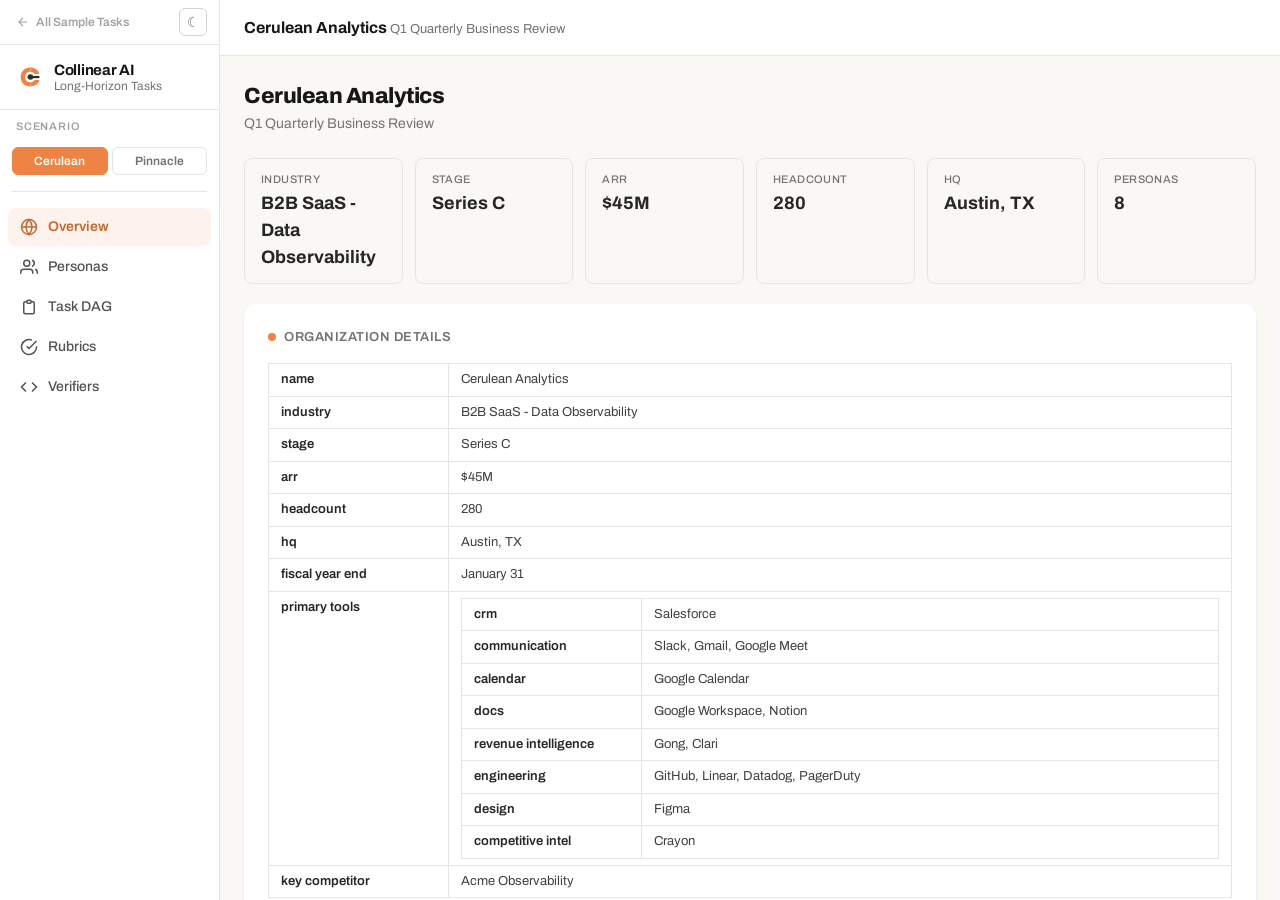
==== commit 1eb9fd16: "Rename demos, add profession names, remove sidebar counts - Knowledge Work Tasks → GDPEval (title, s" ====
--- a/demos/long-horizon-tasks/index.html
+++ b/demos/long-horizon-tasks/index.html
@@ -223,15 +223,15 @@
     </button>
     <button class="sidebar-item" data-view="personas" onclick="switchView(this,'personas')">
       <svg viewBox="0 0 24 24" fill="none" stroke="currentColor" stroke-width="2"><path d="M17 21v-2a4 4 0 00-4-4H5a4 4 0 00-4 4v2"/><circle cx="9" cy="7" r="4"/><path d="M23 21v-2a4 4 0 00-3-3.87M16 3.13a4 4 0 010 7.75"/></svg>
-      Personas <span class="sidebar-count" id="cnt-personas"></span>
+      Personas
     </button>
     <button class="sidebar-item" data-view="dag" onclick="switchView(this,'dag')">
       <svg viewBox="0 0 24 24" fill="none" stroke="currentColor" stroke-width="2"><path d="M9 5H7a2 2 0 00-2 2v12a2 2 0 002 2h10a2 2 0 002-2V7a2 2 0 00-2-2h-2M9 5a2 2 0 002 2h2a2 2 0 002-2M9 5a2 2 0 012-2h2a2 2 0 012 2"/></svg>
-      Task DAG <span class="sidebar-count">12</span>
+      Task DAG
     </button>
     <button class="sidebar-item" data-view="rubrics" onclick="switchView(this,'rubrics')">
       <svg viewBox="0 0 24 24" fill="none" stroke="currentColor" stroke-width="2"><path d="M22 11.08V12a10 10 0 11-5.93-9.14"/><polyline points="22 4 12 14.01 9 11.01"/></svg>
-      Rubrics <span class="sidebar-count" id="cnt-rubrics"></span>
+      Rubrics
     </button>
     <button class="sidebar-item" data-view="verifiers" onclick="switchView(this,'verifiers')">
       <svg viewBox="0 0 24 24" fill="none" stroke="currentColor" stroke-width="2"><polyline points="16 18 22 12 16 6"/><polyline points="8 6 2 12 8 18"/></svg>
@@ -340,9 +340,7 @@
 }
 function updateCounts(){
   const env=DATA[currentEnv];
-  document.getElementById('cnt-personas').textContent=env.personas.length;
   const taskKeys=Object.keys(env.rubrics||{}).filter(k=>k!=='scoring_scale');
-  document.getElementById('cnt-rubrics').textContent=taskKeys.length;
 }
 function renderCurrentView(){
   const r={overview:renderOverview,personas:renderPersonas,dag:renderDAG,rubrics:renderRubrics,verifiers:renderVerifiers};
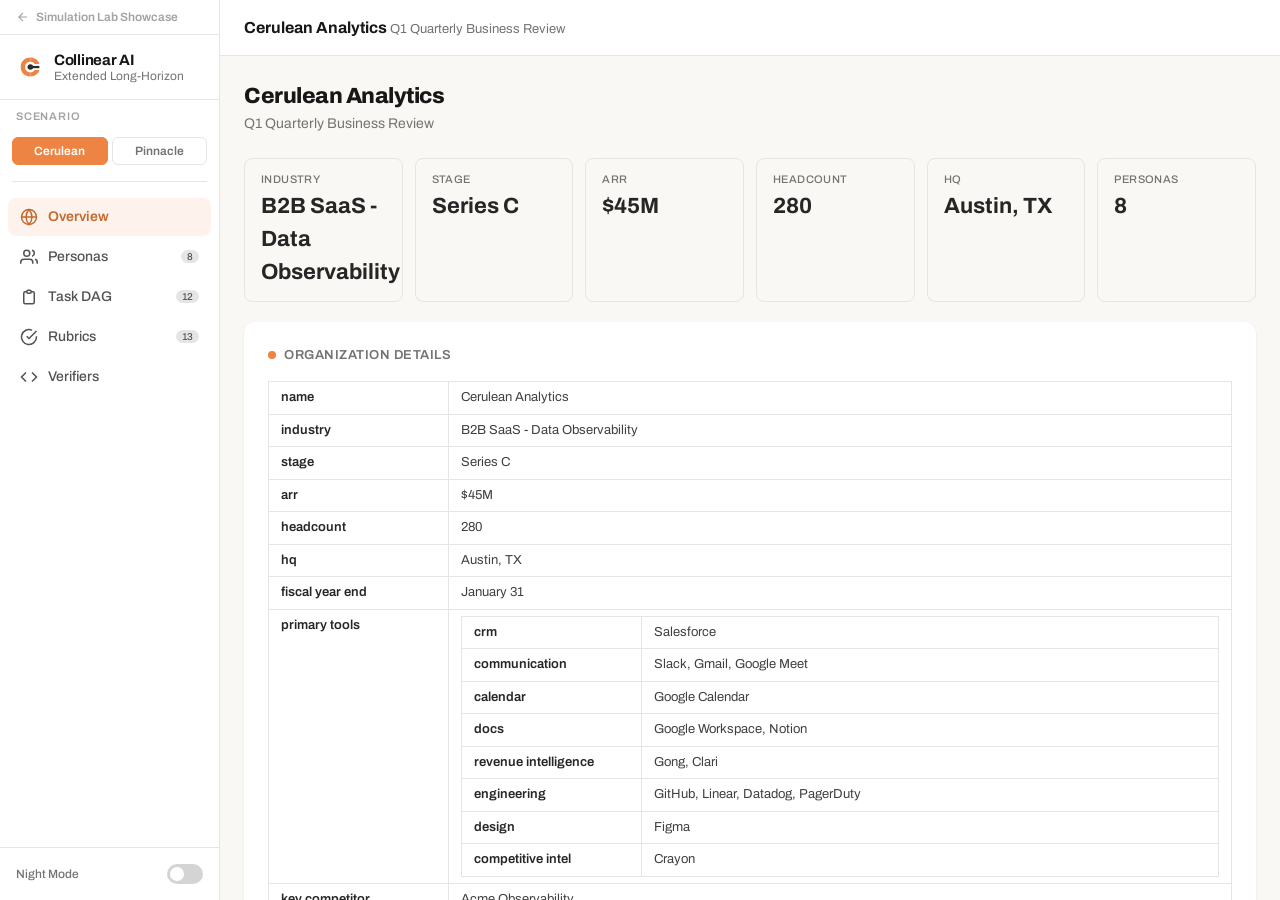
==== commit 48848914: "Update v3 Co-Authored-By: Claude Opus 4.6 (1M context) <noreply@anthropic.com>" ====
--- a/demos/long-horizon-tasks/index.html
+++ b/demos/long-horizon-tasks/index.html
@@ -3,7 +3,7 @@
 <head>
 <meta charset="UTF-8">
 <meta name="viewport" content="width=device-width, initial-scale=1.0">
-<title>Collinear AI — Long-Horizon Tasks</title>
+<title>Collinear AI — Extended Long-Horizon Interactions</title>
 <style>
 :root {
   --orange: #F5A623; --orange-light: #FFF8EE; --orange-dark: #D4880E;
@@ -91,7 +91,7 @@
 .metrics-row { display:flex; gap:12px; flex-wrap:wrap; margin-bottom:20px; }
 .metric-box { background:var(--g50); border:1px solid var(--g200); border-radius:8px; padding:12px 16px; min-width:100px; flex:1; }
 .metric-label { font-size:11px; font-weight:500; color:var(--g500); text-transform:uppercase; letter-spacing:.4px; }
-.metric-val { font-size:18px; font-weight:700; margin-top:2px; color:var(--g800); }
+.metric-val { font-size:22px; font-weight:700; margin-top:2px; color:var(--g800); }
 
 /* === COLLAPSIBLE SECTIONS === */
 .rsection { border:1px solid var(--g200); border-radius:var(--radius-lg); overflow:hidden; margin-bottom:12px; }
@@ -186,6 +186,15 @@
 ::-webkit-scrollbar-track { background:transparent; }
 ::-webkit-scrollbar-thumb { background:var(--g300); border-radius:3px; }
 ::-webkit-scrollbar-thumb:hover { background:var(--g400); }
+.sidebar-night-mode { margin-top:auto; padding:16px; border-top:1px solid var(--g200); display:flex; align-items:center; justify-content:space-between; font-size:12px; font-weight:500; color:var(--g500); }
+html.dark .sidebar-night-mode { border-color:#333; color:#888; }
+.toggle-switch { position:relative; width:36px; height:20px; flex-shrink:0; }
+.toggle-switch input { opacity:0; width:0; height:0; }
+.toggle-slider { position:absolute; top:0; left:0; right:0; bottom:0; background:var(--g300); border-radius:20px; cursor:pointer; transition:.2s; }
+.toggle-slider:before { content:''; position:absolute; height:14px; width:14px; left:3px; bottom:3px; background:white; border-radius:50%; transition:.2s; }
+.toggle-switch input:checked+.toggle-slider { background:var(--orange); }
+.toggle-switch input:checked+.toggle-slider:before { transform:translateX(16px); }
+html.dark .toggle-slider { background:#555; }
 </style>
 <link rel="stylesheet" href="../../brand.css">
 </head>
@@ -195,9 +204,8 @@
   <div class="back-link-bar">
     <a href="../../index.html" class="back-link">
       <svg viewBox="0 0 24 24" fill="none" stroke="currentColor" stroke-width="2"><path d="M19 12H5M12 19l-7-7 7-7"/></svg>
-      All Sample Tasks
+      Simulation Lab Showcase
     </a>
-    <button class="theme-toggle-btn" id="theme-toggle" title="Toggle dark mode">&#9790;</button>
   </div>
   <div class="sidebar-brand">
     <svg class="brand-logo" viewBox="0 0 296.06 297.89" xmlns="http://www.w3.org/2000/svg">
@@ -208,7 +216,7 @@
       <path fill="#ee8443" d="M247.76,181.44c-10.94,43.57-51.24,68.28-95.88,68.28v-43.88c17.45,0,36.84-9.11,46.12-24.4,0,.08,49.77.08,49.77,0Z"/>
       <path fill="#2c2c2c" d="M247.76,137.28h-98.39v24.1h98.39v-24.1Z"/>
     </svg>
-    <div class="brand-text">Collinear AI<span>Long-Horizon Tasks</span></div>
+    <div class="brand-text">Collinear AI<span>Extended Long-Horizon</span></div>
   </div>
   <div class="sidebar-section">Scenario</div>
   <div class="env-pills">
@@ -223,21 +231,25 @@
     </button>
     <button class="sidebar-item" data-view="personas" onclick="switchView(this,'personas')">
       <svg viewBox="0 0 24 24" fill="none" stroke="currentColor" stroke-width="2"><path d="M17 21v-2a4 4 0 00-4-4H5a4 4 0 00-4 4v2"/><circle cx="9" cy="7" r="4"/><path d="M23 21v-2a4 4 0 00-3-3.87M16 3.13a4 4 0 010 7.75"/></svg>
-      Personas
+      Personas <span class="sidebar-count" id="cnt-personas"></span>
     </button>
     <button class="sidebar-item" data-view="dag" onclick="switchView(this,'dag')">
       <svg viewBox="0 0 24 24" fill="none" stroke="currentColor" stroke-width="2"><path d="M9 5H7a2 2 0 00-2 2v12a2 2 0 002 2h10a2 2 0 002-2V7a2 2 0 00-2-2h-2M9 5a2 2 0 002 2h2a2 2 0 002-2M9 5a2 2 0 012-2h2a2 2 0 012 2"/></svg>
-      Task DAG
+      Task DAG <span class="sidebar-count">12</span>
     </button>
     <button class="sidebar-item" data-view="rubrics" onclick="switchView(this,'rubrics')">
       <svg viewBox="0 0 24 24" fill="none" stroke="currentColor" stroke-width="2"><path d="M22 11.08V12a10 10 0 11-5.93-9.14"/><polyline points="22 4 12 14.01 9 11.01"/></svg>
-      Rubrics
+      Rubrics <span class="sidebar-count" id="cnt-rubrics"></span>
     </button>
     <button class="sidebar-item" data-view="verifiers" onclick="switchView(this,'verifiers')">
       <svg viewBox="0 0 24 24" fill="none" stroke="currentColor" stroke-width="2"><polyline points="16 18 22 12 16 6"/><polyline points="8 6 2 12 8 18"/></svg>
       Verifiers
     </button>
   </nav>
+  <div class="sidebar-night-mode">
+    <span>Night Mode</span>
+    <label class="toggle-switch"><input type="checkbox" id="theme-toggle"><span class="toggle-slider"></span></label>
+  </div>
 </aside>
 
 <div class="main-area">
@@ -340,7 +352,9 @@
 }
 function updateCounts(){
   const env=DATA[currentEnv];
+  document.getElementById('cnt-personas').textContent=env.personas.length;
   const taskKeys=Object.keys(env.rubrics||{}).filter(k=>k!=='scoring_scale');
+  document.getElementById('cnt-rubrics').textContent=taskKeys.length;
 }
 function renderCurrentView(){
   const r={overview:renderOverview,personas:renderPersonas,dag:renderDAG,rubrics:renderRubrics,verifiers:renderVerifiers};
@@ -697,12 +711,12 @@
   document.addEventListener('DOMContentLoaded', function(){
     var btn = document.getElementById('theme-toggle');
     if (!btn) return;
-    btn.innerHTML = document.documentElement.classList.contains('dark') ? '&#9728;' : '&#9790;';
-    btn.addEventListener('click', function(){
+    btn.checked = document.documentElement.classList.contains('dark');
+    btn.addEventListener('change', function(){
       document.documentElement.classList.toggle('dark');
       var isDark = document.documentElement.classList.contains('dark');
       localStorage.setItem('theme-longhorizon', isDark ? 'dark' : 'light');
-      this.innerHTML = isDark ? '&#9728;' : '&#9790;';
+      this.checked = isDark;
     });
   });
 })();
--- a/brand.css
+++ b/brand.css
@@ -99,3 +99,8 @@
   border-color: var(--orange, #ee8443);
   color: var(--orange, #ee8443);
 }
+
+/* === CONSISTENCY OVERRIDES === */
+.badge {
+  border-radius: 10px !important;
+}
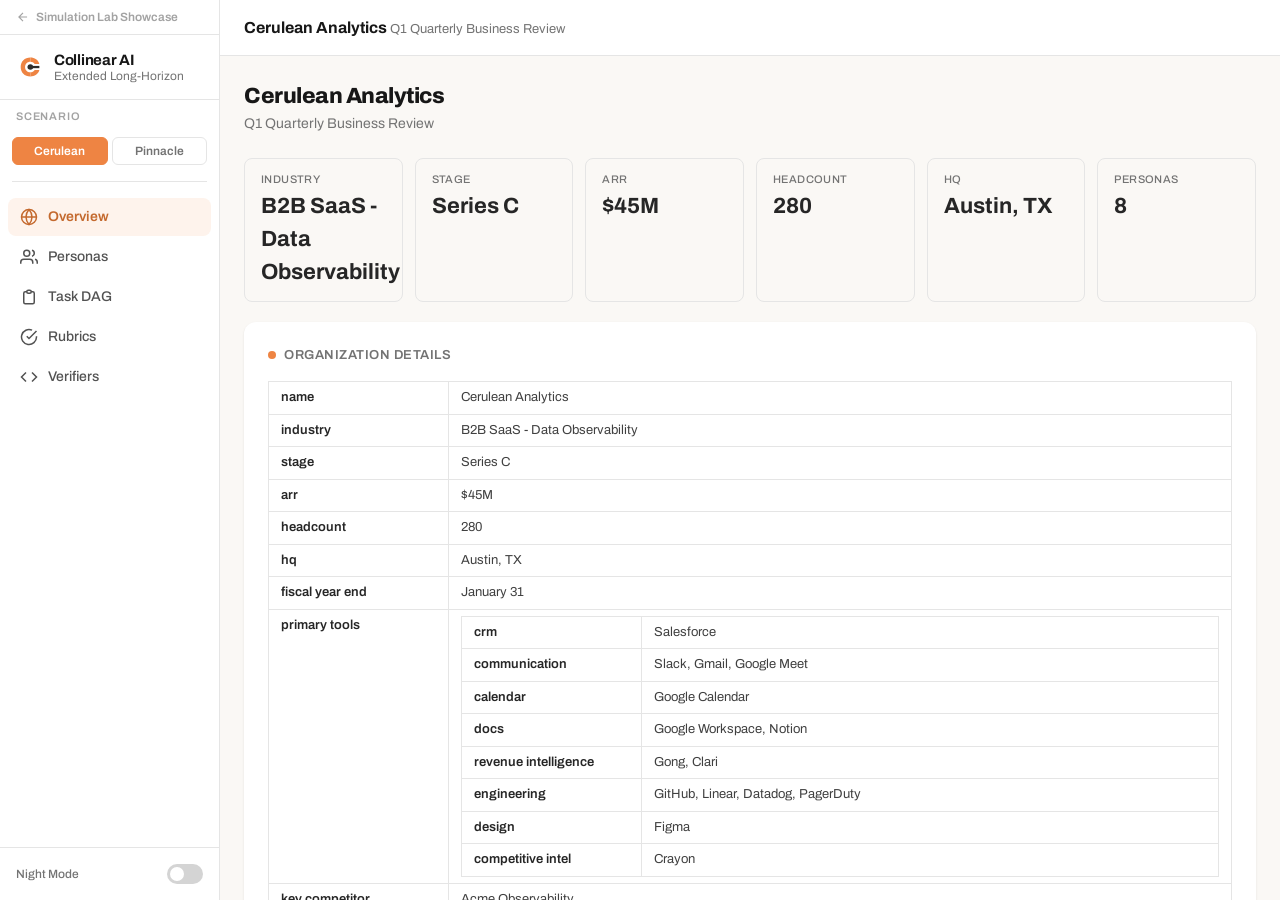
==== commit 5644176c: "update" ====
--- a/demos/long-horizon-tasks/index.html
+++ b/demos/long-horizon-tasks/index.html
@@ -231,15 +231,15 @@
     </button>
     <button class="sidebar-item" data-view="personas" onclick="switchView(this,'personas')">
       <svg viewBox="0 0 24 24" fill="none" stroke="currentColor" stroke-width="2"><path d="M17 21v-2a4 4 0 00-4-4H5a4 4 0 00-4 4v2"/><circle cx="9" cy="7" r="4"/><path d="M23 21v-2a4 4 0 00-3-3.87M16 3.13a4 4 0 010 7.75"/></svg>
-      Personas <span class="sidebar-count" id="cnt-personas"></span>
+      Personas
     </button>
     <button class="sidebar-item" data-view="dag" onclick="switchView(this,'dag')">
       <svg viewBox="0 0 24 24" fill="none" stroke="currentColor" stroke-width="2"><path d="M9 5H7a2 2 0 00-2 2v12a2 2 0 002 2h10a2 2 0 002-2V7a2 2 0 00-2-2h-2M9 5a2 2 0 002 2h2a2 2 0 002-2M9 5a2 2 0 012-2h2a2 2 0 012 2"/></svg>
-      Task DAG <span class="sidebar-count">12</span>
+      Task DAG
     </button>
     <button class="sidebar-item" data-view="rubrics" onclick="switchView(this,'rubrics')">
       <svg viewBox="0 0 24 24" fill="none" stroke="currentColor" stroke-width="2"><path d="M22 11.08V12a10 10 0 11-5.93-9.14"/><polyline points="22 4 12 14.01 9 11.01"/></svg>
-      Rubrics <span class="sidebar-count" id="cnt-rubrics"></span>
+      Rubrics
     </button>
     <button class="sidebar-item" data-view="verifiers" onclick="switchView(this,'verifiers')">
       <svg viewBox="0 0 24 24" fill="none" stroke="currentColor" stroke-width="2"><polyline points="16 18 22 12 16 6"/><polyline points="8 6 2 12 8 18"/></svg>
@@ -351,10 +351,6 @@
   renderCurrentView();
 }
 function updateCounts(){
-  const env=DATA[currentEnv];
-  document.getElementById('cnt-personas').textContent=env.personas.length;
-  const taskKeys=Object.keys(env.rubrics||{}).filter(k=>k!=='scoring_scale');
-  document.getElementById('cnt-rubrics').textContent=taskKeys.length;
 }
 function renderCurrentView(){
   const r={overview:renderOverview,personas:renderPersonas,dag:renderDAG,rubrics:renderRubrics,verifiers:renderVerifiers};
